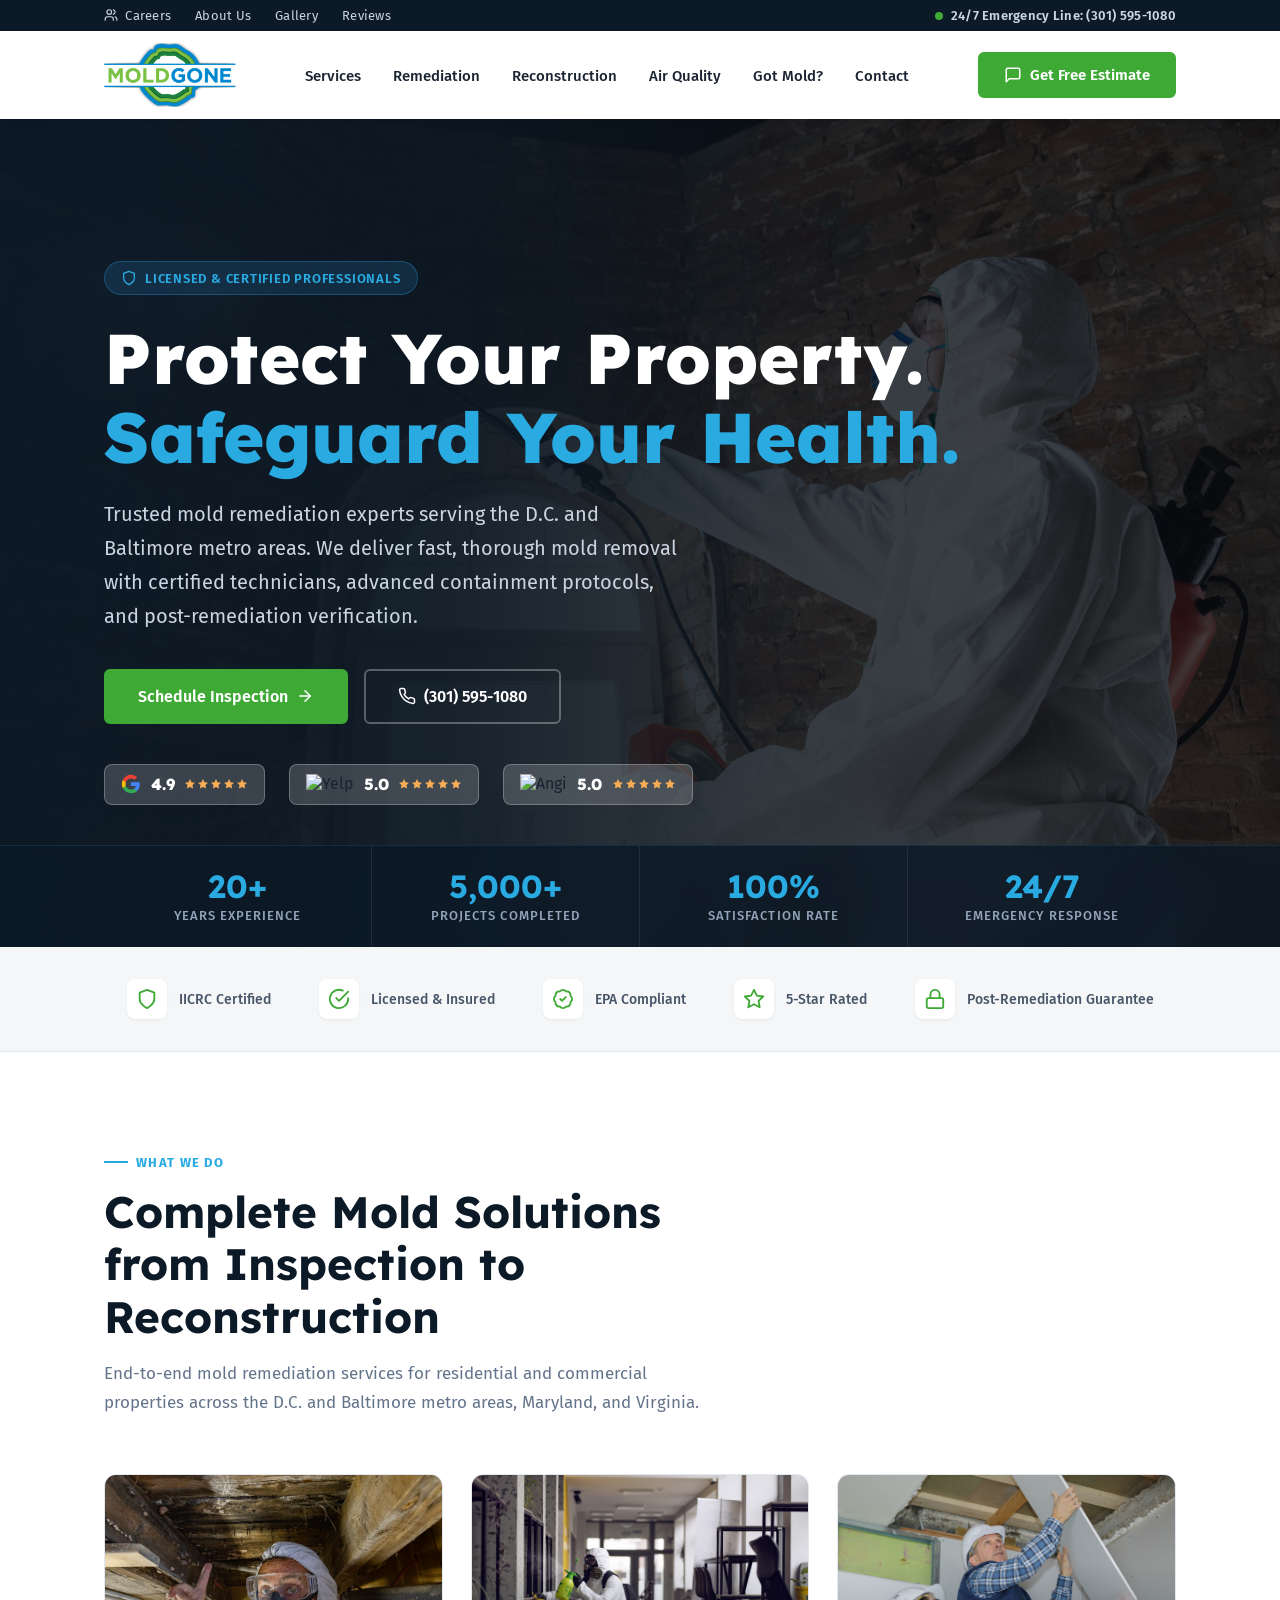
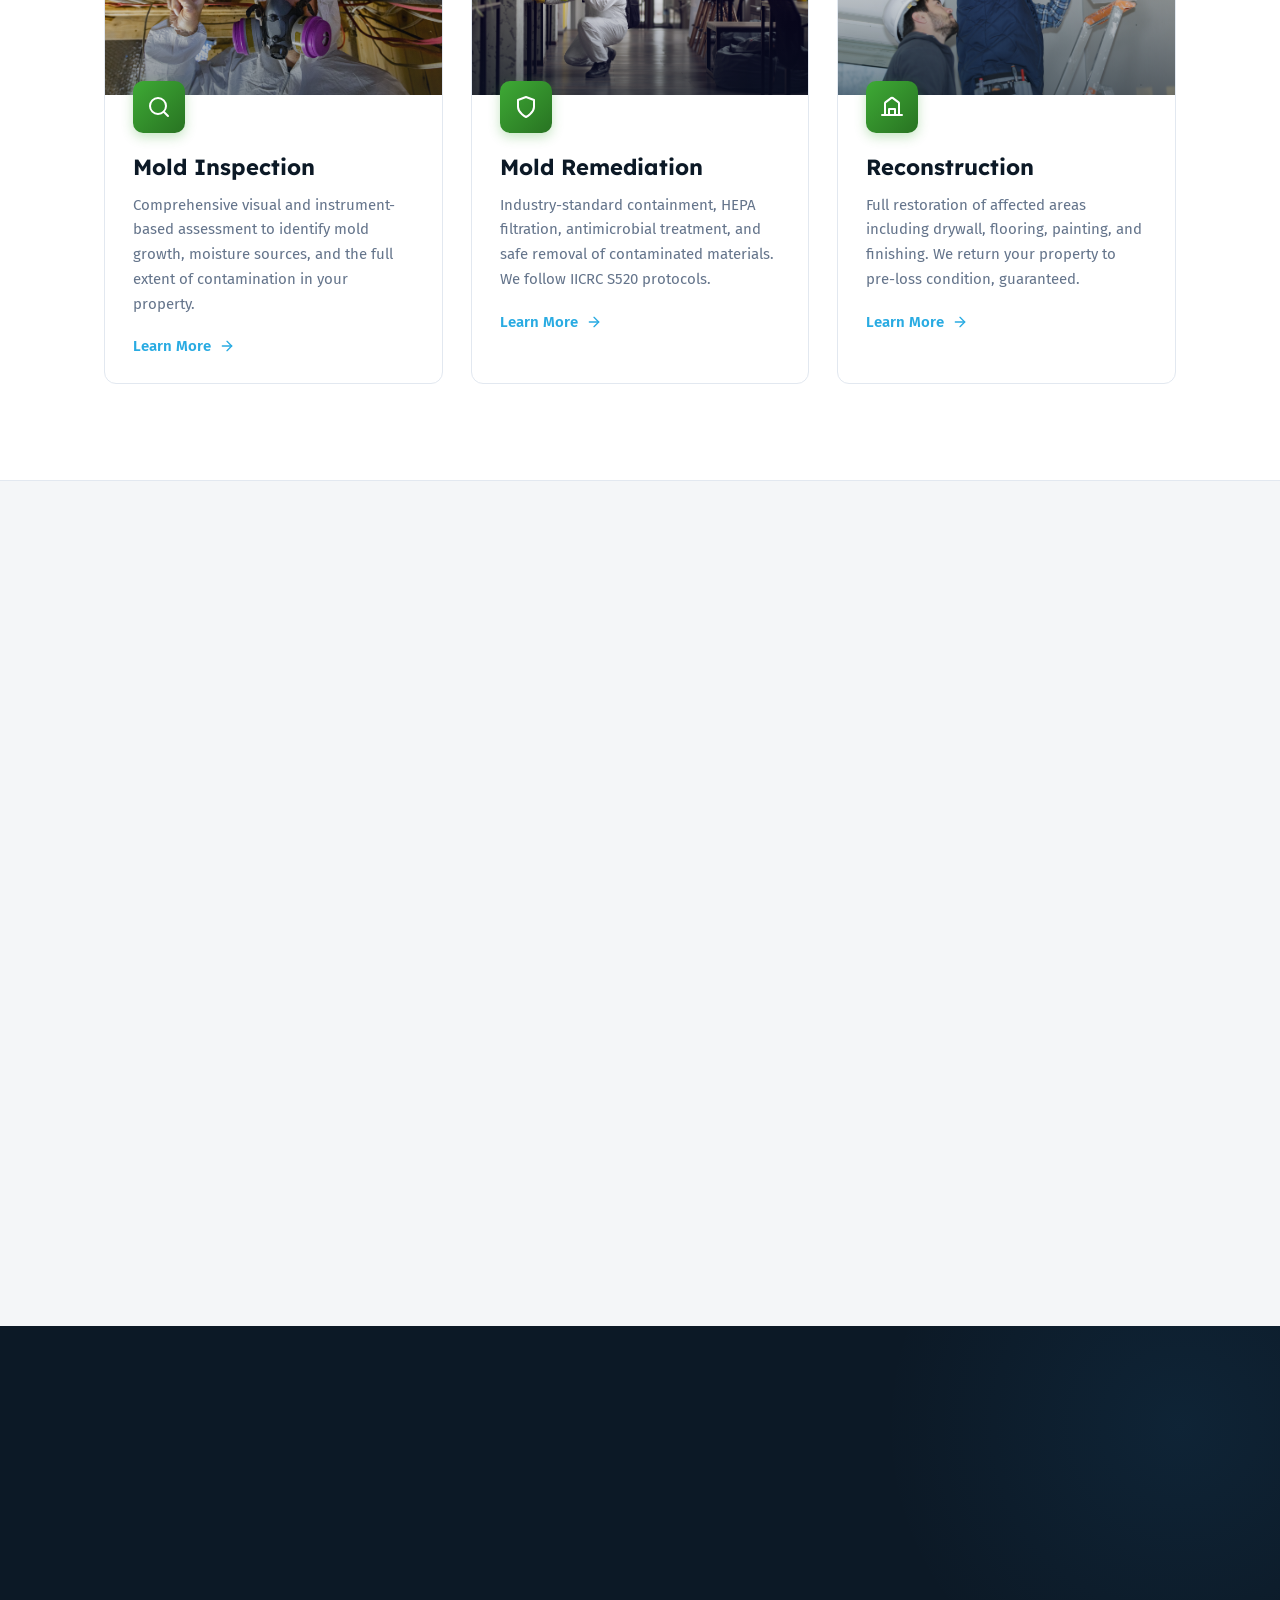
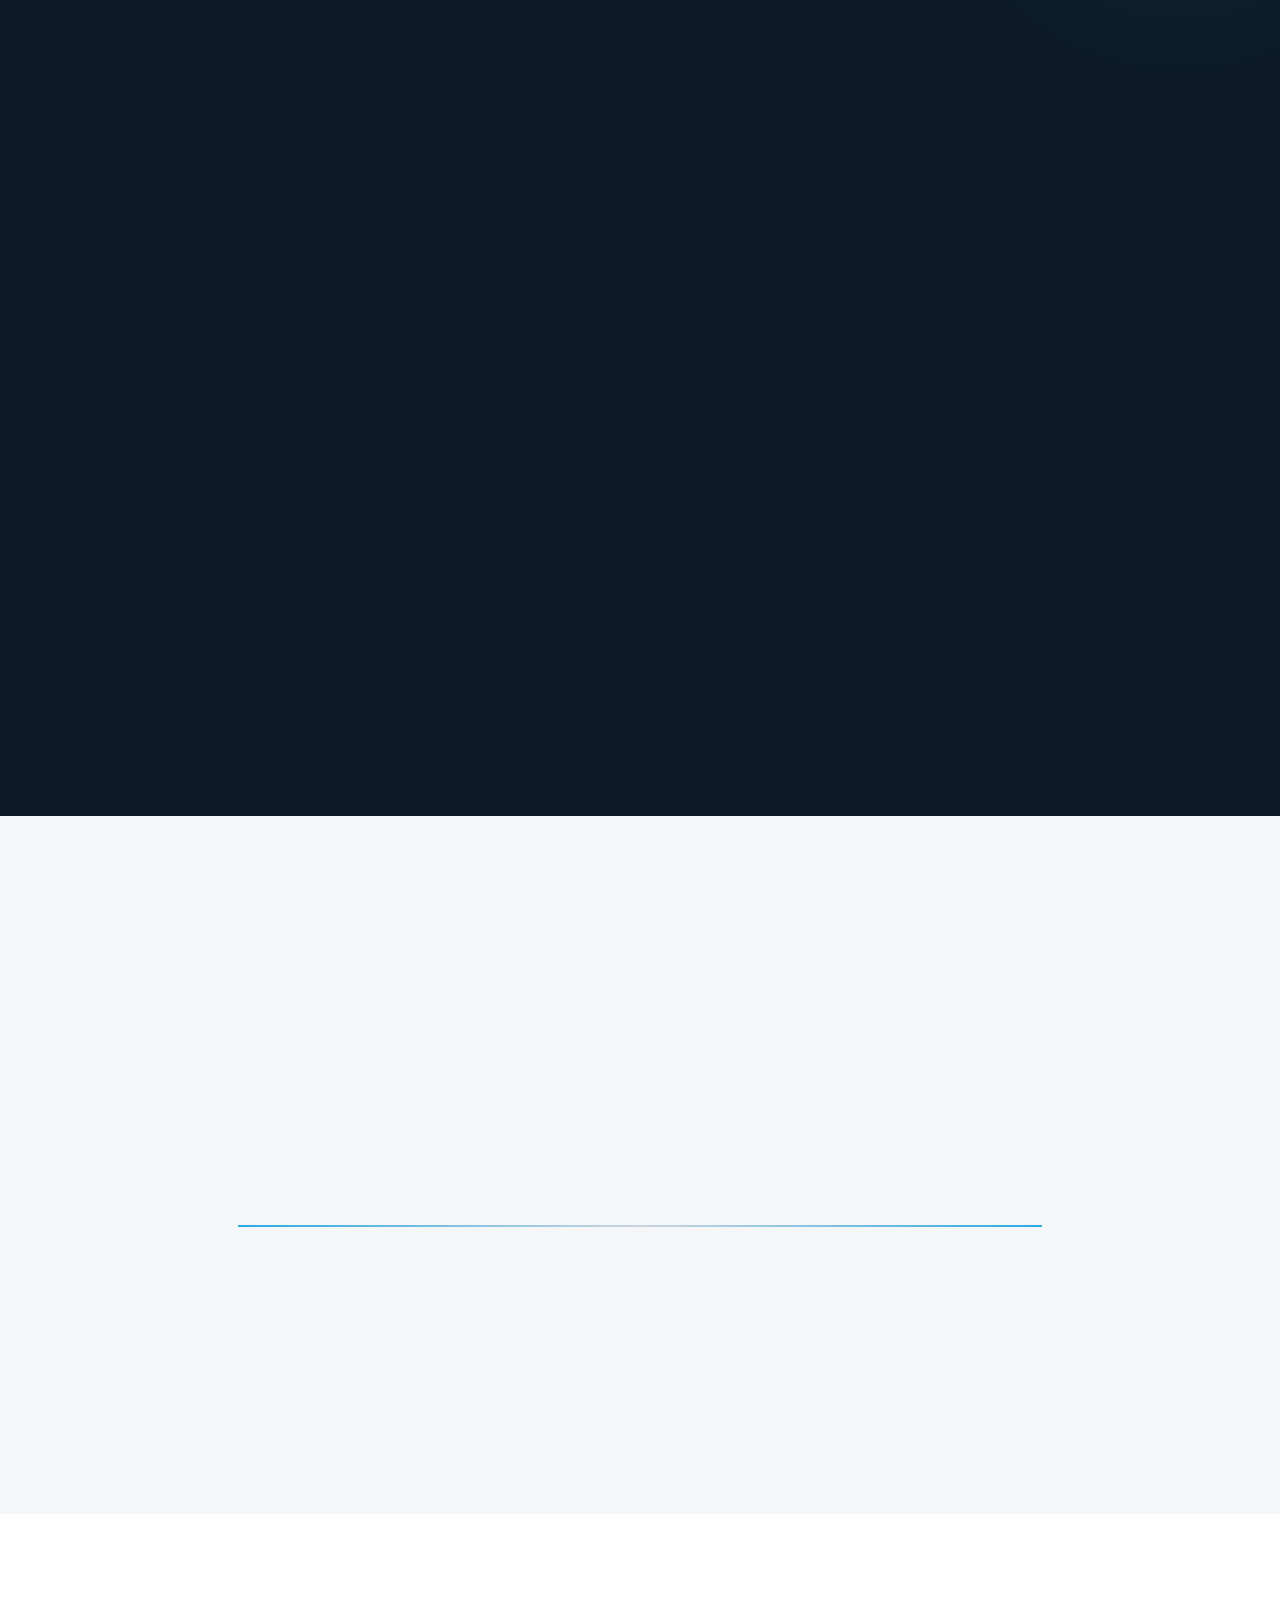
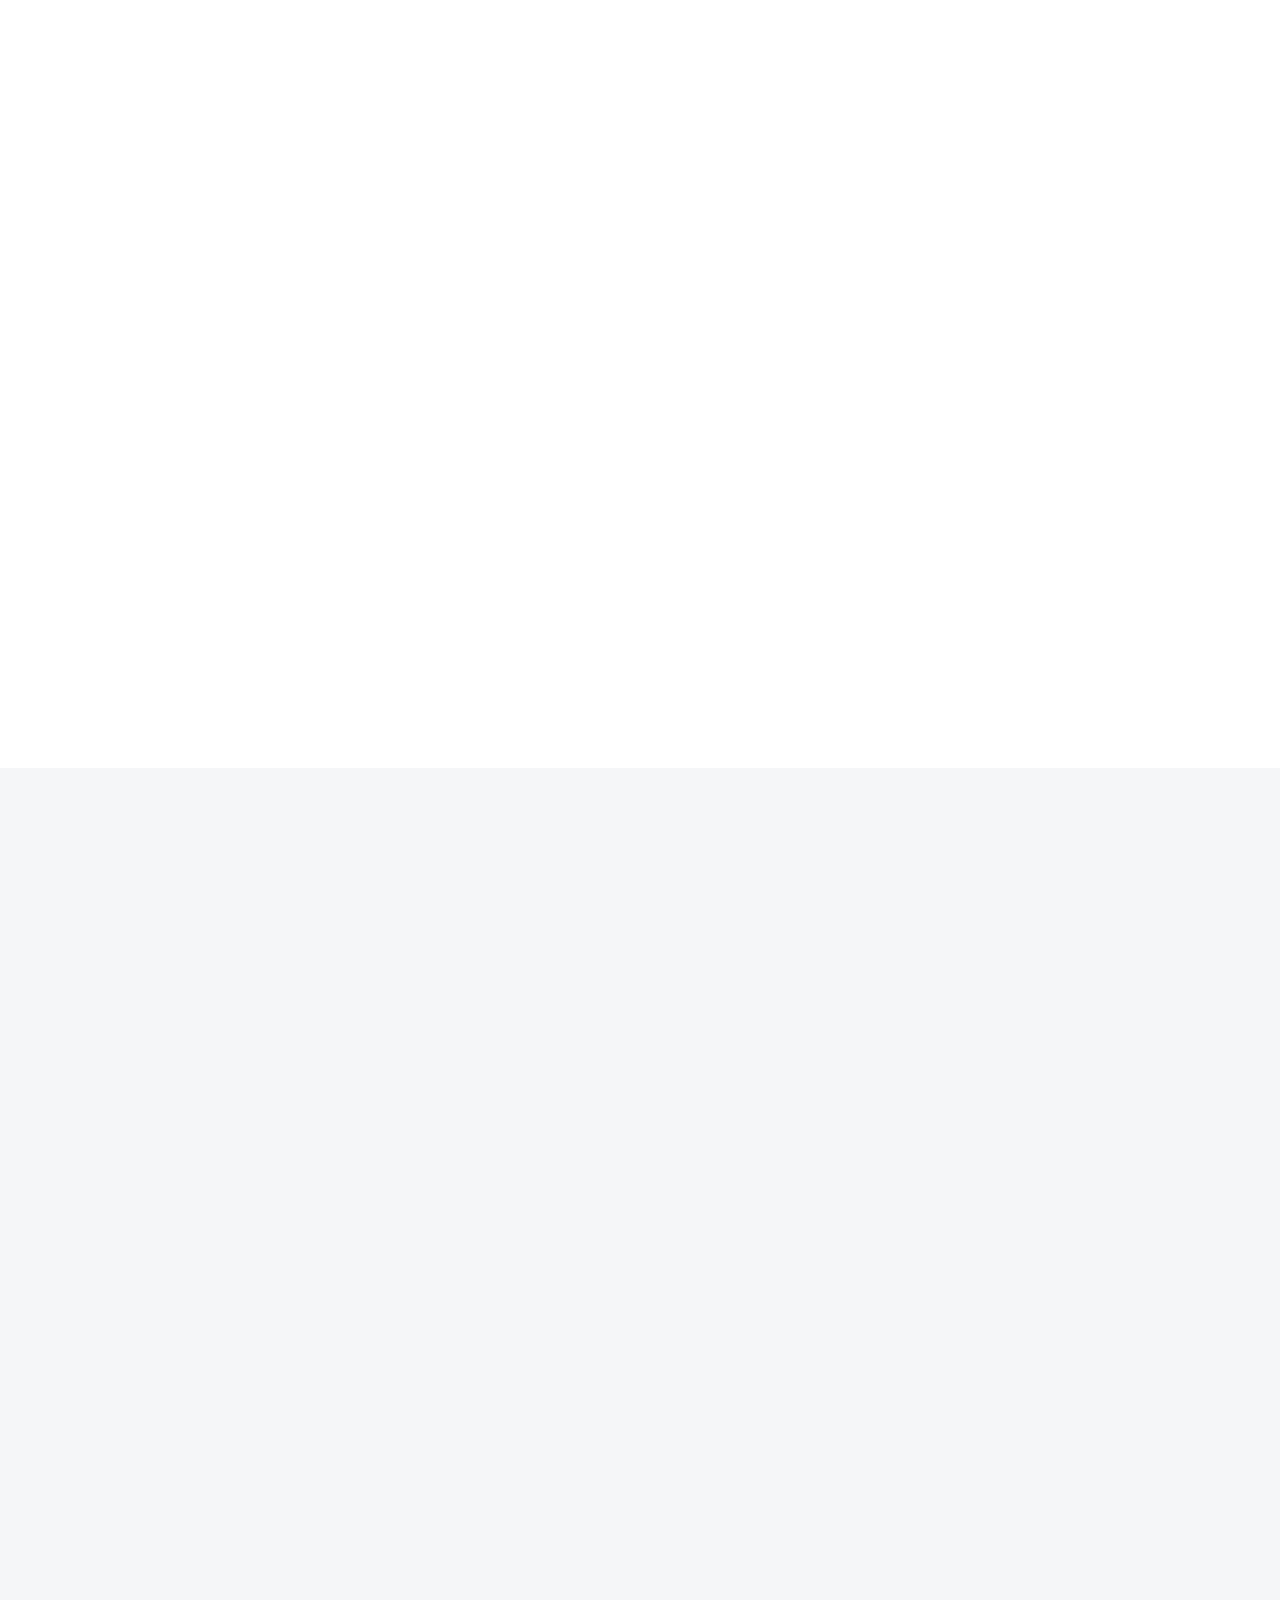
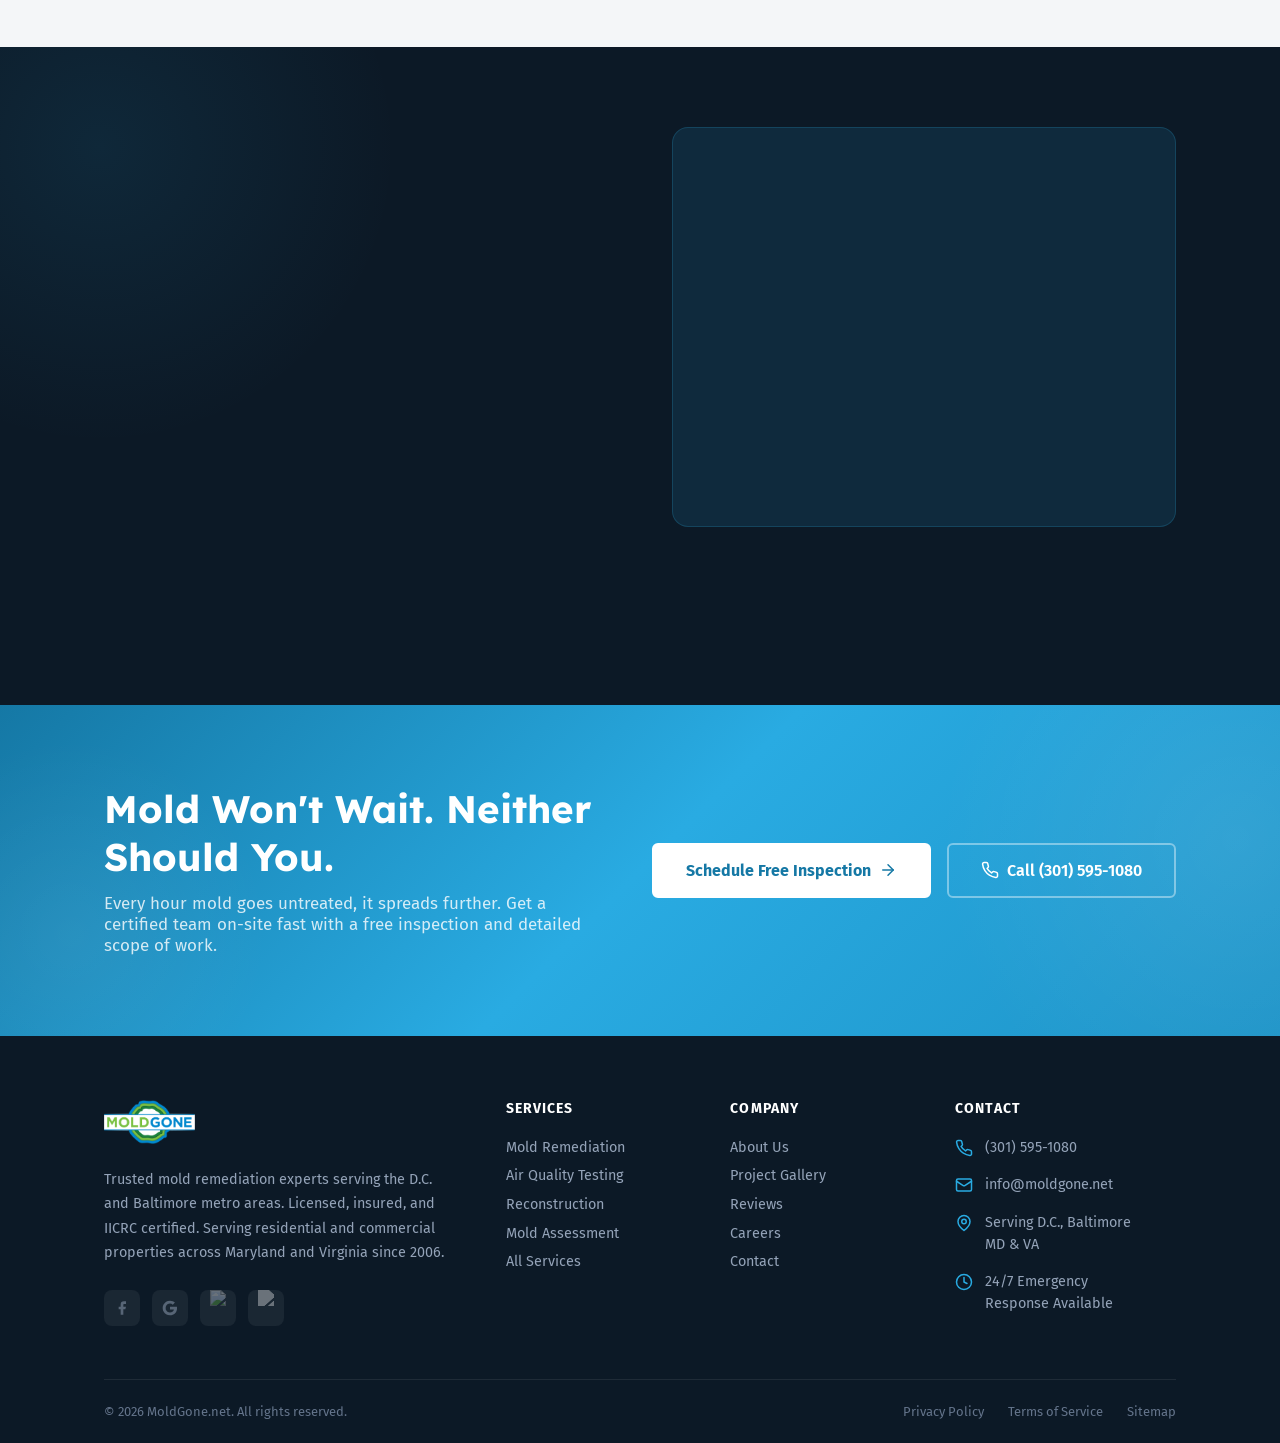
==== index.html @ 82f86e56 "MoldGone homepage - initial commit Professional mold remediation homepage for MoldGone serving D.C. " ====
<!DOCTYPE html>
<html lang="en">
<head>
  <meta charset="UTF-8">
  <meta name="viewport" content="width=device-width, initial-scale=1.0">
  <title>MoldGone | Professional Mold Remediation in D.C., Baltimore & MD/VA</title>
  <link rel="preconnect" href="https://fonts.googleapis.com">
  <link rel="preconnect" href="https://fonts.gstatic.com" crossorigin>
  <link href="https://fonts.googleapis.com/css2?family=Lexend:wght@300;400;500;600;700;800&family=Fira+Sans:ital,wght@0,300;0,400;0,500;0,600;0,700;1,300;1,400&display=swap" rel="stylesheet">
  <style>
    :root {
      --blue: #29ABE2;
      --blue-dark: #1E94C8;
      --blue-deeper: #1578A5;
      --green: #3EAA35;
      --green-dark: #338D2B;
      --green-deeper: #287322;
      --navy: #0C1926;
      --navy-light: #132438;
      --charcoal: #1A2332;
      --slate: #2A3A4E;
      --gray-100: #F4F6F8;
      --gray-200: #E2E8F0;
      --gray-300: #CBD5E1;
      --gray-400: #94A3B8;
      --gray-500: #64748B;
      --gray-600: #475569;
      --white: #FFFFFF;
      --red-emergency: #E53E3E;
      --font-display: 'Lexend', -apple-system, sans-serif;
      --font-body: 'Fira Sans', -apple-system, sans-serif;
    }

    *, *::before, *::after {
      margin: 0;
      padding: 0;
      box-sizing: border-box;
    }

    html {
      scroll-behavior: smooth;
      font-size: 16px;
    }

    body {
      font-family: var(--font-body);
      font-weight: 400;
      color: var(--charcoal);
      background: var(--white);
      overflow-x: hidden;
      -webkit-font-smoothing: antialiased;
    }

    img {
      max-width: 100%;
      height: auto;
    }

    a {
      text-decoration: none;
      color: inherit;
    }

    /* ============================================
       UTILITY BAR
    ============================================ */
    .utility-bar {
      background: var(--navy);
      color: var(--gray-300);
      font-size: 0.8125rem;
      padding: 0.5rem 0;
      letter-spacing: 0.02em;
    }

    .utility-bar .container {
      display: flex;
      justify-content: space-between;
      align-items: center;
    }

    .utility-bar a {
      color: var(--gray-300);
      transition: color 0.2s;
    }

    .utility-bar a:hover {
      color: var(--blue);
    }

    .utility-links {
      display: flex;
      gap: 1.5rem;
      align-items: center;
    }

    .utility-links svg {
      width: 14px;
      height: 14px;
      margin-right: 4px;
      vertical-align: -2px;
    }

    .emergency-phone {
      display: flex;
      align-items: center;
      gap: 0.5rem;
      font-weight: 600;
      color: var(--white);
    }

    .emergency-phone .pulse-dot {
      width: 8px;
      height: 8px;
      background: var(--green);
      border-radius: 50%;
      animation: pulse 2s infinite;
      flex-shrink: 0;
    }

    @keyframes pulse {
      0%, 100% { opacity: 1; box-shadow: 0 0 0 0 rgba(62, 170, 53, 0.7); }
      50% { opacity: 0.8; box-shadow: 0 0 0 6px rgba(62, 170, 53, 0); }
    }

    /* ============================================
       HEADER
    ============================================ */
    .header {
      background: var(--white);
      position: sticky;
      top: 0;
      z-index: 1000;
      box-shadow: 0 1px 3px rgba(0, 0, 0, 0.08);
      transition: box-shadow 0.3s;
    }

    .header.scrolled {
      box-shadow: 0 4px 20px rgba(0, 0, 0, 0.12);
    }

    .header .container {
      display: flex;
      justify-content: space-between;
      align-items: center;
      padding-top: 0.75rem;
      padding-bottom: 0.75rem;
    }

    .logo {
      display: flex;
      align-items: center;
      gap: 0.5rem;
      flex-shrink: 0;
    }

    .logo img {
      height: 64px;
      width: auto;
    }

    .nav-links {
      display: flex;
      gap: 2rem;
      align-items: center;
      list-style: none;
    }

    .nav-links a {
      font-size: 0.9375rem;
      font-weight: 500;
      color: var(--charcoal);
      transition: color 0.2s;
      position: relative;
      padding: 0.25rem 0;
    }

    .nav-links a::after {
      content: '';
      position: absolute;
      bottom: -2px;
      left: 0;
      width: 0;
      height: 2px;
      background: var(--blue);
      transition: width 0.3s;
    }

    .nav-links a:hover {
      color: var(--blue);
    }

    .nav-links a:hover::after {
      width: 100%;
    }

    .header-cta {
      display: inline-flex;
      align-items: center;
      gap: 0.5rem;
      background: var(--green);
      color: var(--white);
      padding: 0.75rem 1.5rem;
      border-radius: 6px;
      font-weight: 600;
      font-size: 0.9375rem;
      transition: all 0.3s;
      border: 2px solid var(--green);
      white-space: nowrap;
    }

    .header-cta:hover {
      background: var(--green-dark);
      border-color: var(--green-dark);
      transform: translateY(-1px);
      box-shadow: 0 4px 12px rgba(62, 170, 53, 0.35);
    }

    .mobile-menu-btn {
      display: none;
      background: none;
      border: none;
      cursor: pointer;
      padding: 0.5rem;
    }

    .mobile-menu-btn span {
      display: block;
      width: 24px;
      height: 2px;
      background: var(--charcoal);
      margin: 5px 0;
      transition: all 0.3s;
    }

    /* ============================================
       CONTAINER
    ============================================ */
    .container {
      max-width: 1440px;
      margin-left: 5rem;
      margin-right: 5rem;
      padding-left: 1.5rem;
      padding-right: 1.5rem;
    }

    /* ============================================
       HERO
    ============================================ */
    .hero {
      position: relative;
      min-height: 92vh;
      display: flex;
      align-items: center;
      overflow: hidden;
      background: var(--navy);
    }

    .hero-bg {
      position: absolute;
      inset: 0;
      z-index: 1;
    }

    .hero-bg img {
      width: 100%;
      height: 100%;
      object-fit: cover;
      filter: brightness(0.35) saturate(0.7);
    }

    .hero-bg::after {
      content: '';
      position: absolute;
      inset: 0;
      background: linear-gradient(
        to right,
        rgba(12, 25, 38, 0.95) 0%,
        rgba(12, 25, 38, 0.85) 35%,
        rgba(12, 25, 38, 0.45) 60%,
        rgba(12, 25, 38, 0.2) 100%
      );
    }

    .hero .container {
      padding-top: 0;
      padding-bottom: 0;
    }

    .hero-content {
      position: relative;
      z-index: 2;
      width: 100%;
      padding: 4rem 0;
    }

    .hero-badge {
      display: inline-flex;
      align-items: center;
      gap: 0.5rem;
      background: rgba(46, 163, 242, 0.15);
      border: 1px solid rgba(46, 163, 242, 0.3);
      color: var(--blue);
      padding: 0.5rem 1rem;
      border-radius: 100px;
      font-size: 0.8125rem;
      font-weight: 600;
      letter-spacing: 0.06em;
      text-transform: uppercase;
      margin-bottom: 1.5rem;
      animation: fadeInUp 0.8s ease-out;
    }

    .hero-badge svg {
      width: 16px;
      height: 16px;
    }

    .hero h1 {
      font-family: var(--font-display);
      font-size: clamp(2.75rem, 5.5vw, 4.75rem);
      font-weight: 800;
      color: var(--white);
      line-height: 1.12;
      margin-bottom: 1.25rem;
      animation: fadeInUp 0.8s ease-out 0.1s both;
    }

    .hero h1 .highlight {
      color: var(--blue);
      position: relative;
    }

    .hero p {
      font-size: 1.25rem;
      color: var(--gray-300);
      line-height: 1.7;
      margin-bottom: 2.25rem;
      max-width: 580px;
      animation: fadeInUp 0.8s ease-out 0.2s both;
    }

    .hero-actions {
      display: flex;
      gap: 1rem;
      flex-wrap: wrap;
      animation: fadeInUp 0.8s ease-out 0.3s both;
    }

    .btn-primary {
      display: inline-flex;
      align-items: center;
      gap: 0.5rem;
      background: var(--green);
      color: var(--white);
      padding: 1rem 2rem;
      border-radius: 6px;
      font-weight: 600;
      font-size: 1rem;
      transition: all 0.3s;
      border: 2px solid var(--green);
    }

    .btn-primary:hover {
      background: var(--green-dark);
      border-color: var(--green-dark);
      transform: translateY(-2px);
      box-shadow: 0 8px 24px rgba(62, 170, 53, 0.35);
    }

    .btn-secondary {
      display: inline-flex;
      align-items: center;
      gap: 0.5rem;
      background: transparent;
      color: var(--white);
      padding: 1rem 2rem;
      border-radius: 6px;
      font-weight: 600;
      font-size: 1rem;
      border: 2px solid rgba(255, 255, 255, 0.3);
      transition: all 0.3s;
    }

    .btn-secondary:hover {
      border-color: var(--white);
      background: rgba(255, 255, 255, 0.08);
      transform: translateY(-2px);
    }

    .hero-ratings {
      display: flex;
      gap: 1.5rem;
      margin-top: 2.5rem;
      flex-wrap: wrap;
      animation: fadeInUp 0.8s ease-out 0.4s both;
    }

    .hero-rating {
      display: flex;
      align-items: center;
      gap: 0.6rem;
      padding: 0.6rem 1rem;
      background: rgba(255, 255, 255, 0.18);
      border: 1px solid rgba(255, 255, 255, 0.25);
      border-radius: 8px;
      backdrop-filter: blur(12px);
      -webkit-backdrop-filter: blur(12px);
    }

    .hero-rating-logo {
      height: 20px;
      width: auto;
      flex-shrink: 0;
    }

    .hero-rating-logo svg {
      height: 20px;
      width: auto;
    }

    .hero-rating-logo img {
      height: 20px;
      width: auto;
    }

    .hero-rating-score {
      font-family: var(--font-display);
      font-size: 1rem;
      font-weight: 800;
      color: var(--white);
      line-height: 1;
    }

    .hero-rating-stars {
      display: flex;
      gap: 1px;
    }

    .hero-rating-stars svg {
      width: 12px;
      height: 12px;
      color: #F6AD55;
    }

    .hero-stats-bar {
      position: absolute;
      bottom: 0;
      left: 0;
      right: 0;
      z-index: 2;
      background: rgba(12, 25, 38, 0.85);
      backdrop-filter: blur(16px);
      -webkit-backdrop-filter: blur(16px);
      border-top: 1px solid rgba(46, 163, 242, 0.15);
    }

    .hero-stats-bar .container {
      display: grid;
      grid-template-columns: repeat(4, 1fr);
      gap: 0;
    }

    .stat-item {
      padding: 1.5rem 2rem;
      text-align: center;
      border-right: 1px solid rgba(255, 255, 255, 0.08);
      animation: fadeInUp 0.6s ease-out both;
    }

    .stat-item:last-child {
      border-right: none;
    }

    .stat-item:nth-child(1) { animation-delay: 0.4s; }
    .stat-item:nth-child(2) { animation-delay: 0.5s; }
    .stat-item:nth-child(3) { animation-delay: 0.6s; }
    .stat-item:nth-child(4) { animation-delay: 0.7s; }

    .stat-number {
      font-family: var(--font-display);
      font-size: 2rem;
      font-weight: 700;
      color: var(--blue);
      line-height: 1;
      margin-bottom: 0.35rem;
    }

    .stat-label {
      font-size: 0.8125rem;
      color: var(--gray-400);
      text-transform: uppercase;
      letter-spacing: 0.08em;
      font-weight: 500;
    }

    @keyframes fadeInUp {
      from {
        opacity: 0;
        transform: translateY(24px);
      }
      to {
        opacity: 1;
        transform: translateY(0);
      }
    }

    /* ============================================
       TRUST BAR
    ============================================ */
    .trust-bar {
      background: var(--gray-100);
      padding: 2rem 0;
      border-bottom: 1px solid var(--gray-200);
    }

    .trust-bar .container {
      display: flex;
      align-items: center;
      justify-content: center;
      gap: 3rem;
      flex-wrap: wrap;
    }

    .trust-item {
      display: flex;
      align-items: center;
      gap: 0.75rem;
      color: var(--gray-600);
      font-size: 0.875rem;
      font-weight: 500;
    }

    .trust-icon {
      width: 40px;
      height: 40px;
      background: var(--white);
      border-radius: 8px;
      display: flex;
      align-items: center;
      justify-content: center;
      box-shadow: 0 1px 3px rgba(0, 0, 0, 0.06);
      flex-shrink: 0;
    }

    .trust-icon svg {
      width: 22px;
      height: 22px;
      color: var(--green);
    }

    /* ============================================
       SERVICES
    ============================================ */
    .services {
      padding: 6rem 0;
      background: var(--white);
    }

    .section-label {
      display: inline-flex;
      align-items: center;
      gap: 0.5rem;
      font-size: 0.8125rem;
      font-weight: 700;
      text-transform: uppercase;
      letter-spacing: 0.1em;
      color: var(--blue);
      margin-bottom: 1rem;
    }

    .section-label::before {
      content: '';
      width: 24px;
      height: 2px;
      background: var(--blue);
    }

    .section-header {
      max-width: 600px;
      margin-bottom: 3.5rem;
    }

    .section-header h2 {
      font-family: var(--font-display);
      font-size: clamp(2rem, 3.5vw, 2.75rem);
      font-weight: 700;
      color: var(--navy);
      line-height: 1.2;
      margin-bottom: 1rem;
    }

    .section-header p {
      font-size: 1.0625rem;
      color: var(--gray-500);
      line-height: 1.7;
    }

    .services-grid {
      display: grid;
      grid-template-columns: repeat(3, 1fr);
      gap: 1.75rem;
    }

    .service-card {
      position: relative;
      border-radius: 12px;
      overflow: hidden;
      background: var(--white);
      border: 1px solid var(--gray-200);
      transition: all 0.4s cubic-bezier(0.25, 0.46, 0.45, 0.94);
      cursor: pointer;
      group: true;
    }

    .service-card:hover {
      transform: translateY(-6px);
      box-shadow: 0 20px 40px rgba(12, 25, 38, 0.12);
      border-color: transparent;
    }

    .service-card-image {
      position: relative;
      height: 220px;
      overflow: hidden;
    }

    .service-card-image img {
      width: 100%;
      height: 100%;
      object-fit: cover;
      transition: transform 0.6s cubic-bezier(0.25, 0.46, 0.45, 0.94);
    }

    .service-card:hover .service-card-image img {
      transform: scale(1.06);
    }

    .service-card-image::after {
      content: '';
      position: absolute;
      bottom: 0;
      left: 0;
      right: 0;
      height: 60%;
      background: linear-gradient(to top, rgba(12, 25, 38, 0.5), transparent);
    }

    .service-card-body {
      padding: 1.75rem;
    }

    .service-icon-wrap {
      width: 52px;
      height: 52px;
      background: linear-gradient(135deg, var(--green), var(--green-deeper));
      border-radius: 10px;
      display: flex;
      align-items: center;
      justify-content: center;
      margin-bottom: 1.25rem;
      margin-top: -42px;
      position: relative;
      z-index: 2;
      box-shadow: 0 4px 12px rgba(62, 170, 53, 0.3);
    }

    .service-icon-wrap svg {
      width: 24px;
      height: 24px;
      color: var(--white);
    }

    .service-card h3 {
      font-family: var(--font-display);
      font-size: 1.375rem;
      font-weight: 700;
      color: var(--navy);
      margin-bottom: 0.75rem;
    }

    .service-card p {
      font-size: 0.9375rem;
      color: var(--gray-500);
      line-height: 1.65;
      margin-bottom: 1.25rem;
    }

    .service-link {
      display: inline-flex;
      align-items: center;
      gap: 0.5rem;
      font-weight: 600;
      font-size: 0.9375rem;
      color: var(--blue);
      transition: gap 0.3s;
    }

    .service-card:hover .service-link {
      gap: 0.75rem;
    }

    .service-link svg {
      width: 16px;
      height: 16px;
      transition: transform 0.3s;
    }

    .service-card:hover .service-link svg {
      transform: translateX(2px);
    }

    /* ============================================
       TWO-PATH CTA
    ============================================ */
    .two-paths {
      padding: 5rem 0;
      background: var(--gray-100);
      border-top: 1px solid var(--gray-200);
    }

    .two-paths .section-header {
      text-align: center;
      max-width: 600px;
      margin-left: auto;
      margin-right: auto;
      margin-bottom: 3rem;
    }

    .paths-grid {
      display: grid;
      grid-template-columns: 1fr 1fr;
      gap: 2rem;
      max-width: 960px;
      margin: 0 auto;
    }

    .path-card {
      position: relative;
      border-radius: 16px;
      overflow: hidden;
      min-height: 420px;
      display: flex;
      flex-direction: column;
      justify-content: flex-end;
      padding: 2.5rem;
      cursor: pointer;
      transition: all 0.4s cubic-bezier(0.25, 0.46, 0.45, 0.94);
      text-decoration: none;
    }

    .path-card:hover {
      transform: translateY(-6px);
      box-shadow: 0 24px 48px rgba(12, 25, 38, 0.2);
    }

    .path-card-bg {
      position: absolute;
      inset: 0;
      z-index: 0;
    }

    .path-card-bg img {
      width: 100%;
      height: 100%;
      object-fit: cover;
      transition: transform 0.6s cubic-bezier(0.25, 0.46, 0.45, 0.94);
    }

    .path-card:hover .path-card-bg img {
      transform: scale(1.05);
    }

    .path-card-bg::after {
      content: '';
      position: absolute;
      inset: 0;
      z-index: 1;
    }

    .path-card--know .path-card-bg::after {
      background: linear-gradient(to top, rgba(229, 62, 62, 0.92) 0%, rgba(229, 62, 62, 0.6) 40%, rgba(12, 25, 38, 0.3) 100%);
    }

    .path-card--unsure .path-card-bg::after {
      background: linear-gradient(to top, rgba(15, 78, 115, 0.95) 0%, rgba(12, 55, 85, 0.75) 40%, rgba(12, 25, 38, 0.4) 100%);
    }

    .path-card-content {
      position: relative;
      z-index: 2;
    }

    .path-card-icon {
      width: 56px;
      height: 56px;
      border-radius: 14px;
      background: rgba(255, 255, 255, 0.18);
      backdrop-filter: blur(8px);
      -webkit-backdrop-filter: blur(8px);
      display: flex;
      align-items: center;
      justify-content: center;
      margin-bottom: 1.25rem;
      border: 1px solid rgba(255, 255, 255, 0.25);
    }

    .path-card-icon svg {
      width: 26px;
      height: 26px;
      color: var(--white);
    }

    .path-card h3 {
      font-family: var(--font-display);
      font-size: 1.75rem;
      font-weight: 700;
      color: var(--white);
      line-height: 1.2;
      margin-bottom: 0.75rem;
    }

    .path-card p {
      font-size: 0.9375rem;
      color: rgba(255, 255, 255, 0.85);
      line-height: 1.65;
      margin-bottom: 1.5rem;
      max-width: 360px;
    }

    .path-card-btn {
      display: inline-flex;
      align-items: center;
      gap: 0.5rem;
      background: var(--white);
      padding: 0.75rem 1.5rem;
      border-radius: 6px;
      font-weight: 700;
      font-size: 0.9375rem;
      transition: all 0.3s;
    }

    .path-card--know .path-card-btn {
      color: #C53030;
    }

    .path-card--unsure .path-card-btn {
      color: var(--blue-deeper);
    }

    .path-card-btn svg {
      width: 16px;
      height: 16px;
      transition: transform 0.3s;
    }

    .path-card:hover .path-card-btn svg {
      transform: translateX(3px);
    }

    .path-card:hover .path-card-btn {
      box-shadow: 0 4px 12px rgba(0, 0, 0, 0.15);
    }

    @media (max-width: 768px) {
      .paths-grid {
        grid-template-columns: 1fr;
      }
      .path-card {
        min-height: 340px;
      }
    }

    /* ============================================
       WHY MOLDGONE (SPLIT)
    ============================================ */
    .why-section {
      padding: 6rem 0;
      background: var(--navy);
      position: relative;
      overflow: hidden;
    }

    .why-section::before {
      content: '';
      position: absolute;
      top: -200px;
      right: -200px;
      width: 600px;
      height: 600px;
      background: radial-gradient(circle, rgba(46, 163, 242, 0.08), transparent 70%);
      pointer-events: none;
    }

    .why-grid {
      display: grid;
      grid-template-columns: 1fr 1fr;
      gap: 4rem;
      align-items: center;
    }

    .why-content .section-label {
      color: var(--blue);
    }

    .why-content h2 {
      font-family: var(--font-display);
      font-size: clamp(2rem, 3.5vw, 2.75rem);
      font-weight: 700;
      color: var(--white);
      line-height: 1.2;
      margin-bottom: 1.25rem;
    }

    .why-content > p {
      font-size: 1.0625rem;
      color: var(--gray-400);
      line-height: 1.7;
      margin-bottom: 2.5rem;
    }

    .why-features {
      display: flex;
      flex-direction: column;
      gap: 1.5rem;
    }

    .why-feature {
      display: flex;
      gap: 1rem;
      align-items: flex-start;
    }

    .why-feature-icon {
      width: 44px;
      height: 44px;
      background: rgba(62, 170, 53, 0.15);
      border-radius: 10px;
      display: flex;
      align-items: center;
      justify-content: center;
      flex-shrink: 0;
    }

    .why-feature-icon svg {
      width: 20px;
      height: 20px;
      color: var(--green);
    }

    .why-feature h4 {
      font-size: 1rem;
      font-weight: 600;
      color: var(--white);
      margin-bottom: 0.25rem;
    }

    .cert-logos {
      margin-top: 2.5rem;
      padding-top: 2rem;
      border-top: 1px solid rgba(255, 255, 255, 0.1);
    }

    .cert-logos-label {
      font-size: 0.75rem;
      font-weight: 600;
      text-transform: uppercase;
      letter-spacing: 0.1em;
      color: var(--gray-500);
      display: block;
      margin-bottom: 1rem;
    }

    .cert-logos-row {
      display: flex;
      align-items: center;
      gap: 2rem;
      flex-wrap: wrap;
    }

    .cert-logos-row img {
      height: 56px;
      width: auto;
      opacity: 0.7;
      transition: opacity 0.3s;
    }

    .cert-logos-row img:hover {
      opacity: 1;
    }

    .cert-logo-iicrc {
      filter: brightness(8);
      border-radius: 6px;
    }

    .cert-logo-acac {
      filter: brightness(0) invert(1);
    }

    .cert-logo-namp {
      filter: invert(1);
    }

    .why-feature p {
      font-size: 0.875rem;
      color: var(--gray-400);
      line-height: 1.6;
    }

    .why-images {
      position: relative;
    }

    .why-images .img-main {
      border-radius: 12px;
      overflow: hidden;
      box-shadow: 0 24px 48px rgba(0, 0, 0, 0.3);
    }

    .why-images .img-main img {
      width: 100%;
      height: 420px;
      object-fit: cover;
      display: block;
    }

    .why-images .img-accent {
      position: absolute;
      bottom: -32px;
      left: -32px;
      width: 200px;
      border-radius: 12px;
      overflow: hidden;
      border: 4px solid var(--navy);
      box-shadow: 0 12px 32px rgba(0, 0, 0, 0.4);
    }

    .why-images .img-accent img {
      width: 100%;
      height: 160px;
      object-fit: cover;
      display: block;
    }

    .why-images .experience-badge {
      position: absolute;
      top: -20px;
      right: -16px;
      background: var(--green);
      color: var(--white);
      padding: 1.25rem;
      border-radius: 12px;
      text-align: center;
      box-shadow: 0 8px 24px rgba(62, 170, 53, 0.4);
    }

    .experience-badge .number {
      font-family: var(--font-display);
      font-size: 2.25rem;
      font-weight: 800;
      line-height: 1;
    }

    .experience-badge .text {
      font-size: 0.75rem;
      font-weight: 600;
      text-transform: uppercase;
      letter-spacing: 0.06em;
      margin-top: 0.25rem;
    }

    /* ============================================
       PROCESS
    ============================================ */
    .process {
      padding: 6rem 0;
      background: var(--gray-100);
      position: relative;
    }

    .process .section-header {
      text-align: center;
      max-width: 640px;
      margin-left: auto;
      margin-right: auto;
    }

    .process-steps {
      display: grid;
      grid-template-columns: repeat(4, 1fr);
      gap: 2rem;
      margin-top: 3.5rem;
      position: relative;
    }

    .process-steps::before {
      content: '';
      position: absolute;
      top: 40px;
      left: 12.5%;
      right: 12.5%;
      height: 2px;
      background: linear-gradient(90deg, var(--blue), var(--gray-300), var(--blue));
      z-index: 0;
    }

    .process-step {
      text-align: center;
      position: relative;
      z-index: 1;
    }

    .step-number {
      width: 80px;
      height: 80px;
      background: var(--white);
      border: 3px solid var(--green);
      border-radius: 50%;
      display: flex;
      align-items: center;
      justify-content: center;
      margin: 0 auto 1.5rem;
      transition: all 0.3s;
    }

    .step-number span {
      font-family: var(--font-display);
      font-size: 1.5rem;
      font-weight: 800;
      color: var(--green);
    }

    .process-step:hover .step-number {
      background: var(--green);
      box-shadow: 0 8px 24px rgba(62, 170, 53, 0.3);
    }

    .process-step:hover .step-number span {
      color: var(--white);
    }

    .process-step h3 {
      font-family: var(--font-display);
      font-size: 1.25rem;
      font-weight: 700;
      color: var(--navy);
      margin-bottom: 0.75rem;
    }

    .process-step p {
      font-size: 0.9rem;
      color: var(--gray-500);
      line-height: 1.6;
      max-width: 240px;
      margin: 0 auto;
    }

    /* ============================================
       SERVICE AREAS
    ============================================ */
    .service-areas {
      padding: 6rem 0;
      background: var(--white);
    }

    .areas-layout {
      display: grid;
      grid-template-columns: 1fr 1fr;
      gap: 4rem;
      align-items: start;
    }

    .areas-content h2 {
      font-family: var(--font-display);
      font-size: clamp(2rem, 3.5vw, 2.75rem);
      font-weight: 700;
      color: var(--navy);
      line-height: 1.2;
      margin-bottom: 1rem;
    }

    .areas-content > p {
      font-size: 1.0625rem;
      color: var(--gray-500);
      line-height: 1.7;
      margin-bottom: 2rem;
    }

    .area-columns {
      display: grid;
      grid-template-columns: 1fr 1fr 1fr 1fr;
      gap: 1.25rem 2rem;
    }

    .area-group h4 {
      font-size: 0.875rem;
      font-weight: 700;
      text-transform: uppercase;
      letter-spacing: 0.06em;
      color: var(--navy);
      margin-bottom: 0.75rem;
      padding-bottom: 0.5rem;
      border-bottom: 2px solid var(--green);
    }

    .area-group ul {
      list-style: none;
    }

    .area-group li {
      font-size: 0.9rem;
      color: var(--gray-600);
      padding: 0.3rem 0;
      transition: color 0.2s;
    }

    .area-group li:hover {
      color: var(--blue);
    }

    .areas-map-wrapper {
      position: relative;
      background: var(--gray-100);
      border-radius: 16px;
      padding: 2rem;
      border: 1px solid var(--gray-200);
    }

    .areas-map-wrapper img {
      width: 100%;
      border-radius: 8px;
    }

    .map-overlay-cta {
      position: absolute;
      bottom: 2rem;
      left: 2rem;
      right: 2rem;
      background: var(--navy);
      color: var(--white);
      padding: 1.25rem 1.5rem;
      border-radius: 10px;
      display: flex;
      align-items: center;
      justify-content: space-between;
      box-shadow: 0 8px 24px rgba(0, 0, 0, 0.2);
    }

    .map-overlay-cta p {
      font-weight: 600;
    }

    .map-overlay-cta .btn-small {
      background: var(--blue);
      color: var(--white);
      padding: 0.5rem 1.25rem;
      border-radius: 6px;
      font-weight: 600;
      font-size: 0.875rem;
      white-space: nowrap;
      transition: all 0.3s;
    }

    .map-overlay-cta .btn-small:hover {
      background: var(--blue-dark);
    }

    /* ============================================
       TESTIMONIALS
    ============================================ */
    .testimonials {
      padding: 6rem 0;
      background: var(--gray-100);
    }

    .testimonials .section-header {
      text-align: center;
      max-width: 600px;
      margin-left: auto;
      margin-right: auto;
    }

    .testimonials-grid {
      display: grid;
      grid-template-columns: repeat(3, 1fr);
      gap: 1.75rem;
      margin-top: 3.5rem;
    }

    .testimonial-card {
      background: var(--white);
      border-radius: 12px;
      padding: 2rem;
      border: 1px solid var(--gray-200);
      transition: all 0.3s;
      position: relative;
    }

    .testimonial-card:hover {
      box-shadow: 0 12px 32px rgba(12, 25, 38, 0.08);
      transform: translateY(-4px);
    }

    .testimonial-stars {
      display: flex;
      gap: 2px;
      margin-bottom: 1rem;
    }

    .testimonial-stars svg {
      width: 18px;
      height: 18px;
      color: #F6AD55;
    }

    .testimonial-card blockquote {
      font-size: 0.9375rem;
      color: var(--gray-600);
      line-height: 1.7;
      margin-bottom: 1.5rem;
      font-style: italic;
    }

    .testimonial-author {
      display: flex;
      align-items: center;
      gap: 0.75rem;
      padding-top: 1rem;
      border-top: 1px solid var(--gray-200);
    }

    .testimonial-author-avatar {
      width: 42px;
      height: 42px;
      border-radius: 50%;
      background: linear-gradient(135deg, var(--blue), var(--blue-deeper));
      display: flex;
      align-items: center;
      justify-content: center;
      color: var(--white);
      font-weight: 700;
      font-size: 0.875rem;
      flex-shrink: 0;
    }

    .testimonial-author-info strong {
      display: block;
      font-size: 0.9375rem;
      color: var(--navy);
    }

    .testimonial-author-info span {
      font-size: 0.8125rem;
      color: var(--gray-400);
    }

    .review-platforms {
      display: flex;
      justify-content: center;
      gap: 2.5rem;
      margin-top: 3rem;
      padding-top: 2.5rem;
      border-top: 1px solid var(--gray-200);
      flex-wrap: wrap;
    }

    .platform-badge {
      display: flex;
      align-items: center;
      gap: 1rem;
      padding: 1.25rem 2rem;
      background: var(--white);
      border-radius: 12px;
      border: 1px solid var(--gray-200);
      transition: all 0.3s;
    }

    .platform-badge:hover {
      box-shadow: 0 8px 24px rgba(12, 25, 38, 0.08);
      transform: translateY(-2px);
    }

    .platform-logo {
      width: 44px;
      height: 44px;
      display: flex;
      align-items: center;
      justify-content: center;
      flex-shrink: 0;
      border-radius: 10px;
    }

    .platform-logo svg {
      width: 28px;
      height: 28px;
    }

    .platform-logo img {
      width: 100%;
      height: 100%;
      object-fit: contain;
    }

    .platform-info {
      display: flex;
      flex-direction: column;
    }

    .platform-info .platform-name {
      font-size: 0.8125rem;
      color: var(--gray-500);
      font-weight: 500;
      letter-spacing: 0.02em;
    }

    .platform-info .platform-rating {
      display: flex;
      align-items: center;
      gap: 0.4rem;
    }

    .platform-info .platform-score {
      font-family: var(--font-display);
      font-size: 1.375rem;
      font-weight: 800;
      color: var(--navy);
      line-height: 1;
    }

    .platform-info .platform-stars {
      display: flex;
      gap: 1px;
    }

    .platform-info .platform-stars svg {
      width: 14px;
      height: 14px;
      color: #F6AD55;
    }

    .platform-info .platform-count {
      font-size: 0.75rem;
      color: var(--gray-400);
      margin-top: 0.15rem;
    }

    /* ============================================
       CTA BAND
    ============================================ */
    .cta-band {
      padding: 5rem 0;
      background: linear-gradient(135deg, var(--blue-deeper) 0%, var(--blue) 50%, var(--blue-dark) 100%);
      position: relative;
      overflow: hidden;
    }

    .cta-band::before {
      content: '';
      position: absolute;
      top: -50%;
      right: -20%;
      width: 600px;
      height: 600px;
      background: radial-gradient(circle, rgba(255, 255, 255, 0.08), transparent 70%);
      pointer-events: none;
    }

    .cta-band::after {
      content: '';
      position: absolute;
      bottom: -30%;
      left: -10%;
      width: 400px;
      height: 400px;
      background: radial-gradient(circle, rgba(255, 255, 255, 0.05), transparent 70%);
      pointer-events: none;
    }

    /* ============================================
       CONTACT FORM
    ============================================ */
    .contact-form-section {
      padding: 5rem 0;
      background: var(--navy);
      position: relative;
      overflow: hidden;
    }

    .contact-form-section::before {
      content: '';
      position: absolute;
      top: -200px;
      left: -200px;
      width: 600px;
      height: 600px;
      background: radial-gradient(circle, rgba(41, 171, 226, 0.1), transparent 70%);
      pointer-events: none;
    }

    .contact-form-layout {
      display: grid;
      grid-template-columns: 1fr 1fr;
      gap: 4rem;
      align-items: start;
    }

    .contact-form-content {
      padding-top: 1rem;
    }

    .contact-form-content h2 {
      font-family: var(--font-display);
      font-size: clamp(2rem, 3.5vw, 2.75rem);
      font-weight: 800;
      color: var(--white);
      line-height: 1.2;
      margin-bottom: 1rem;
    }

    .contact-form-content > p {
      font-size: 1.0625rem;
      color: var(--gray-400);
      line-height: 1.7;
      margin-bottom: 2rem;
    }

    .contact-perks {
      display: flex;
      flex-direction: column;
      gap: 1.25rem;
    }

    .contact-perk {
      display: flex;
      align-items: center;
      gap: 0.75rem;
    }

    .contact-perk-icon {
      width: 36px;
      height: 36px;
      background: rgba(62, 170, 53, 0.15);
      border-radius: 50%;
      display: flex;
      align-items: center;
      justify-content: center;
      flex-shrink: 0;
    }

    .contact-perk-icon svg {
      width: 18px;
      height: 18px;
      color: var(--green);
    }

    .contact-perk span {
      font-size: 0.9375rem;
      color: var(--gray-300);
    }

    .contact-form-embed {
      background: rgba(41, 171, 226, 0.12);
      border: 1px solid rgba(41, 171, 226, 0.2);
      border-radius: 16px;
      padding: 2rem;
      min-height: 400px;
    }

    .contact-form-embed iframe {
      scrollbar-width: none;
      -ms-overflow-style: none;
    }

    .contact-form-embed iframe::-webkit-scrollbar {
      display: none;
    }

    @media (max-width: 1024px) {
      .contact-form-layout {
        grid-template-columns: 1fr;
        gap: 2.5rem;
      }
    }

    .cta-band .container {
      display: flex;
      align-items: center;
      justify-content: space-between;
      position: relative;
      z-index: 1;
    }

    .cta-band-content h2 {
      font-family: var(--font-display);
      font-size: clamp(1.75rem, 3vw, 2.5rem);
      font-weight: 700;
      color: var(--white);
      margin-bottom: 0.75rem;
    }

    .cta-band-content p {
      font-size: 1.0625rem;
      color: rgba(255, 255, 255, 0.8);
      max-width: 480px;
    }

    .cta-band-actions {
      display: flex;
      gap: 1rem;
      flex-shrink: 0;
    }

    .btn-white {
      display: inline-flex;
      align-items: center;
      gap: 0.5rem;
      background: var(--white);
      color: var(--blue-deeper);
      padding: 1rem 2rem;
      border-radius: 6px;
      font-weight: 700;
      font-size: 1rem;
      transition: all 0.3s;
      border: 2px solid var(--white);
    }

    .btn-white:hover {
      background: transparent;
      color: var(--white);
      transform: translateY(-2px);
    }

    .btn-outline-white {
      display: inline-flex;
      align-items: center;
      gap: 0.5rem;
      background: transparent;
      color: var(--white);
      padding: 1rem 2rem;
      border-radius: 6px;
      font-weight: 600;
      font-size: 1rem;
      border: 2px solid rgba(255, 255, 255, 0.4);
      transition: all 0.3s;
    }

    .btn-outline-white:hover {
      border-color: var(--white);
      background: rgba(255, 255, 255, 0.1);
      transform: translateY(-2px);
    }

    /* ============================================
       FOOTER
    ============================================ */
    .footer {
      background: var(--navy);
      color: var(--gray-400);
      padding: 4rem 0 0;
    }

    .footer-grid {
      display: grid;
      grid-template-columns: 2fr 1fr 1fr 1.25fr;
      gap: 3rem;
      padding-bottom: 3rem;
      border-bottom: 1px solid rgba(255, 255, 255, 0.08);
    }

    .footer-brand img {
      height: 44px;
      margin-bottom: 1.25rem;
    }

    .footer-brand p {
      font-size: 0.9rem;
      line-height: 1.7;
      margin-bottom: 1.5rem;
      color: var(--gray-400);
    }

    .footer-social {
      display: flex;
      gap: 0.75rem;
    }

    .footer-social a {
      width: 36px;
      height: 36px;
      border-radius: 8px;
      background: rgba(255, 255, 255, 0.06);
      display: flex;
      align-items: center;
      justify-content: center;
      transition: all 0.3s;
    }

    .footer-social a:hover {
      background: var(--blue);
      transform: translateY(-2px);
    }

    .footer-social svg {
      width: 16px;
      height: 16px;
      color: var(--gray-400);
      opacity: 0.5;
      display: block;
    }

    .footer-social .social-icon-img {
      width: 16px;
      height: 16px;
      display: block;
      opacity: 0.35;
      object-fit: contain;
    }

    .footer-social a:hover svg {
      color: var(--white);
      opacity: 1;
    }

    .footer-social a:hover .social-icon-img {
      opacity: 0.85;
    }

    .footer-col h4 {
      font-size: 0.875rem;
      font-weight: 700;
      text-transform: uppercase;
      letter-spacing: 0.08em;
      color: var(--white);
      margin-bottom: 1.25rem;
    }

    .footer-col ul {
      list-style: none;
    }

    .footer-col li {
      margin-bottom: 0.6rem;
    }

    .footer-col a {
      font-size: 0.9rem;
      color: var(--gray-400);
      transition: color 0.2s;
    }

    .footer-col a:hover {
      color: var(--blue);
    }

    .footer-contact-item {
      display: flex;
      gap: 0.75rem;
      align-items: flex-start;
      margin-bottom: 1rem;
    }

    .footer-contact-item svg {
      width: 18px;
      height: 18px;
      color: var(--blue);
      margin-top: 2px;
      flex-shrink: 0;
    }

    .footer-contact-item a,
    .footer-contact-item p {
      font-size: 0.9rem;
      line-height: 1.5;
    }

    .footer-bottom {
      padding: 1.5rem 0;
      display: flex;
      justify-content: space-between;
      align-items: center;
      font-size: 0.8125rem;
      color: var(--gray-500);
    }

    .footer-bottom a {
      color: var(--gray-500);
      transition: color 0.2s;
    }

    .footer-bottom a:hover {
      color: var(--blue);
    }

    .footer-legal-links {
      display: flex;
      gap: 1.5rem;
    }

    /* ============================================
       SCROLL ANIMATIONS
    ============================================ */
    .reveal {
      opacity: 0;
      transform: translateY(32px);
      transition: opacity 0.7s ease-out, transform 0.7s ease-out;
    }

    .reveal.visible {
      opacity: 1;
      transform: translateY(0);
    }

    .reveal-delay-1 { transition-delay: 0.1s; }
    .reveal-delay-2 { transition-delay: 0.2s; }
    .reveal-delay-3 { transition-delay: 0.3s; }
    .reveal-delay-4 { transition-delay: 0.4s; }

    /* ============================================
       RESPONSIVE
    ============================================ */
    @media (max-width: 1024px) {
      .nav-links {
        display: none;
      }
      .mobile-menu-btn {
        display: block;
      }
      .services-grid {
        grid-template-columns: 1fr 1fr;
      }
      .why-grid {
        grid-template-columns: 1fr;
        gap: 3rem;
      }
      .why-images {
        order: -1;
      }
      .process-steps {
        grid-template-columns: 1fr 1fr;
        gap: 2.5rem;
      }
      .process-steps::before {
        display: none;
      }
      .areas-layout {
        grid-template-columns: 1fr;
      }
      .testimonials-grid {
        grid-template-columns: 1fr 1fr;
      }
      .cta-band .container {
        flex-direction: column;
        text-align: center;
        gap: 2rem;
      }
      .footer-grid {
        grid-template-columns: 1fr 1fr;
      }
    }

    @media (max-width: 768px) {
      .utility-bar .container {
        flex-direction: column;
        gap: 0.5rem;
        text-align: center;
      }
      .utility-links {
        display: none;
      }
      .hero {
        min-height: 85vh;
      }
      .hero h1 {
        font-size: 2.25rem;
      }
      .hero-stats-bar .container {
        grid-template-columns: 1fr 1fr;
      }
      .stat-item {
        padding: 1rem;
      }
      .stat-item:nth-child(2) {
        border-right: none;
      }
      .services-grid {
        grid-template-columns: 1fr;
      }
      .area-columns {
        grid-template-columns: 1fr 1fr;
      }
      .testimonials-grid {
        grid-template-columns: 1fr;
      }
      .process-steps {
        grid-template-columns: 1fr;
        max-width: 320px;
        margin-left: auto;
        margin-right: auto;
      }
      .cta-band-actions {
        flex-direction: column;
        width: 100%;
      }
      .cta-band-actions a {
        justify-content: center;
      }
      .footer-grid {
        grid-template-columns: 1fr;
      }
      .footer-bottom {
        flex-direction: column;
        gap: 0.75rem;
        text-align: center;
      }
    }

    @media (max-width: 480px) {
      .hero-actions {
        flex-direction: column;
      }
      .hero-actions a {
        justify-content: center;
      }
      .hero-stats-bar .container {
        grid-template-columns: 1fr 1fr;
      }
      .area-columns {
        grid-template-columns: 1fr;
      }
    }
  </style>
</head>
<body>

  <!-- UTILITY BAR -->
  <div class="utility-bar">
    <div class="container">
      <div class="utility-links">
        <a href="/careers/">
          <svg xmlns="http://www.w3.org/2000/svg" viewBox="0 0 24 24" fill="none" stroke="currentColor" stroke-width="2" stroke-linecap="round" stroke-linejoin="round"><path d="M16 21v-2a4 4 0 0 0-4-4H6a4 4 0 0 0-4 4v2"/><circle cx="9" cy="7" r="4"/><path d="M22 21v-2a4 4 0 0 0-3-3.87"/><path d="M16 3.13a4 4 0 0 1 0 7.75"/></svg>
          Careers
        </a>
        <a href="/about-us/">About Us</a>
        <a href="/mold-remediation-gallery/">Gallery</a>
        <a href="/submit-a-review/">Reviews</a>
      </div>
      <a href="tel:3015951080" class="emergency-phone">
        <span class="pulse-dot"></span>
        24/7 Emergency Line: (301) 595-1080
      </a>
    </div>
  </div>

  <!-- HEADER -->
  <header class="header" id="header">
    <div class="container">
      <a href="/" class="logo">
        <img src="moldgone_logo.png" alt="MoldGone">
      </a>
      <nav>
        <ul class="nav-links">
          <li><a href="/services/">Services</a></li>
          <li><a href="/remediation/">Remediation</a></li>
          <li><a href="/reconstruction/">Reconstruction</a></li>
          <li><a href="/air-quality/">Air Quality</a></li>
          <li><a href="/know-you-have-mold/">Got Mold?</a></li>
          <li><a href="/contact-us/">Contact</a></li>
        </ul>
      </nav>
      <a href="/contact-us/" class="header-cta">
        <svg xmlns="http://www.w3.org/2000/svg" width="18" height="18" viewBox="0 0 24 24" fill="none" stroke="currentColor" stroke-width="2" stroke-linecap="round" stroke-linejoin="round"><path d="M21 15a2 2 0 0 1-2 2H7l-4 4V5a2 2 0 0 1 2-2h14a2 2 0 0 1 2 2z"/></svg>
        Get Free Estimate
      </a>
      <button class="mobile-menu-btn" aria-label="Open menu">
        <span></span><span></span><span></span>
      </button>
    </div>
  </header>

  <!-- HERO -->
  <section class="hero">
    <div class="hero-bg">
      <img src="AdobeStock_348954876.jpeg" alt="Mold remediation technician treating brick wall" style="object-position: right center;">
    </div>
    <div class="container">
      <div class="hero-content">
        <div class="hero-badge">
          <svg xmlns="http://www.w3.org/2000/svg" viewBox="0 0 24 24" fill="none" stroke="currentColor" stroke-width="2" stroke-linecap="round" stroke-linejoin="round"><path d="M12 22s8-4 8-10V5l-8-3-8 3v7c0 6 8 10 8 10z"/></svg>
          Licensed &amp; Certified Professionals
        </div>
        <h1>Protect Your Property. <br><span class="highlight">Safeguard Your Health.</span></h1>
        <p>Trusted mold remediation experts serving the D.C. and Baltimore metro areas. We deliver fast, thorough mold removal with certified technicians, advanced containment protocols, and post-remediation verification.</p>
        <div class="hero-actions">
          <a href="/contact-us/" class="btn-primary">
            Schedule Inspection
            <svg xmlns="http://www.w3.org/2000/svg" width="18" height="18" viewBox="0 0 24 24" fill="none" stroke="currentColor" stroke-width="2" stroke-linecap="round" stroke-linejoin="round"><path d="M5 12h14"/><path d="m12 5 7 7-7 7"/></svg>
          </a>
          <a href="tel:3015951080" class="btn-secondary">
            <svg xmlns="http://www.w3.org/2000/svg" width="18" height="18" viewBox="0 0 24 24" fill="none" stroke="currentColor" stroke-width="2" stroke-linecap="round" stroke-linejoin="round"><path d="M22 16.92v3a2 2 0 0 1-2.18 2 19.79 19.79 0 0 1-8.63-3.07 19.5 19.5 0 0 1-6-6 19.79 19.79 0 0 1-3.07-8.67A2 2 0 0 1 4.11 2h3a2 2 0 0 1 2 1.72 12.84 12.84 0 0 0 .7 2.81 2 2 0 0 1-.45 2.11L8.09 9.91a16 16 0 0 0 6 6l1.27-1.27a2 2 0 0 1 2.11-.45 12.84 12.84 0 0 0 2.81.7A2 2 0 0 1 22 16.92z"/></svg>
            (301) 595-1080
          </a>
        </div>
        <div class="hero-ratings">
          <div class="hero-rating">
            <div class="hero-rating-logo">
              <svg viewBox="0 0 24 24" xmlns="http://www.w3.org/2000/svg"><path d="M22.56 12.25c0-.78-.07-1.53-.2-2.25H12v4.26h5.92a5.06 5.06 0 0 1-2.2 3.32v2.77h3.57c2.08-1.92 3.28-4.74 3.28-8.1z" fill="#4285F4"/><path d="M12 23c2.97 0 5.46-.98 7.28-2.66l-3.57-2.77c-.98.66-2.23 1.06-3.71 1.06-2.86 0-5.29-1.93-6.16-4.53H2.18v2.84C3.99 20.53 7.7 23 12 23z" fill="#34A853"/><path d="M5.84 14.09c-.22-.66-.35-1.36-.35-2.09s.13-1.43.35-2.09V7.07H2.18C1.43 8.55 1 10.22 1 12s.43 3.45 1.18 4.93l2.85-2.22.81-.62z" fill="#FBBC05"/><path d="M12 5.38c1.62 0 3.06.56 4.21 1.64l3.15-3.15C17.45 2.09 14.97 1 12 1 7.7 1 3.99 3.47 2.18 7.07l3.66 2.84c.87-2.6 3.3-4.53 6.16-4.53z" fill="#EA4335"/></svg>
            </div>
            <span class="hero-rating-score">4.9</span>
            <div class="hero-rating-stars">
              <svg xmlns="http://www.w3.org/2000/svg" viewBox="0 0 24 24" fill="currentColor"><path d="M12 2l3.09 6.26L22 9.27l-5 4.87 1.18 6.88L12 17.77l-6.18 3.25L7 14.14 2 9.27l6.91-1.01L12 2z"/></svg>
              <svg xmlns="http://www.w3.org/2000/svg" viewBox="0 0 24 24" fill="currentColor"><path d="M12 2l3.09 6.26L22 9.27l-5 4.87 1.18 6.88L12 17.77l-6.18 3.25L7 14.14 2 9.27l6.91-1.01L12 2z"/></svg>
              <svg xmlns="http://www.w3.org/2000/svg" viewBox="0 0 24 24" fill="currentColor"><path d="M12 2l3.09 6.26L22 9.27l-5 4.87 1.18 6.88L12 17.77l-6.18 3.25L7 14.14 2 9.27l6.91-1.01L12 2z"/></svg>
              <svg xmlns="http://www.w3.org/2000/svg" viewBox="0 0 24 24" fill="currentColor"><path d="M12 2l3.09 6.26L22 9.27l-5 4.87 1.18 6.88L12 17.77l-6.18 3.25L7 14.14 2 9.27l6.91-1.01L12 2z"/></svg>
              <svg xmlns="http://www.w3.org/2000/svg" viewBox="0 0 24 24" fill="currentColor"><path d="M12 2l3.09 6.26L22 9.27l-5 4.87 1.18 6.88L12 17.77l-6.18 3.25L7 14.14 2 9.27l6.91-1.01L12 2z"/></svg>
            </div>
          </div>
          <div class="hero-rating">
            <div class="hero-rating-logo">
              <img src="https://s3-media0.fl.yelpcdn.com/assets/public/cookbook.yji-0a2bf1d9c330d8747446.svg" alt="Yelp">
            </div>
            <span class="hero-rating-score">5.0</span>
            <div class="hero-rating-stars">
              <svg xmlns="http://www.w3.org/2000/svg" viewBox="0 0 24 24" fill="currentColor"><path d="M12 2l3.09 6.26L22 9.27l-5 4.87 1.18 6.88L12 17.77l-6.18 3.25L7 14.14 2 9.27l6.91-1.01L12 2z"/></svg>
              <svg xmlns="http://www.w3.org/2000/svg" viewBox="0 0 24 24" fill="currentColor"><path d="M12 2l3.09 6.26L22 9.27l-5 4.87 1.18 6.88L12 17.77l-6.18 3.25L7 14.14 2 9.27l6.91-1.01L12 2z"/></svg>
              <svg xmlns="http://www.w3.org/2000/svg" viewBox="0 0 24 24" fill="currentColor"><path d="M12 2l3.09 6.26L22 9.27l-5 4.87 1.18 6.88L12 17.77l-6.18 3.25L7 14.14 2 9.27l6.91-1.01L12 2z"/></svg>
              <svg xmlns="http://www.w3.org/2000/svg" viewBox="0 0 24 24" fill="currentColor"><path d="M12 2l3.09 6.26L22 9.27l-5 4.87 1.18 6.88L12 17.77l-6.18 3.25L7 14.14 2 9.27l6.91-1.01L12 2z"/></svg>
              <svg xmlns="http://www.w3.org/2000/svg" viewBox="0 0 24 24" fill="currentColor"><path d="M12 2l3.09 6.26L22 9.27l-5 4.87 1.18 6.88L12 17.77l-6.18 3.25L7 14.14 2 9.27l6.91-1.01L12 2z"/></svg>
            </div>
          </div>
          <div class="hero-rating">
            <div class="hero-rating-logo">
              <img src="https://media.angi.com/s3fs-public/Angi-logo-Orange.svg" alt="Angi">
            </div>
            <span class="hero-rating-score">5.0</span>
            <div class="hero-rating-stars">
              <svg xmlns="http://www.w3.org/2000/svg" viewBox="0 0 24 24" fill="currentColor"><path d="M12 2l3.09 6.26L22 9.27l-5 4.87 1.18 6.88L12 17.77l-6.18 3.25L7 14.14 2 9.27l6.91-1.01L12 2z"/></svg>
              <svg xmlns="http://www.w3.org/2000/svg" viewBox="0 0 24 24" fill="currentColor"><path d="M12 2l3.09 6.26L22 9.27l-5 4.87 1.18 6.88L12 17.77l-6.18 3.25L7 14.14 2 9.27l6.91-1.01L12 2z"/></svg>
              <svg xmlns="http://www.w3.org/2000/svg" viewBox="0 0 24 24" fill="currentColor"><path d="M12 2l3.09 6.26L22 9.27l-5 4.87 1.18 6.88L12 17.77l-6.18 3.25L7 14.14 2 9.27l6.91-1.01L12 2z"/></svg>
              <svg xmlns="http://www.w3.org/2000/svg" viewBox="0 0 24 24" fill="currentColor"><path d="M12 2l3.09 6.26L22 9.27l-5 4.87 1.18 6.88L12 17.77l-6.18 3.25L7 14.14 2 9.27l6.91-1.01L12 2z"/></svg>
              <svg xmlns="http://www.w3.org/2000/svg" viewBox="0 0 24 24" fill="currentColor"><path d="M12 2l3.09 6.26L22 9.27l-5 4.87 1.18 6.88L12 17.77l-6.18 3.25L7 14.14 2 9.27l6.91-1.01L12 2z"/></svg>
            </div>
          </div>
        </div>
      </div>
    </div>
    <div class="hero-stats-bar">
      <div class="container">
        <div class="stat-item">
          <div class="stat-number">20+</div>
          <div class="stat-label">Years Experience</div>
        </div>
        <div class="stat-item">
          <div class="stat-number">5,000+</div>
          <div class="stat-label">Projects Completed</div>
        </div>
        <div class="stat-item">
          <div class="stat-number">100%</div>
          <div class="stat-label">Satisfaction Rate</div>
        </div>
        <div class="stat-item">
          <div class="stat-number">24/7</div>
          <div class="stat-label">Emergency Response</div>
        </div>
      </div>
    </div>
  </section>

  <!-- TRUST BAR -->
  <div class="trust-bar">
    <div class="container">
      <div class="trust-item">
        <div class="trust-icon">
          <svg xmlns="http://www.w3.org/2000/svg" viewBox="0 0 24 24" fill="none" stroke="currentColor" stroke-width="2" stroke-linecap="round" stroke-linejoin="round"><path d="M12 22s8-4 8-10V5l-8-3-8 3v7c0 6 8 10 8 10z"/></svg>
        </div>
        IICRC Certified
      </div>
      <div class="trust-item">
        <div class="trust-icon">
          <svg xmlns="http://www.w3.org/2000/svg" viewBox="0 0 24 24" fill="none" stroke="currentColor" stroke-width="2" stroke-linecap="round" stroke-linejoin="round"><path d="M22 11.08V12a10 10 0 1 1-5.93-9.14"/><path d="m9 11 3 3L22 4"/></svg>
        </div>
        Licensed &amp; Insured
      </div>
      <div class="trust-item">
        <div class="trust-icon">
          <svg xmlns="http://www.w3.org/2000/svg" viewBox="0 0 24 24" fill="none" stroke="currentColor" stroke-width="2" stroke-linecap="round" stroke-linejoin="round"><path d="M3.85 8.62a4 4 0 0 1 4.78-4.77 4 4 0 0 1 6.74 0 4 4 0 0 1 4.78 4.77 4 4 0 0 1 0 6.76 4 4 0 0 1-4.78 4.77 4 4 0 0 1-6.74 0 4 4 0 0 1-4.78-4.77 4 4 0 0 1 0-6.76z"/><path d="m9 12 2 2 4-4"/></svg>
        </div>
        EPA Compliant
      </div>
      <div class="trust-item">
        <div class="trust-icon">
          <svg xmlns="http://www.w3.org/2000/svg" viewBox="0 0 24 24" fill="none" stroke="currentColor" stroke-width="2" stroke-linecap="round" stroke-linejoin="round"><path d="M12 2l3.09 6.26L22 9.27l-5 4.87 1.18 6.88L12 17.77l-6.18 3.25L7 14.14 2 9.27l6.91-1.01L12 2z"/></svg>
        </div>
        5-Star Rated
      </div>
      <div class="trust-item">
        <div class="trust-icon">
          <svg xmlns="http://www.w3.org/2000/svg" viewBox="0 0 24 24" fill="none" stroke="currentColor" stroke-width="2" stroke-linecap="round" stroke-linejoin="round"><rect x="3" y="11" width="18" height="11" rx="2" ry="2"/><path d="M7 11V7a5 5 0 0 1 10 0v4"/></svg>
        </div>
        Post-Remediation Guarantee
      </div>
    </div>
  </div>

  <!-- SERVICES -->
  <section class="services" id="services">
    <div class="container">
      <div class="section-header reveal">
        <div class="section-label">What We Do</div>
        <h2>Complete Mold Solutions from Inspection to Reconstruction</h2>
        <p>End-to-end mold remediation services for residential and commercial properties across the D.C. and Baltimore metro areas, Maryland, and Virginia.</p>
      </div>
      <div class="services-grid">
        <div class="service-card reveal reveal-delay-1">
          <div class="service-card-image">
            <img src="AdobeStock_293709929 (1).jpeg" alt="Technician inspecting mold on ceiling">
          </div>
          <div class="service-card-body">
            <div class="service-icon-wrap">
              <svg xmlns="http://www.w3.org/2000/svg" viewBox="0 0 24 24" fill="none" stroke="currentColor" stroke-width="2" stroke-linecap="round" stroke-linejoin="round"><circle cx="11" cy="11" r="8"/><path d="m21 21-4.3-4.3"/></svg>
            </div>
            <h3>Mold Inspection</h3>
            <p>Comprehensive visual and instrument-based assessment to identify mold growth, moisture sources, and the full extent of contamination in your property.</p>
            <span class="service-link">
              Learn More
              <svg xmlns="http://www.w3.org/2000/svg" viewBox="0 0 24 24" fill="none" stroke="currentColor" stroke-width="2" stroke-linecap="round" stroke-linejoin="round"><path d="M5 12h14"/><path d="m12 5 7 7-7 7"/></svg>
            </span>
          </div>
        </div>
        <div class="service-card reveal reveal-delay-2">
          <div class="service-card-image">
            <img src="AdobeStock_340728315.jpeg" alt="Technician spraying mold treatment">
          </div>
          <div class="service-card-body">
            <div class="service-icon-wrap">
              <svg xmlns="http://www.w3.org/2000/svg" viewBox="0 0 24 24" fill="none" stroke="currentColor" stroke-width="2" stroke-linecap="round" stroke-linejoin="round"><path d="M12 22s8-4 8-10V5l-8-3-8 3v7c0 6 8 10 8 10z"/></svg>
            </div>
            <h3>Mold Remediation</h3>
            <p>Industry-standard containment, HEPA filtration, antimicrobial treatment, and safe removal of contaminated materials. We follow IICRC S520 protocols.</p>
            <span class="service-link">
              Learn More
              <svg xmlns="http://www.w3.org/2000/svg" viewBox="0 0 24 24" fill="none" stroke="currentColor" stroke-width="2" stroke-linecap="round" stroke-linejoin="round"><path d="M5 12h14"/><path d="m12 5 7 7-7 7"/></svg>
            </span>
          </div>
        </div>
        <div class="service-card reveal reveal-delay-3">
          <div class="service-card-image">
            <img src="AdobeStock_190531909.jpeg" alt="Workers installing drywall during reconstruction">
          </div>
          <div class="service-card-body">
            <div class="service-icon-wrap">
              <svg xmlns="http://www.w3.org/2000/svg" viewBox="0 0 24 24" fill="none" stroke="currentColor" stroke-width="2" stroke-linecap="round" stroke-linejoin="round"><path d="M2 20h20"/><path d="M5 20V8.2a1 1 0 0 1 .4-.8l6-4.5a1 1 0 0 1 1.2 0l6 4.5a1 1 0 0 1 .4.8V20"/><path d="M9 20v-6h6v6"/></svg>
            </div>
            <h3>Reconstruction</h3>
            <p>Full restoration of affected areas including drywall, flooring, painting, and finishing. We return your property to pre-loss condition, guaranteed.</p>
            <span class="service-link">
              Learn More
              <svg xmlns="http://www.w3.org/2000/svg" viewBox="0 0 24 24" fill="none" stroke="currentColor" stroke-width="2" stroke-linecap="round" stroke-linejoin="round"><path d="M5 12h14"/><path d="m12 5 7 7-7 7"/></svg>
            </span>
          </div>
        </div>
      </div>
    </div>
  </section>

  <!-- TWO-PATH CTA -->
  <section class="two-paths">
    <div class="container">
      <div class="section-header reveal">
        <div class="section-label" style="justify-content: center;">Where Do You Start?</div>
        <h2>Every Mold Situation Is Different</h2>
        <p>Whether you've already found mold or just suspect a problem, we have a clear path to get you the help you need.</p>
      </div>
      <div class="paths-grid">
        <a href="/know-you-have-mold/" class="path-card path-card--know reveal reveal-delay-1">
          <div class="path-card-bg">
            <img src="AdobeStock_456824227.jpeg" alt="Visible mold damage on wood">
          </div>
          <div class="path-card-content">
            <div class="path-card-icon">
              <svg xmlns="http://www.w3.org/2000/svg" viewBox="0 0 24 24" fill="none" stroke="currentColor" stroke-width="2" stroke-linecap="round" stroke-linejoin="round"><path d="M10.29 3.86L1.82 18a2 2 0 0 0 1.71 3h16.94a2 2 0 0 0 1.71-3L13.71 3.86a2 2 0 0 0-3.42 0z"/><line x1="12" y1="9" x2="12" y2="13"/><line x1="12" y1="17" x2="12.01" y2="17"/></svg>
            </div>
            <h3>"I Know I Have Mold"</h3>
            <p>You've seen it, smelled it, or had it tested. Time is critical, mold spreads fast. Let's get a remediation crew to your property as soon as possible.</p>
            <span class="path-card-btn">
              Get Emergency Remediation
              <svg xmlns="http://www.w3.org/2000/svg" viewBox="0 0 24 24" fill="none" stroke="currentColor" stroke-width="2" stroke-linecap="round" stroke-linejoin="round"><path d="M5 12h14"/><path d="m12 5 7 7-7 7"/></svg>
            </span>
          </div>
        </a>
        <a href="/dont-know-you-have-mold/" class="path-card path-card--unsure reveal reveal-delay-2">
          <div class="path-card-bg">
            <img src="AdobeStock_509851199.jpeg" alt="Man inspecting potential mold on wall">
          </div>
          <div class="path-card-content">
            <div class="path-card-icon">
              <svg xmlns="http://www.w3.org/2000/svg" viewBox="0 0 24 24" fill="none" stroke="currentColor" stroke-width="2" stroke-linecap="round" stroke-linejoin="round"><circle cx="11" cy="11" r="8"/><path d="m21 21-4.3-4.3"/></svg>
            </div>
            <h3>"I'm Not Sure If I Have Mold"</h3>
            <p>Musty odors, unexplained allergies, or water damage history? A professional inspection can give you definitive answers and peace of mind.</p>
            <span class="path-card-btn">
              Schedule Free Inspection
              <svg xmlns="http://www.w3.org/2000/svg" viewBox="0 0 24 24" fill="none" stroke="currentColor" stroke-width="2" stroke-linecap="round" stroke-linejoin="round"><path d="M5 12h14"/><path d="m12 5 7 7-7 7"/></svg>
            </span>
          </div>
        </a>
      </div>
    </div>
  </section>

  <!-- WHY MOLDGONE -->
  <section class="why-section">
    <div class="container">
      <div class="why-grid">
        <div class="why-content reveal">
          <div class="section-label">Why MoldGone</div>
          <h2>The Most Trusted Mold Remediation Team in D.C. &amp; Baltimore</h2>
          <p>When mold threatens your property and health, you need a team that responds fast, communicates clearly, and delivers permanent results. That's been our standard since day one.</p>
          <div class="why-features">
            <div class="why-feature">
              <div class="why-feature-icon">
                <svg xmlns="http://www.w3.org/2000/svg" viewBox="0 0 24 24" fill="none" stroke="currentColor" stroke-width="2" stroke-linecap="round" stroke-linejoin="round"><circle cx="12" cy="12" r="10"/><polyline points="12 6 12 12 16 14"/></svg>
              </div>
              <div>
                <h4>Rapid Response</h4>
                <p>Same-day inspections available. Our team mobilizes within hours to contain the problem before it spreads.</p>
              </div>
            </div>
            <div class="why-feature">
              <div class="why-feature-icon">
                <svg xmlns="http://www.w3.org/2000/svg" viewBox="0 0 24 24" fill="none" stroke="currentColor" stroke-width="2" stroke-linecap="round" stroke-linejoin="round"><path d="M14 9a2 2 0 0 1-2 2H6l-4 4V4c0-1.1.9-2 2-2h8a2 2 0 0 1 2 2v5Z"/><path d="M18 9h2a2 2 0 0 1 2 2v11l-4-4h-6a2 2 0 0 1-2-2v-1"/></svg>
              </div>
              <div>
                <h4>Clear Communication</h4>
                <p>Detailed scope of work, transparent pricing, and progress updates throughout your project. No surprises.</p>
              </div>
            </div>
            <div class="why-feature">
              <div class="why-feature-icon">
                <svg xmlns="http://www.w3.org/2000/svg" viewBox="0 0 24 24" fill="none" stroke="currentColor" stroke-width="2" stroke-linecap="round" stroke-linejoin="round"><path d="M22 11.08V12a10 10 0 1 1-5.93-9.14"/><path d="m9 11 3 3L22 4"/></svg>
              </div>
              <div>
                <h4>Verified Results</h4>
                <p>Third-party post-remediation testing confirms the job is done right. We don't consider it complete until clearance is passed.</p>
              </div>
            </div>
            <div class="why-feature">
              <div class="why-feature-icon">
                <svg xmlns="http://www.w3.org/2000/svg" viewBox="0 0 24 24" fill="none" stroke="currentColor" stroke-width="2" stroke-linecap="round" stroke-linejoin="round"><rect width="20" height="14" x="2" y="5" rx="2"/><line x1="2" x2="22" y1="10" y2="10"/></svg>
              </div>
              <div>
                <h4>Insurance Coordination</h4>
                <p>We work directly with your insurance company, handling documentation and claims to minimize your out-of-pocket cost.</p>
              </div>
            </div>
          </div>
          <div class="cert-logos">
            <span class="cert-logos-label">Certified By</span>
            <div class="cert-logos-row">
              <img class="cert-logo-iicrc" src="IICRC-Logo.png" alt="IICRC Certified">
              <img class="cert-logo-acac" src="https://images.squarespace-cdn.com/content/v1/619e71689d4d227370c577f9/1243fdc7-b382-4666-b73a-07afe3d70420/HeaderLogo.png" alt="ACAC Certified">
              <img class="cert-logo-namp" src="NAMP-Logo.jpg" alt="NAMP Member">
            </div>
          </div>
        </div>
        <div class="why-images reveal reveal-delay-2">
          <div class="img-main">
            <img src="AdobeStock_578309503.jpeg" alt="Two-person remediation team at work">
          </div>
          <div class="img-accent">
            <img src="AdobeStock_518686559.jpeg" alt="HEPA equipment in mold-damaged room">
          </div>
          <div class="experience-badge">
            <div class="number">20+</div>
            <div class="text">Years of<br>Excellence</div>
          </div>
        </div>
      </div>
    </div>
  </section>

  <!-- PROCESS -->
  <section class="process">
    <div class="container">
      <div class="section-header reveal">
        <div class="section-label" style="justify-content: center;">Our Process</div>
        <h2>From First Call to Final Clearance</h2>
        <p>Our proven 4-step process ensures thorough remediation with minimal disruption to your home or business.</p>
      </div>
      <div class="process-steps">
        <div class="process-step reveal reveal-delay-1">
          <div class="step-number"><span>01</span></div>
          <h3>Inspection &amp; Testing</h3>
          <p>Thorough assessment of mold type, extent of growth, and underlying moisture sources driving the problem.</p>
        </div>
        <div class="process-step reveal reveal-delay-2">
          <div class="step-number"><span>02</span></div>
          <h3>Containment</h3>
          <p>Industrial-grade barriers and negative air pressure systems prevent cross-contamination during remediation.</p>
        </div>
        <div class="process-step reveal reveal-delay-3">
          <div class="step-number"><span>03</span></div>
          <h3>Remediation</h3>
          <p>Safe removal of contaminated materials, HEPA vacuuming, antimicrobial treatment, and thorough decontamination.</p>
        </div>
        <div class="process-step reveal reveal-delay-4">
          <div class="step-number"><span>04</span></div>
          <h3>Clearance &amp; Rebuild</h3>
          <p>Third-party air quality testing confirms success. Full reconstruction returns your space to pre-loss condition.</p>
        </div>
      </div>
    </div>
  </section>

  <!-- SERVICE AREAS -->
  <section class="service-areas">
    <div class="container">
      <div class="areas-layout">
        <div class="areas-content reveal">
          <div class="section-label">Service Areas</div>
          <h2>Serving the Greater D.C. Metropolitan Area</h2>
          <p>From Washington D.C. and Baltimore to suburban Maryland and Northern Virginia, our crews are strategically positioned for rapid response across both metro areas.</p>
          <div class="area-columns">
            <div class="area-group">
              <h4>Virginia</h4>
              <ul>
                <li>Alexandria</li>
                <li>Arlington</li>
                <li>Fairfax</li>
                <li>Falls Church</li>
                <li>Great Falls</li>
                <li>Herndon</li>
                <li>McLean</li>
                <li>Springfield</li>
                <li>Tysons Corner</li>
                <li>Vienna</li>
                <li>Winchester</li>
              </ul>
            </div>
            <div class="area-group">
              <h4>Maryland</h4>
              <ul>
                <li>Bethesda</li>
                <li>Burtonsville</li>
                <li>Chevy Chase</li>
                <li>Columbia</li>
                <li>Frederick</li>
                <li>Gaithersburg</li>
                <li>Germantown</li>
                <li>Kensington</li>
                <li>Potomac</li>
                <li>Rockville</li>
                <li>Silver Spring</li>
              </ul>
            </div>
            <div class="area-group">
              <h4>District</h4>
              <ul>
                <li>Washington D.C.</li>
                <li>NW D.C.</li>
                <li>NE D.C.</li>
                <li>SE D.C.</li>
                <li>SW D.C.</li>
                <li>Georgetown</li>
                <li>Capitol Hill</li>
                <li>Dupont Circle</li>
              </ul>
            </div>
            <div class="area-group">
              <h4>Baltimore Metro</h4>
              <ul>
                <li>Baltimore</li>
                <li>Towson</li>
                <li>Ellicott City</li>
                <li>Annapolis</li>
                <li>Laurel</li>
                <li>Bowie</li>
                <li>Catonsville</li>
                <li>Glen Burnie</li>
              </ul>
            </div>
          </div>
        </div>
        <div class="areas-map-wrapper reveal reveal-delay-2">
          <!-- Stylized SVG map of D.C./MD/VA area -->
          <svg viewBox="0 0 500 400" xmlns="http://www.w3.org/2000/svg" style="width:100%; height: auto;">
            <defs>
              <linearGradient id="mapGrad" x1="0%" y1="0%" x2="100%" y2="100%">
                <stop offset="0%" style="stop-color:#E2E8F0;stop-opacity:1" />
                <stop offset="100%" style="stop-color:#CBD5E1;stop-opacity:1" />
              </linearGradient>
              <filter id="glow">
                <feGaussianBlur stdDeviation="3" result="coloredBlur"/>
                <feMerge><feMergeNode in="coloredBlur"/><feMergeNode in="SourceGraphic"/></feMerge>
              </filter>
            </defs>
            <!-- Virginia shape (simplified) -->
            <path d="M50,180 L120,120 L200,100 L280,140 L260,200 L300,260 L250,320 L180,340 L100,300 L50,240 Z" fill="url(#mapGrad)" stroke="#94A3B8" stroke-width="1.5" opacity="0.8"/>
            <!-- Maryland shape (simplified) -->
            <path d="M200,60 L320,40 L420,80 L440,140 L380,180 L300,160 L280,140 L200,100 Z" fill="url(#mapGrad)" stroke="#94A3B8" stroke-width="1.5" opacity="0.8"/>
            <!-- D.C. diamond -->
            <rect x="262" y="148" width="30" height="30" rx="2" transform="rotate(45, 277, 163)" fill="#2EA3F2" opacity="0.25" stroke="#2EA3F2" stroke-width="1.5"/>
            <!-- Service area dots -->
            <circle cx="277" cy="163" r="6" fill="#2EA3F2" filter="url(#glow)">
              <animate attributeName="r" values="6;8;6" dur="2s" repeatCount="indefinite"/>
            </circle>
            <text x="277" y="195" text-anchor="middle" fill="#0C1926" font-family="DM Sans, sans-serif" font-size="11" font-weight="700">WASHINGTON D.C.</text>
            <!-- Virginia cities -->
            <circle cx="240" cy="210" r="4" fill="#2EA3F2" opacity="0.7"/><text x="240" y="225" text-anchor="middle" fill="#475569" font-family="DM Sans, sans-serif" font-size="8">Alexandria</text>
            <circle cx="210" cy="175" r="4" fill="#2EA3F2" opacity="0.7"/><text x="210" y="190" text-anchor="middle" fill="#475569" font-family="DM Sans, sans-serif" font-size="8">Arlington</text>
            <circle cx="170" cy="195" r="4" fill="#2EA3F2" opacity="0.7"/><text x="170" y="210" text-anchor="middle" fill="#475569" font-family="DM Sans, sans-serif" font-size="8">Fairfax</text>
            <circle cx="195" cy="140" r="4" fill="#2EA3F2" opacity="0.7"/><text x="195" y="155" text-anchor="middle" fill="#475569" font-family="DM Sans, sans-serif" font-size="8">McLean</text>
            <circle cx="140" cy="160" r="4" fill="#2EA3F2" opacity="0.7"/><text x="140" y="175" text-anchor="middle" fill="#475569" font-family="DM Sans, sans-serif" font-size="8">Vienna</text>
            <!-- Maryland cities -->
            <circle cx="310" cy="120" r="4" fill="#2EA3F2" opacity="0.7"/><text x="310" y="135" text-anchor="middle" fill="#475569" font-family="DM Sans, sans-serif" font-size="8">Bethesda</text>
            <circle cx="355" cy="100" r="4" fill="#2EA3F2" opacity="0.7"/><text x="355" y="115" text-anchor="middle" fill="#475569" font-family="DM Sans, sans-serif" font-size="8">Silver Spring</text>
            <circle cx="390" cy="130" r="4" fill="#2EA3F2" opacity="0.7"/><text x="390" y="145" text-anchor="middle" fill="#475569" font-family="DM Sans, sans-serif" font-size="8">Columbia</text>
            <circle cx="270" cy="95" r="4" fill="#2EA3F2" opacity="0.7"/><text x="270" y="110" text-anchor="middle" fill="#475569" font-family="DM Sans, sans-serif" font-size="8">Potomac</text>
            <circle cx="330" cy="70" r="4" fill="#2EA3F2" opacity="0.7"/><text x="330" y="60" text-anchor="middle" fill="#475569" font-family="DM Sans, sans-serif" font-size="8">Rockville</text>
            <!-- Labels -->
            <text x="130" y="280" fill="#94A3B8" font-family="DM Sans, sans-serif" font-size="14" font-weight="600" letter-spacing="3" opacity="0.5">VIRGINIA</text>
            <text x="340" y="55" fill="#94A3B8" font-family="DM Sans, sans-serif" font-size="14" font-weight="600" letter-spacing="3" opacity="0.5">MARYLAND</text>
          </svg>
          <div class="map-overlay-cta">
            <p>Not sure if we serve your area?</p>
            <a href="/contact-us/" class="btn-small">Check Coverage</a>
          </div>
        </div>
      </div>
    </div>
  </section>

  <!-- TESTIMONIALS -->
  <section class="testimonials">
    <div class="container">
      <div class="section-header reveal">
        <div class="section-label" style="justify-content: center;">Testimonials</div>
        <h2>Trusted by Homeowners &amp; Property Managers Across D.C. &amp; Baltimore</h2>
        <p>Our reputation is built on results. Here's what our clients have to say about their experience with MoldGone.</p>
      </div>
      <div class="testimonials-grid">
        <div class="testimonial-card reveal reveal-delay-1">
          <div class="testimonial-stars">
            <svg xmlns="http://www.w3.org/2000/svg" viewBox="0 0 24 24" fill="currentColor"><path d="M12 2l3.09 6.26L22 9.27l-5 4.87 1.18 6.88L12 17.77l-6.18 3.25L7 14.14 2 9.27l6.91-1.01L12 2z"/></svg>
            <svg xmlns="http://www.w3.org/2000/svg" viewBox="0 0 24 24" fill="currentColor"><path d="M12 2l3.09 6.26L22 9.27l-5 4.87 1.18 6.88L12 17.77l-6.18 3.25L7 14.14 2 9.27l6.91-1.01L12 2z"/></svg>
            <svg xmlns="http://www.w3.org/2000/svg" viewBox="0 0 24 24" fill="currentColor"><path d="M12 2l3.09 6.26L22 9.27l-5 4.87 1.18 6.88L12 17.77l-6.18 3.25L7 14.14 2 9.27l6.91-1.01L12 2z"/></svg>
            <svg xmlns="http://www.w3.org/2000/svg" viewBox="0 0 24 24" fill="currentColor"><path d="M12 2l3.09 6.26L22 9.27l-5 4.87 1.18 6.88L12 17.77l-6.18 3.25L7 14.14 2 9.27l6.91-1.01L12 2z"/></svg>
            <svg xmlns="http://www.w3.org/2000/svg" viewBox="0 0 24 24" fill="currentColor"><path d="M12 2l3.09 6.26L22 9.27l-5 4.87 1.18 6.88L12 17.77l-6.18 3.25L7 14.14 2 9.27l6.91-1.01L12 2z"/></svg>
          </div>
          <blockquote>"Found extensive mold in our basement after a pipe leak. MoldGone responded within hours, set up containment the same day, and had the entire remediation complete in 3 days. Passed third-party clearance on the first test."</blockquote>
          <div class="testimonial-author">
            <div class="testimonial-author-avatar">SM</div>
            <div class="testimonial-author-info">
              <strong>Sarah M.</strong>
              <span>Bethesda, MD</span>
            </div>
          </div>
        </div>
        <div class="testimonial-card reveal reveal-delay-2">
          <div class="testimonial-stars">
            <svg xmlns="http://www.w3.org/2000/svg" viewBox="0 0 24 24" fill="currentColor"><path d="M12 2l3.09 6.26L22 9.27l-5 4.87 1.18 6.88L12 17.77l-6.18 3.25L7 14.14 2 9.27l6.91-1.01L12 2z"/></svg>
            <svg xmlns="http://www.w3.org/2000/svg" viewBox="0 0 24 24" fill="currentColor"><path d="M12 2l3.09 6.26L22 9.27l-5 4.87 1.18 6.88L12 17.77l-6.18 3.25L7 14.14 2 9.27l6.91-1.01L12 2z"/></svg>
            <svg xmlns="http://www.w3.org/2000/svg" viewBox="0 0 24 24" fill="currentColor"><path d="M12 2l3.09 6.26L22 9.27l-5 4.87 1.18 6.88L12 17.77l-6.18 3.25L7 14.14 2 9.27l6.91-1.01L12 2z"/></svg>
            <svg xmlns="http://www.w3.org/2000/svg" viewBox="0 0 24 24" fill="currentColor"><path d="M12 2l3.09 6.26L22 9.27l-5 4.87 1.18 6.88L12 17.77l-6.18 3.25L7 14.14 2 9.27l6.91-1.01L12 2z"/></svg>
            <svg xmlns="http://www.w3.org/2000/svg" viewBox="0 0 24 24" fill="currentColor"><path d="M12 2l3.09 6.26L22 9.27l-5 4.87 1.18 6.88L12 17.77l-6.18 3.25L7 14.14 2 9.27l6.91-1.01L12 2z"/></svg>
          </div>
          <blockquote>"As a property manager handling 40+ units, I need vendors I can count on. MoldGone has been our go-to for mold issues for 5 years. Professional, reliable, and their documentation is impeccable for our records."</blockquote>
          <div class="testimonial-author">
            <div class="testimonial-author-avatar">JR</div>
            <div class="testimonial-author-info">
              <strong>James R.</strong>
              <span>Arlington, VA</span>
            </div>
          </div>
        </div>
        <div class="testimonial-card reveal reveal-delay-3">
          <div class="testimonial-stars">
            <svg xmlns="http://www.w3.org/2000/svg" viewBox="0 0 24 24" fill="currentColor"><path d="M12 2l3.09 6.26L22 9.27l-5 4.87 1.18 6.88L12 17.77l-6.18 3.25L7 14.14 2 9.27l6.91-1.01L12 2z"/></svg>
            <svg xmlns="http://www.w3.org/2000/svg" viewBox="0 0 24 24" fill="currentColor"><path d="M12 2l3.09 6.26L22 9.27l-5 4.87 1.18 6.88L12 17.77l-6.18 3.25L7 14.14 2 9.27l6.91-1.01L12 2z"/></svg>
            <svg xmlns="http://www.w3.org/2000/svg" viewBox="0 0 24 24" fill="currentColor"><path d="M12 2l3.09 6.26L22 9.27l-5 4.87 1.18 6.88L12 17.77l-6.18 3.25L7 14.14 2 9.27l6.91-1.01L12 2z"/></svg>
            <svg xmlns="http://www.w3.org/2000/svg" viewBox="0 0 24 24" fill="currentColor"><path d="M12 2l3.09 6.26L22 9.27l-5 4.87 1.18 6.88L12 17.77l-6.18 3.25L7 14.14 2 9.27l6.91-1.01L12 2z"/></svg>
            <svg xmlns="http://www.w3.org/2000/svg" viewBox="0 0 24 24" fill="currentColor"><path d="M12 2l3.09 6.26L22 9.27l-5 4.87 1.18 6.88L12 17.77l-6.18 3.25L7 14.14 2 9.27l6.91-1.01L12 2z"/></svg>
          </div>
          <blockquote>"My kids were having respiratory issues and we didn't know why. MoldGone found hidden mold behind our bathroom walls. They handled everything including insurance paperwork. Symptoms cleared within a week of remediation."</blockquote>
          <div class="testimonial-author">
            <div class="testimonial-author-avatar">DP</div>
            <div class="testimonial-author-info">
              <strong>Diana P.</strong>
              <span>Silver Spring, MD</span>
            </div>
          </div>
        </div>
      </div>
    </div>
  </section>

  <!-- CONTACT FORM -->
  <section class="contact-form-section" id="contact">
    <div class="container">
      <div class="contact-form-layout">
        <div class="contact-form-content reveal">
          <div class="section-label">Get Started</div>
          <h2>Request Your Free Mold Inspection</h2>
          <p>Fill out the form and one of our certified technicians will be in touch within 24 hours to schedule your inspection. Emergency? Call us now.</p>
          <div class="contact-perks">
            <div class="contact-perk">
              <div class="contact-perk-icon">
                <svg xmlns="http://www.w3.org/2000/svg" viewBox="0 0 24 24" fill="none" stroke="currentColor" stroke-width="2" stroke-linecap="round" stroke-linejoin="round"><path d="M22 11.08V12a10 10 0 1 1-5.93-9.14"/><path d="m9 11 3 3L22 4"/></svg>
              </div>
              <span>100% free inspection, no obligation</span>
            </div>
            <div class="contact-perk">
              <div class="contact-perk-icon">
                <svg xmlns="http://www.w3.org/2000/svg" viewBox="0 0 24 24" fill="none" stroke="currentColor" stroke-width="2" stroke-linecap="round" stroke-linejoin="round"><circle cx="12" cy="12" r="10"/><polyline points="12 6 12 12 16 14"/></svg>
              </div>
              <span>Same-day response for urgent situations</span>
            </div>
            <div class="contact-perk">
              <div class="contact-perk-icon">
                <svg xmlns="http://www.w3.org/2000/svg" viewBox="0 0 24 24" fill="none" stroke="currentColor" stroke-width="2" stroke-linecap="round" stroke-linejoin="round"><path d="M12 22s8-4 8-10V5l-8-3-8 3v7c0 6 8 10 8 10z"/></svg>
              </div>
              <span>Licensed, insured &amp; IICRC certified</span>
            </div>
            <div class="contact-perk">
              <div class="contact-perk-icon">
                <svg xmlns="http://www.w3.org/2000/svg" viewBox="0 0 24 24" fill="none" stroke="currentColor" stroke-width="2" stroke-linecap="round" stroke-linejoin="round"><path d="M22 16.92v3a2 2 0 0 1-2.18 2 19.79 19.79 0 0 1-8.63-3.07 19.5 19.5 0 0 1-6-6 19.79 19.79 0 0 1-3.07-8.67A2 2 0 0 1 4.11 2h3a2 2 0 0 1 2 1.72 12.84 12.84 0 0 0 .7 2.81 2 2 0 0 1-.45 2.11L8.09 9.91a16 16 0 0 0 6 6l1.27-1.27a2 2 0 0 1 2.11-.45 12.84 12.84 0 0 0 2.81.7A2 2 0 0 1 22 16.92z"/></svg>
              </div>
              <span>Or call now: <a href="tel:3015951080" style="color: var(--blue); font-weight: 600;">(301) 595-1080</a></span>
            </div>
          </div>
        </div>
        <div class="contact-form-embed">
          <div id="basin-form-wrapper">
            <script src="https://hf.usebasin.com/hf/939aa749e4c8-c9d086f9c2e9.js" async></script>
          </div>
        </div>
      </div>
    </div>
  </section>

  <!-- CTA BAND -->
  <section class="cta-band">
    <div class="container">
      <div class="cta-band-content">
        <h2>Mold Won't Wait. Neither Should You.</h2>
        <p>Every hour mold goes untreated, it spreads further. Get a certified team on-site fast with a free inspection and detailed scope of work.</p>
      </div>
      <div class="cta-band-actions">
        <a href="/contact-us/" class="btn-white">
          Schedule Free Inspection
          <svg xmlns="http://www.w3.org/2000/svg" width="18" height="18" viewBox="0 0 24 24" fill="none" stroke="currentColor" stroke-width="2" stroke-linecap="round" stroke-linejoin="round"><path d="M5 12h14"/><path d="m12 5 7 7-7 7"/></svg>
        </a>
        <a href="tel:3015951080" class="btn-outline-white">
          <svg xmlns="http://www.w3.org/2000/svg" width="18" height="18" viewBox="0 0 24 24" fill="none" stroke="currentColor" stroke-width="2" stroke-linecap="round" stroke-linejoin="round"><path d="M22 16.92v3a2 2 0 0 1-2.18 2 19.79 19.79 0 0 1-8.63-3.07 19.5 19.5 0 0 1-6-6 19.79 19.79 0 0 1-3.07-8.67A2 2 0 0 1 4.11 2h3a2 2 0 0 1 2 1.72 12.84 12.84 0 0 0 .7 2.81 2 2 0 0 1-.45 2.11L8.09 9.91a16 16 0 0 0 6 6l1.27-1.27a2 2 0 0 1 2.11-.45 12.84 12.84 0 0 0 2.81.7A2 2 0 0 1 22 16.92z"/></svg>
          Call (301) 595-1080
        </a>
      </div>
    </div>
  </section>

  <!-- FOOTER -->
  <footer class="footer">
    <div class="container">
      <div class="footer-grid">
        <div class="footer-brand">
          <img src="moldgone_logo.png" alt="MoldGone">
          <p>Trusted mold remediation experts serving the D.C. and Baltimore metro areas. Licensed, insured, and IICRC certified. Serving residential and commercial properties across Maryland and Virginia since 2006.</p>
          <div class="footer-social">
            <a href="#" aria-label="Facebook">
              <svg xmlns="http://www.w3.org/2000/svg" viewBox="0 0 24 24" fill="currentColor"><path d="M18 2h-3a5 5 0 0 0-5 5v3H7v4h3v8h4v-8h3l1-4h-4V7a1 1 0 0 1 1-1h3z"/></svg>
            </a>
            <a href="#" aria-label="Google">
              <svg viewBox="0 0 24 24" fill="currentColor" xmlns="http://www.w3.org/2000/svg"><path d="M22.56 12.25c0-.78-.07-1.53-.2-2.25H12v4.26h5.92a5.06 5.06 0 0 1-2.2 3.32v2.77h3.57c2.08-1.92 3.28-4.74 3.28-8.1z"/><path d="M12 23c2.97 0 5.46-.98 7.28-2.66l-3.57-2.77c-.98.66-2.23 1.06-3.71 1.06-2.86 0-5.29-1.93-6.16-4.53H2.18v2.84C3.99 20.53 7.7 23 12 23z"/><path d="M5.84 14.09c-.22-.66-.35-1.36-.35-2.09s.13-1.43.35-2.09V7.07H2.18C1.43 8.55 1 10.22 1 12s.43 3.45 1.18 4.93l2.85-2.22.81-.62z"/><path d="M12 5.38c1.62 0 3.06.56 4.21 1.64l3.15-3.15C17.45 2.09 14.97 1 12 1 7.7 1 3.99 3.47 2.18 7.07l3.66 2.84c.87-2.6 3.3-4.53 6.16-4.53z"/></svg>
            </a>
            <a href="https://www.yelp.com/biz/moldgone-silver-spring" aria-label="Yelp" target="_blank" rel="noopener">
              <img class="social-icon-img" src="https://s3-media0.fl.yelpcdn.com/assets/public/burst_white.yji-69d3bd788c1013a1c15e.svg" alt="Yelp">
            </a>
            <a href="https://www.angi.com/companylist/us/md/silver-spring/moldgone-net-reviews-9498270.htm" aria-label="Angi" target="_blank" rel="noopener">
              <img class="social-icon-img" src="https://media.angi.com/s3fs-public/Angi-logo-Orange.svg" alt="Angi" style="filter: brightness(0) invert(1);">
            </a>
          </div>
        </div>
        <div class="footer-col">
          <h4>Services</h4>
          <ul>
            <li><a href="/remediation/">Mold Remediation</a></li>
            <li><a href="/air-quality/">Air Quality Testing</a></li>
            <li><a href="/reconstruction/">Reconstruction</a></li>
            <li><a href="/know-you-have-mold/">Mold Assessment</a></li>
            <li><a href="/services/">All Services</a></li>
          </ul>
        </div>
        <div class="footer-col">
          <h4>Company</h4>
          <ul>
            <li><a href="/about-us/">About Us</a></li>
            <li><a href="/mold-remediation-gallery/">Project Gallery</a></li>
            <li><a href="/submit-a-review/">Reviews</a></li>
            <li><a href="/careers/">Careers</a></li>
            <li><a href="/contact-us/">Contact</a></li>
          </ul>
        </div>
        <div class="footer-col">
          <h4>Contact</h4>
          <div class="footer-contact-item">
            <svg xmlns="http://www.w3.org/2000/svg" viewBox="0 0 24 24" fill="none" stroke="currentColor" stroke-width="2" stroke-linecap="round" stroke-linejoin="round"><path d="M22 16.92v3a2 2 0 0 1-2.18 2 19.79 19.79 0 0 1-8.63-3.07 19.5 19.5 0 0 1-6-6 19.79 19.79 0 0 1-3.07-8.67A2 2 0 0 1 4.11 2h3a2 2 0 0 1 2 1.72 12.84 12.84 0 0 0 .7 2.81 2 2 0 0 1-.45 2.11L8.09 9.91a16 16 0 0 0 6 6l1.27-1.27a2 2 0 0 1 2.11-.45 12.84 12.84 0 0 0 2.81.7A2 2 0 0 1 22 16.92z"/></svg>
            <a href="tel:3015951080">(301) 595-1080</a>
          </div>
          <div class="footer-contact-item">
            <svg xmlns="http://www.w3.org/2000/svg" viewBox="0 0 24 24" fill="none" stroke="currentColor" stroke-width="2" stroke-linecap="round" stroke-linejoin="round"><rect width="20" height="16" x="2" y="4" rx="2"/><path d="m22 7-8.97 5.7a1.94 1.94 0 0 1-2.06 0L2 7"/></svg>
            <a href="mailto:info@moldgone.net">info@moldgone.net</a>
          </div>
          <div class="footer-contact-item">
            <svg xmlns="http://www.w3.org/2000/svg" viewBox="0 0 24 24" fill="none" stroke="currentColor" stroke-width="2" stroke-linecap="round" stroke-linejoin="round"><path d="M20 10c0 6-8 12-8 12s-8-6-8-12a8 8 0 0 1 16 0Z"/><circle cx="12" cy="10" r="3"/></svg>
            <p>Serving D.C., Baltimore<br>MD &amp; VA</p>
          </div>
          <div class="footer-contact-item">
            <svg xmlns="http://www.w3.org/2000/svg" viewBox="0 0 24 24" fill="none" stroke="currentColor" stroke-width="2" stroke-linecap="round" stroke-linejoin="round"><circle cx="12" cy="12" r="10"/><polyline points="12 6 12 12 16 14"/></svg>
            <p>24/7 Emergency<br>Response Available</p>
          </div>
        </div>
      </div>
      <div class="footer-bottom">
        <p>&copy; 2026 MoldGone.net. All rights reserved.</p>
        <div class="footer-legal-links">
          <a href="#">Privacy Policy</a>
          <a href="#">Terms of Service</a>
          <a href="/site-map/">Sitemap</a>
        </div>
      </div>
    </div>
  </footer>

  <script>
    // Sticky header shadow
    const header = document.getElementById('header');
    window.addEventListener('scroll', () => {
      header.classList.toggle('scrolled', window.scrollY > 10);
    });

    // Scroll reveal
    const revealElements = document.querySelectorAll('.reveal');
    const revealObserver = new IntersectionObserver((entries) => {
      entries.forEach(entry => {
        if (entry.isIntersecting) {
          entry.target.classList.add('visible');
          revealObserver.unobserve(entry.target);
        }
      });
    }, { threshold: 0.15, rootMargin: '0px 0px -40px 0px' });

    revealElements.forEach(el => revealObserver.observe(el));

    // Animate stat numbers on scroll
    const statNumbers = document.querySelectorAll('.stat-number');
    const statsObserver = new IntersectionObserver((entries) => {
      entries.forEach(entry => {
        if (entry.isIntersecting) {
          const el = entry.target;
          const text = el.textContent;
          const match = text.match(/(\d[\d,]*)/);
          if (match) {
            const target = parseInt(match[1].replace(/,/g, ''));
            const suffix = text.replace(match[0], '');
            const prefix = text.substring(0, text.indexOf(match[0]));
            let current = 0;
            const increment = Math.ceil(target / 40);
            const timer = setInterval(() => {
              current += increment;
              if (current >= target) {
                current = target;
                clearInterval(timer);
              }
              el.textContent = prefix + current.toLocaleString() + suffix;
            }, 30);
          }
          statsObserver.unobserve(el);
        }
      });
    }, { threshold: 0.5 });

    statNumbers.forEach(el => statsObserver.observe(el));

    // Strip scroll attributes from Basin form iframe
    const formContainer = document.querySelector('.contact-form-embed');
    if (formContainer) {
      const stripScroll = () => {
        const iframe = formContainer.querySelector('iframe');
        if (iframe) {
          iframe.setAttribute('scrolling', 'no');
          iframe.style.overflow = 'hidden';
          iframe.style.scrollbarWidth = 'none';
          observer.disconnect();
        }
      };
      const observer = new MutationObserver(stripScroll);
      observer.observe(formContainer, { childList: true, subtree: true });
    }
  </script>
</body>
</html>
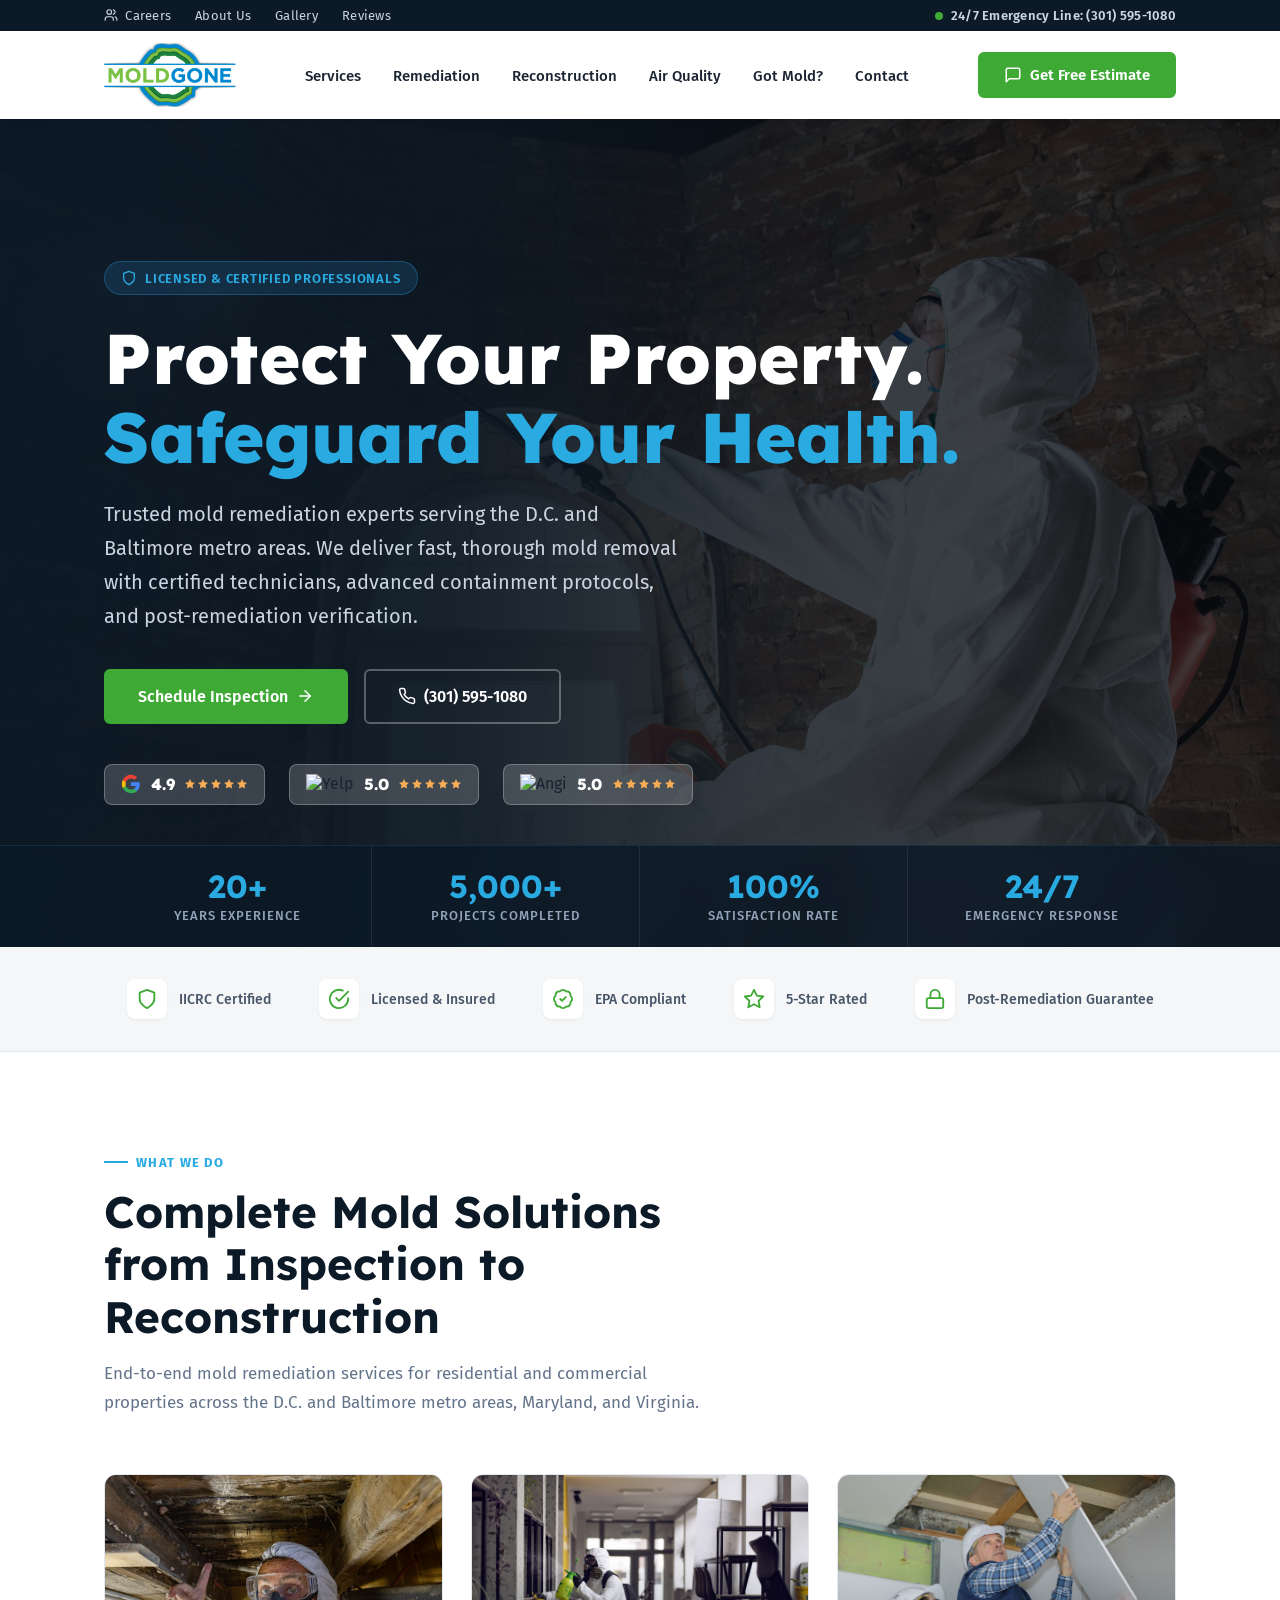
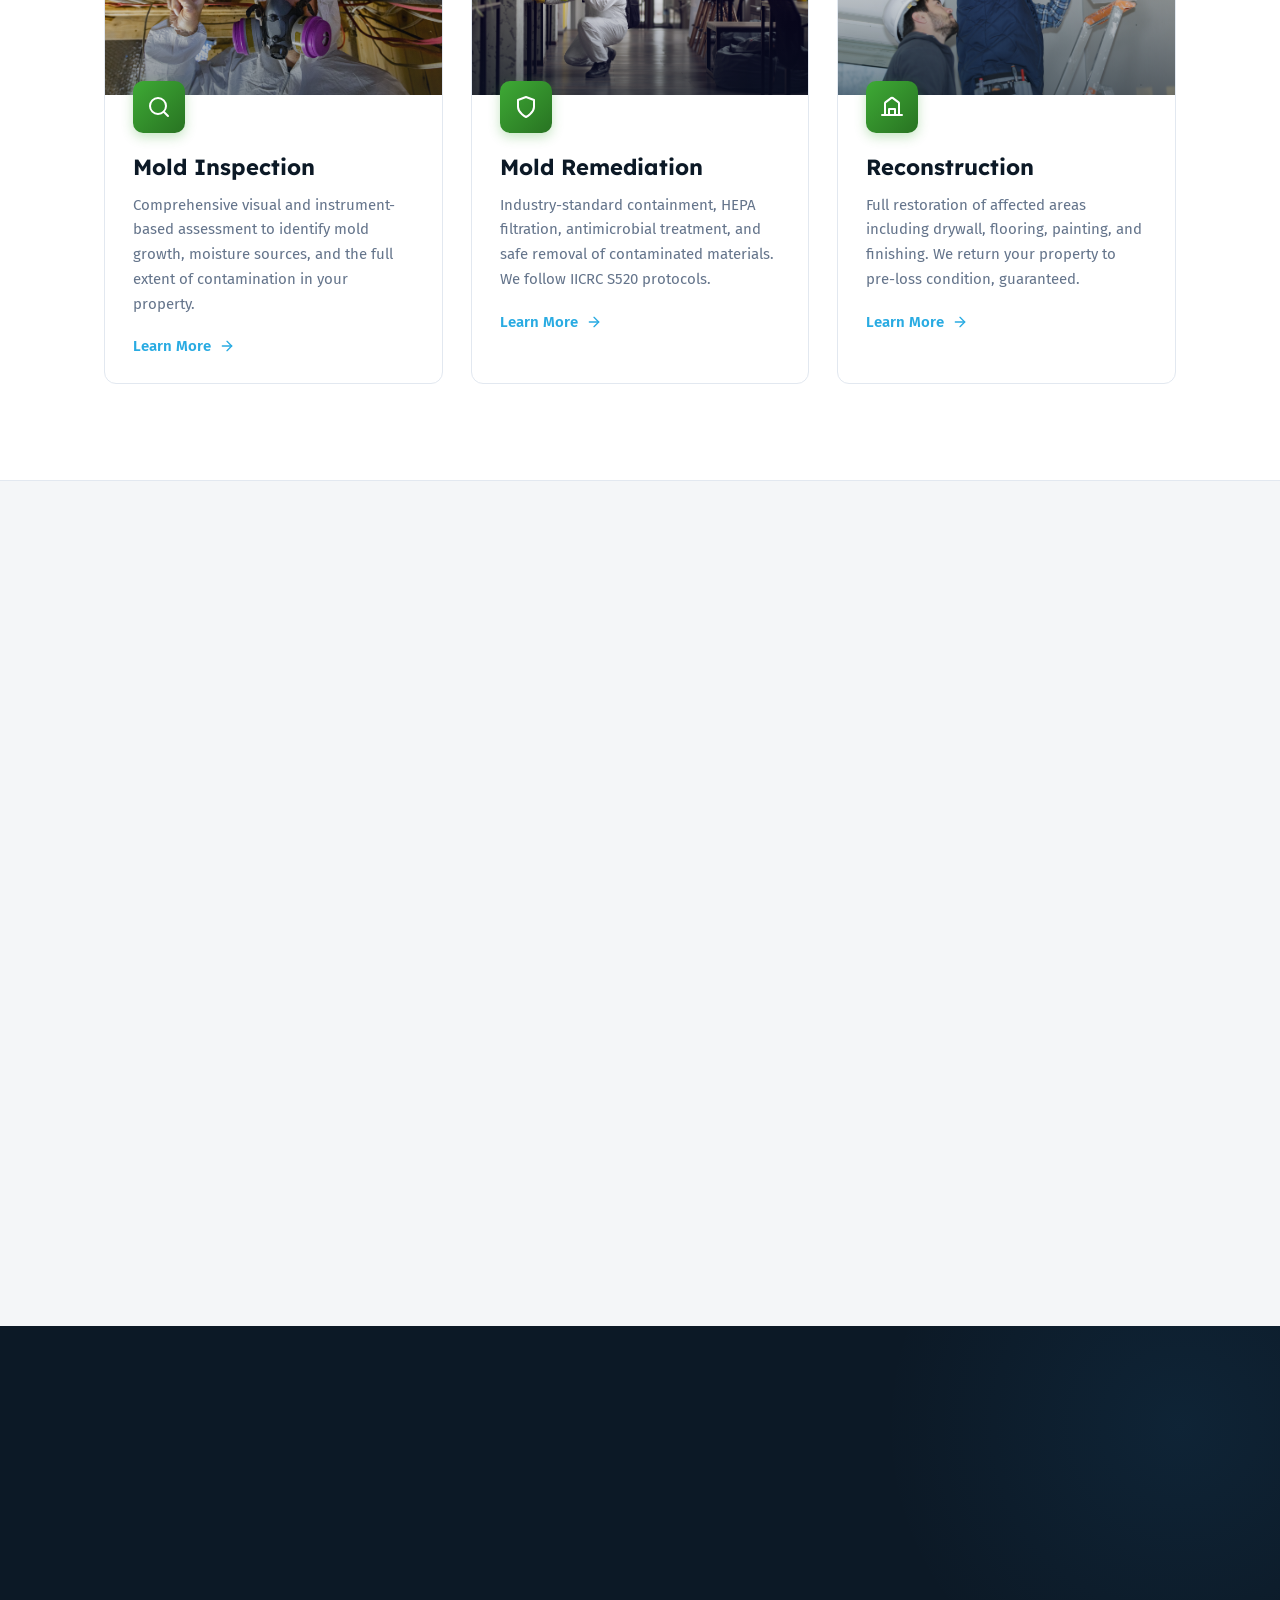
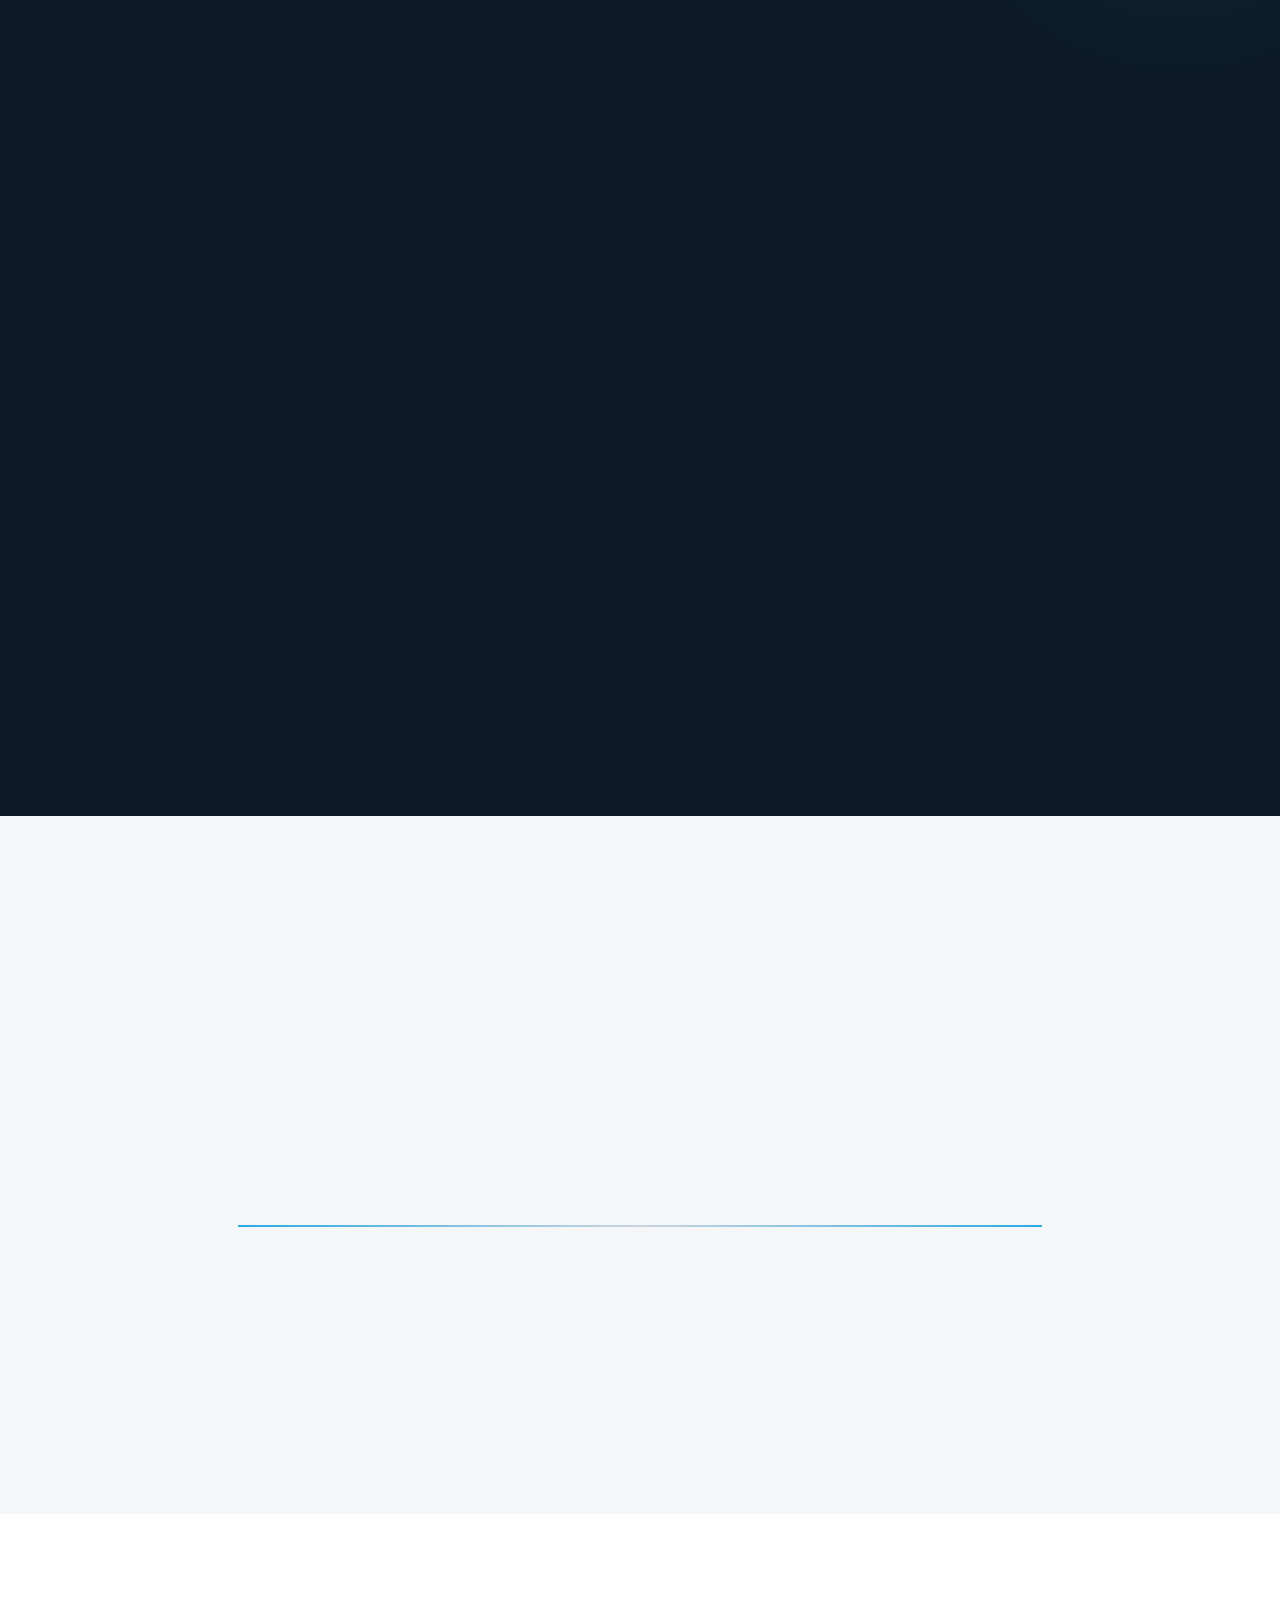
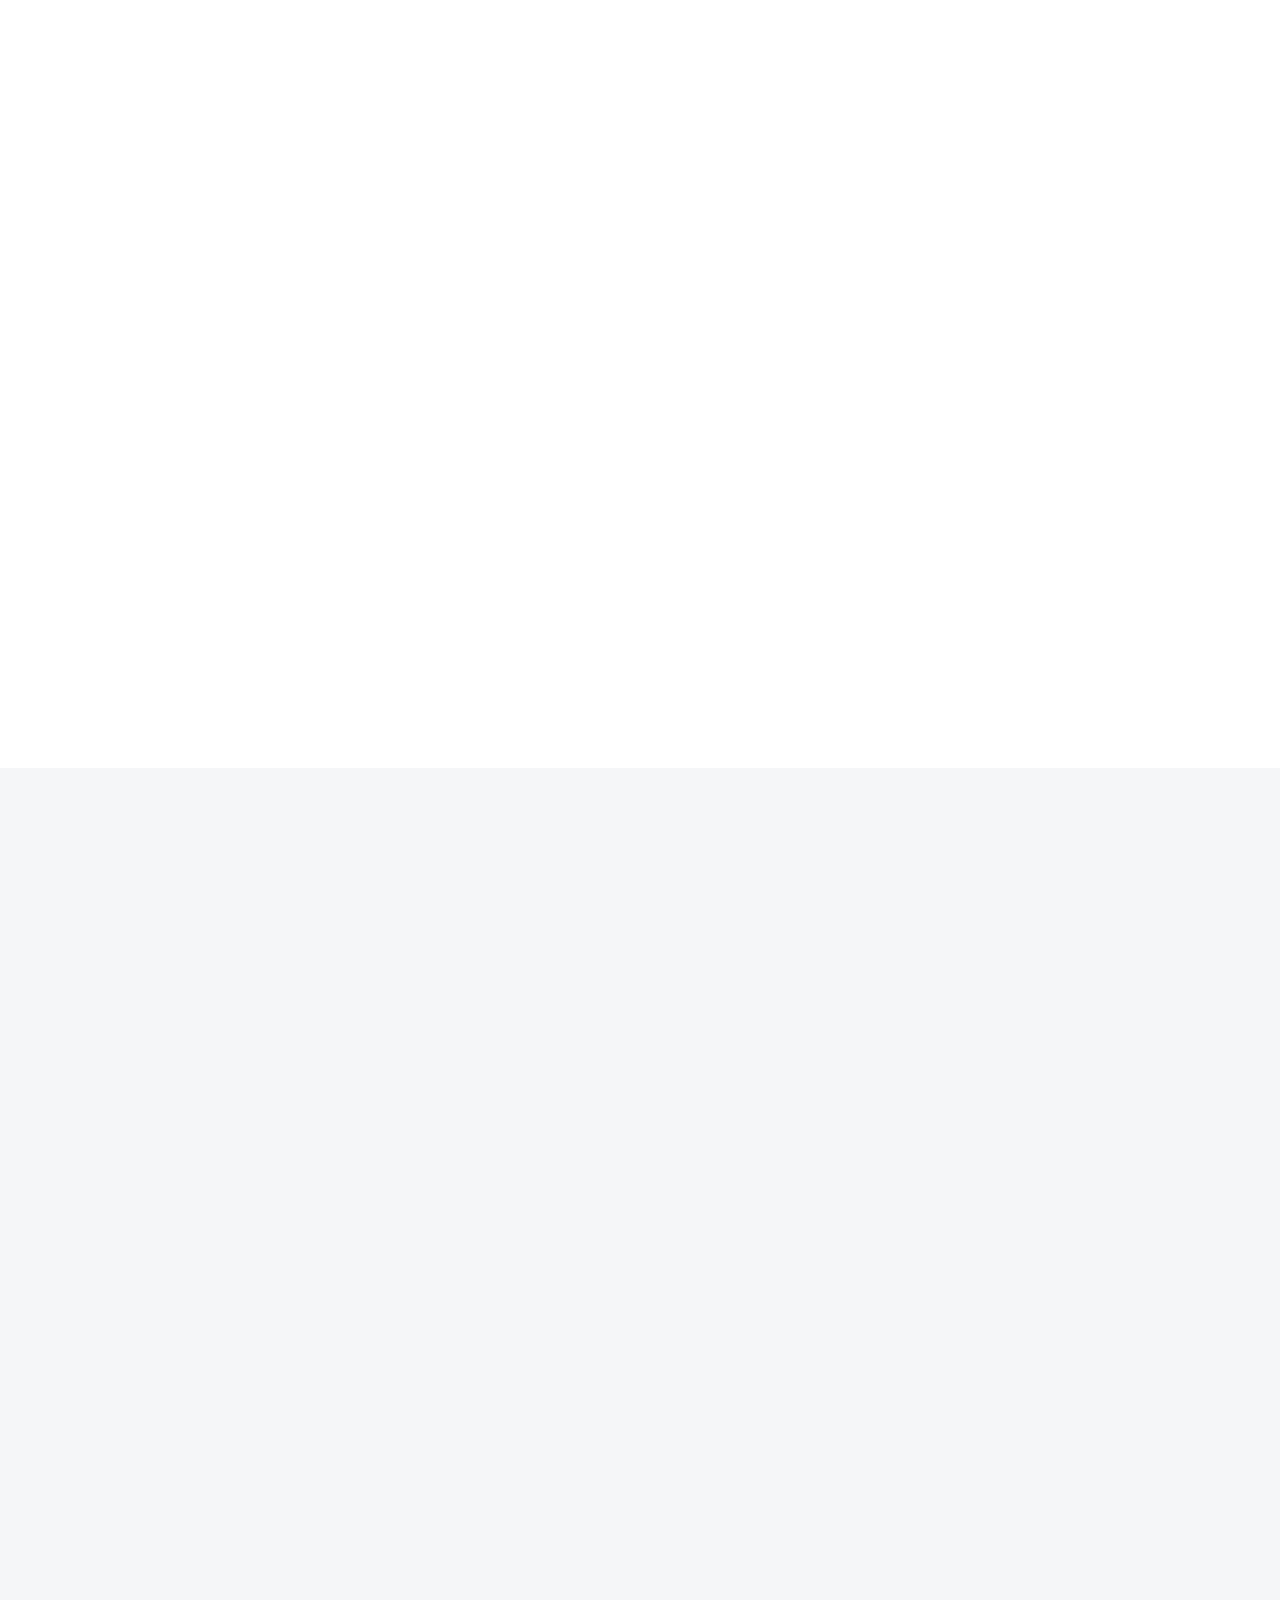
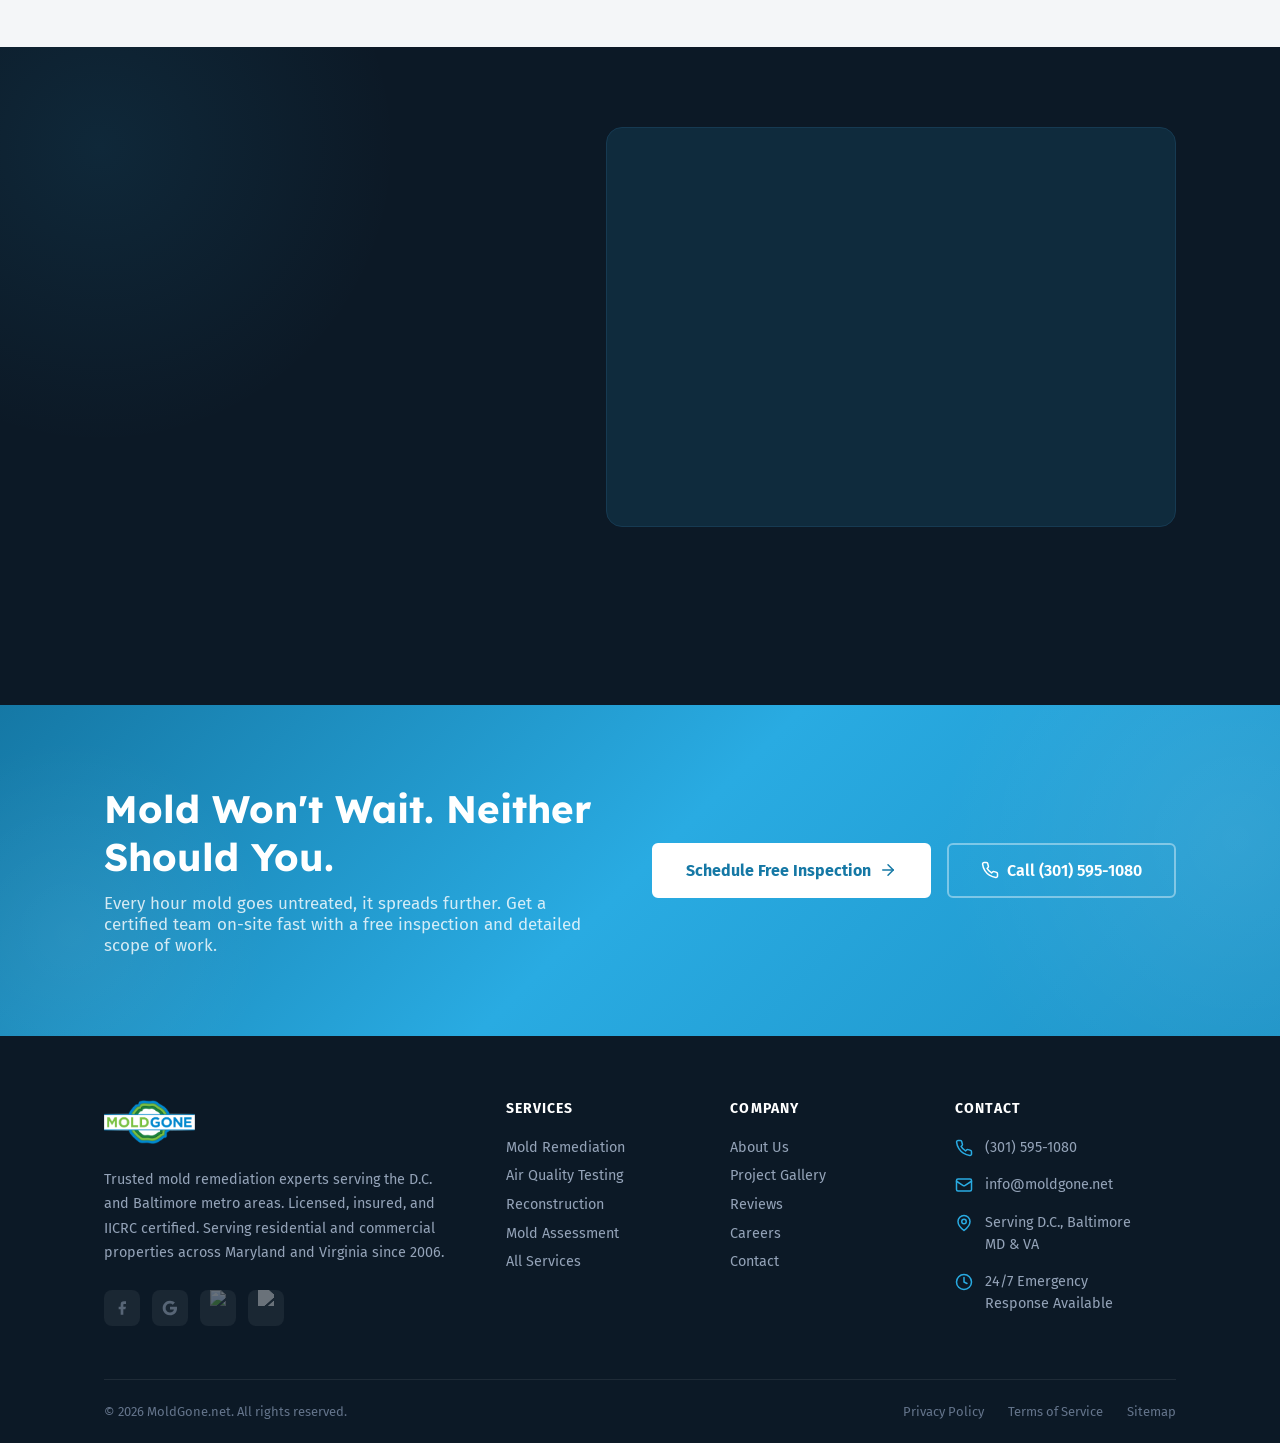
==== commit 01b6cd0a: "Remove form wrapper padding and widen form column Co-Authored-By: Claude Opus 4.6 <noreply@anthropic" ====
--- a/index.html
+++ b/index.html
@@ -1499,7 +1499,7 @@
 
     .contact-form-layout {
       display: grid;
-      grid-template-columns: 1fr 1fr;
+      grid-template-columns: 1fr 1.3fr;
       gap: 4rem;
       align-items: start;
     }
@@ -1559,11 +1559,12 @@
     }
 
     .contact-form-embed {
-      background: rgba(41, 171, 226, 0.12);
-      border: 1px solid rgba(41, 171, 226, 0.2);
+      background: #0F2B3D;
+      border: 1px solid #163A52;
       border-radius: 16px;
-      padding: 2rem;
+      padding: 0;
       min-height: 400px;
+      overflow: hidden;
     }
 
     .contact-form-embed iframe {
@@ -2689,6 +2690,8 @@
           iframe.setAttribute('scrolling', 'no');
           iframe.style.overflow = 'hidden';
           iframe.style.scrollbarWidth = 'none';
+          iframe.style.background = 'transparent';
+          iframe.setAttribute('allowtransparency', 'true');
           observer.disconnect();
         }
       };
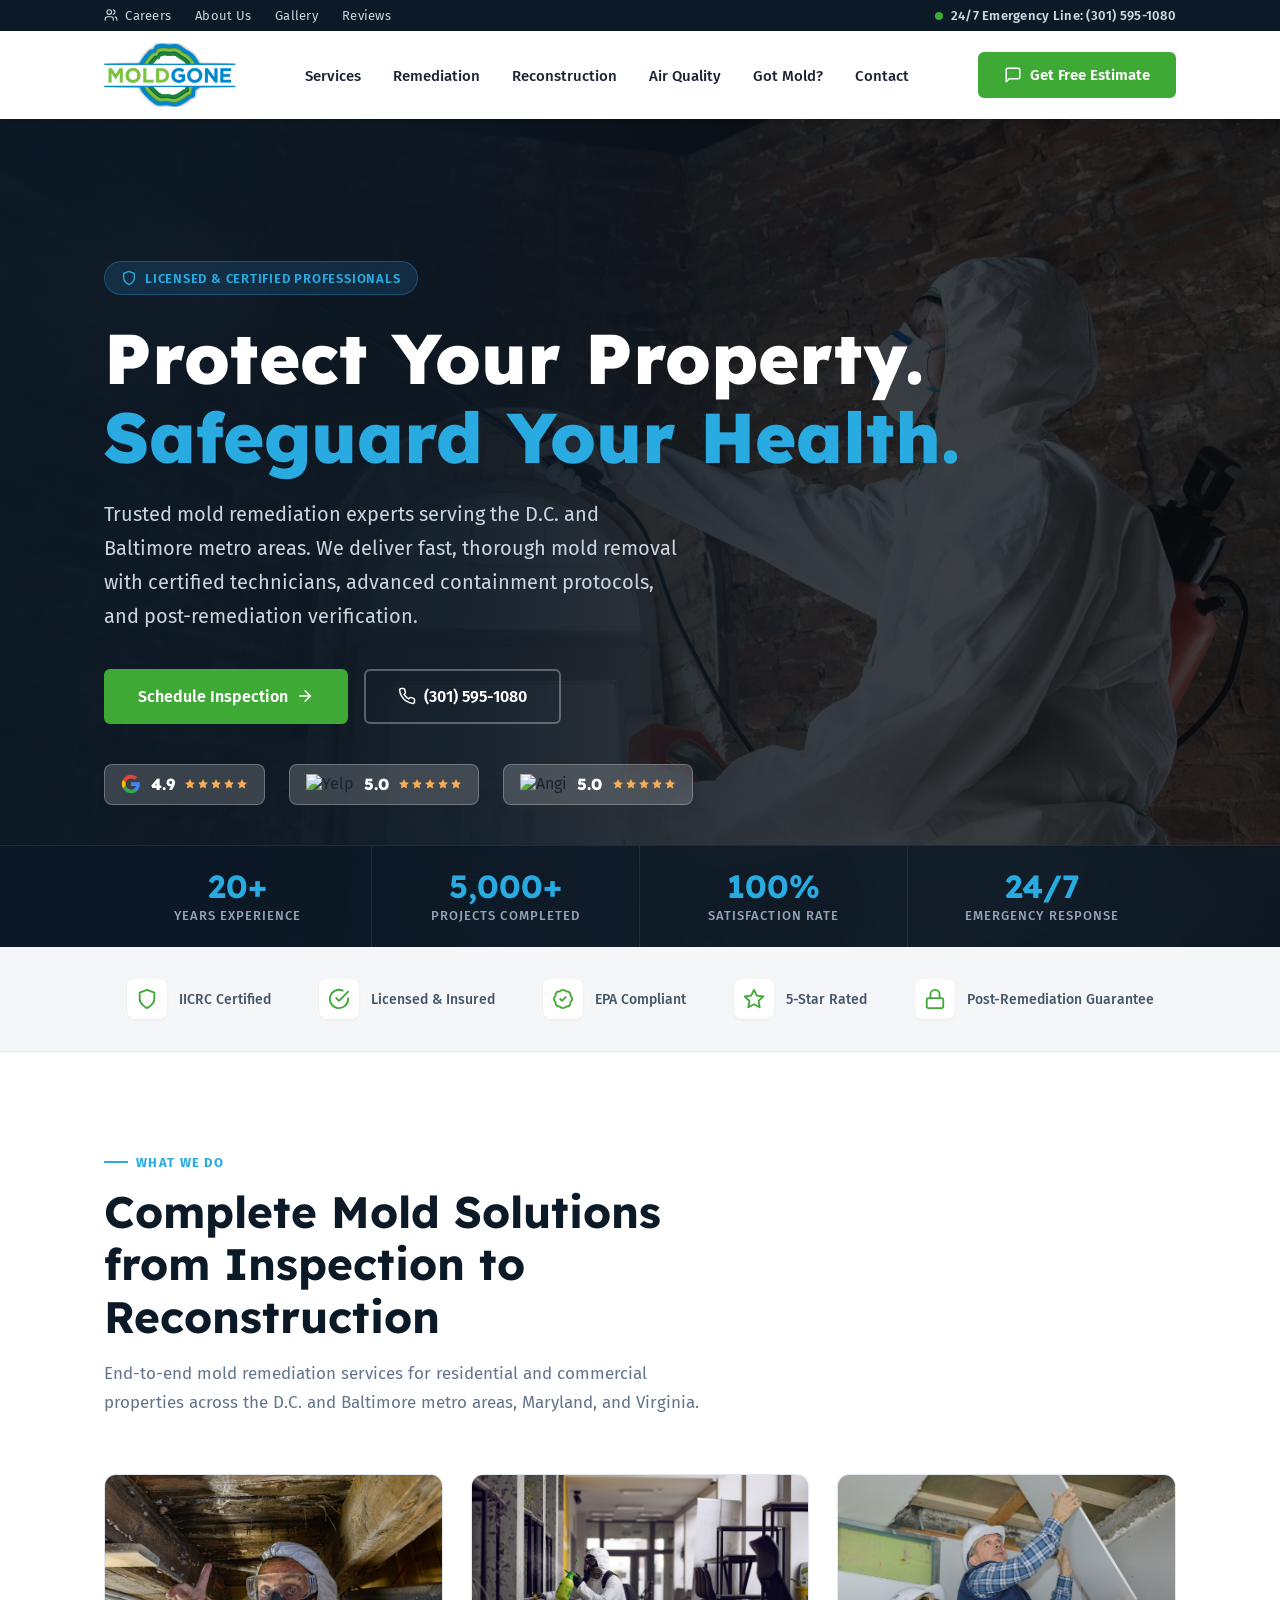
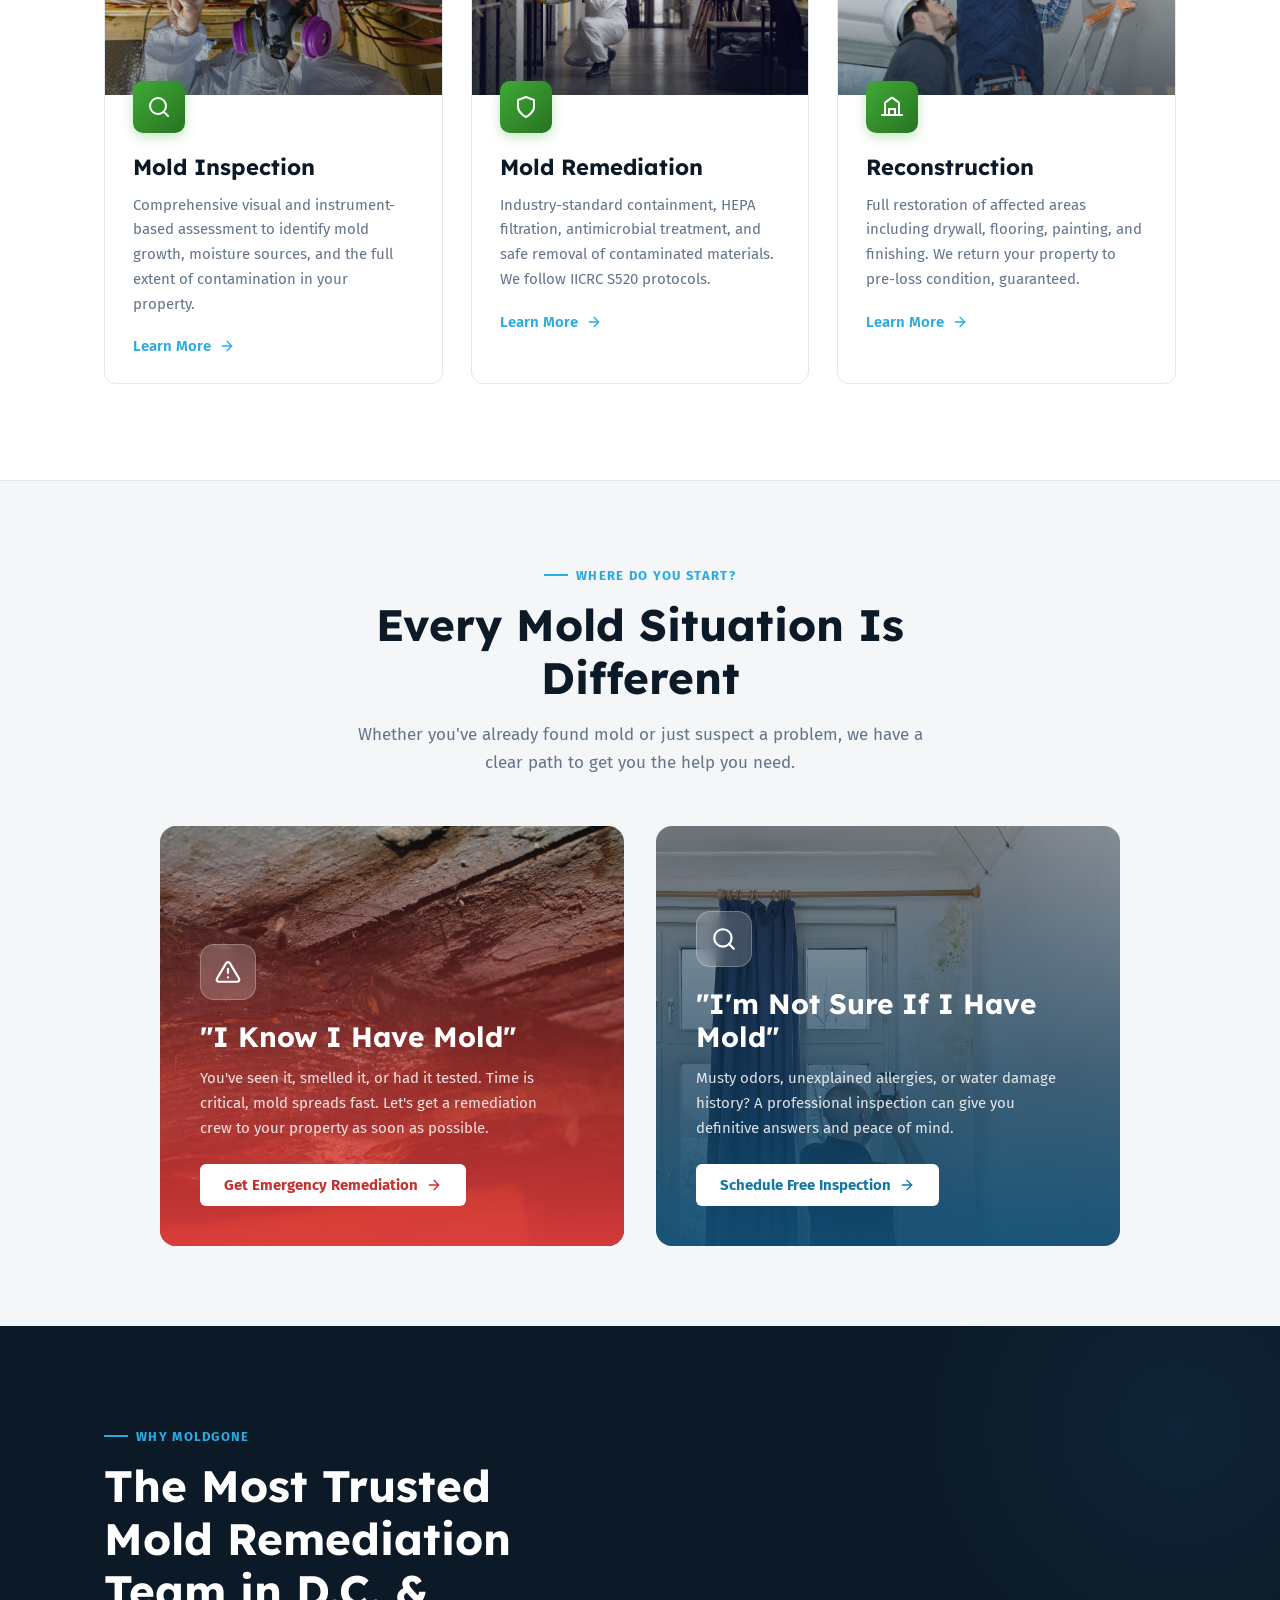
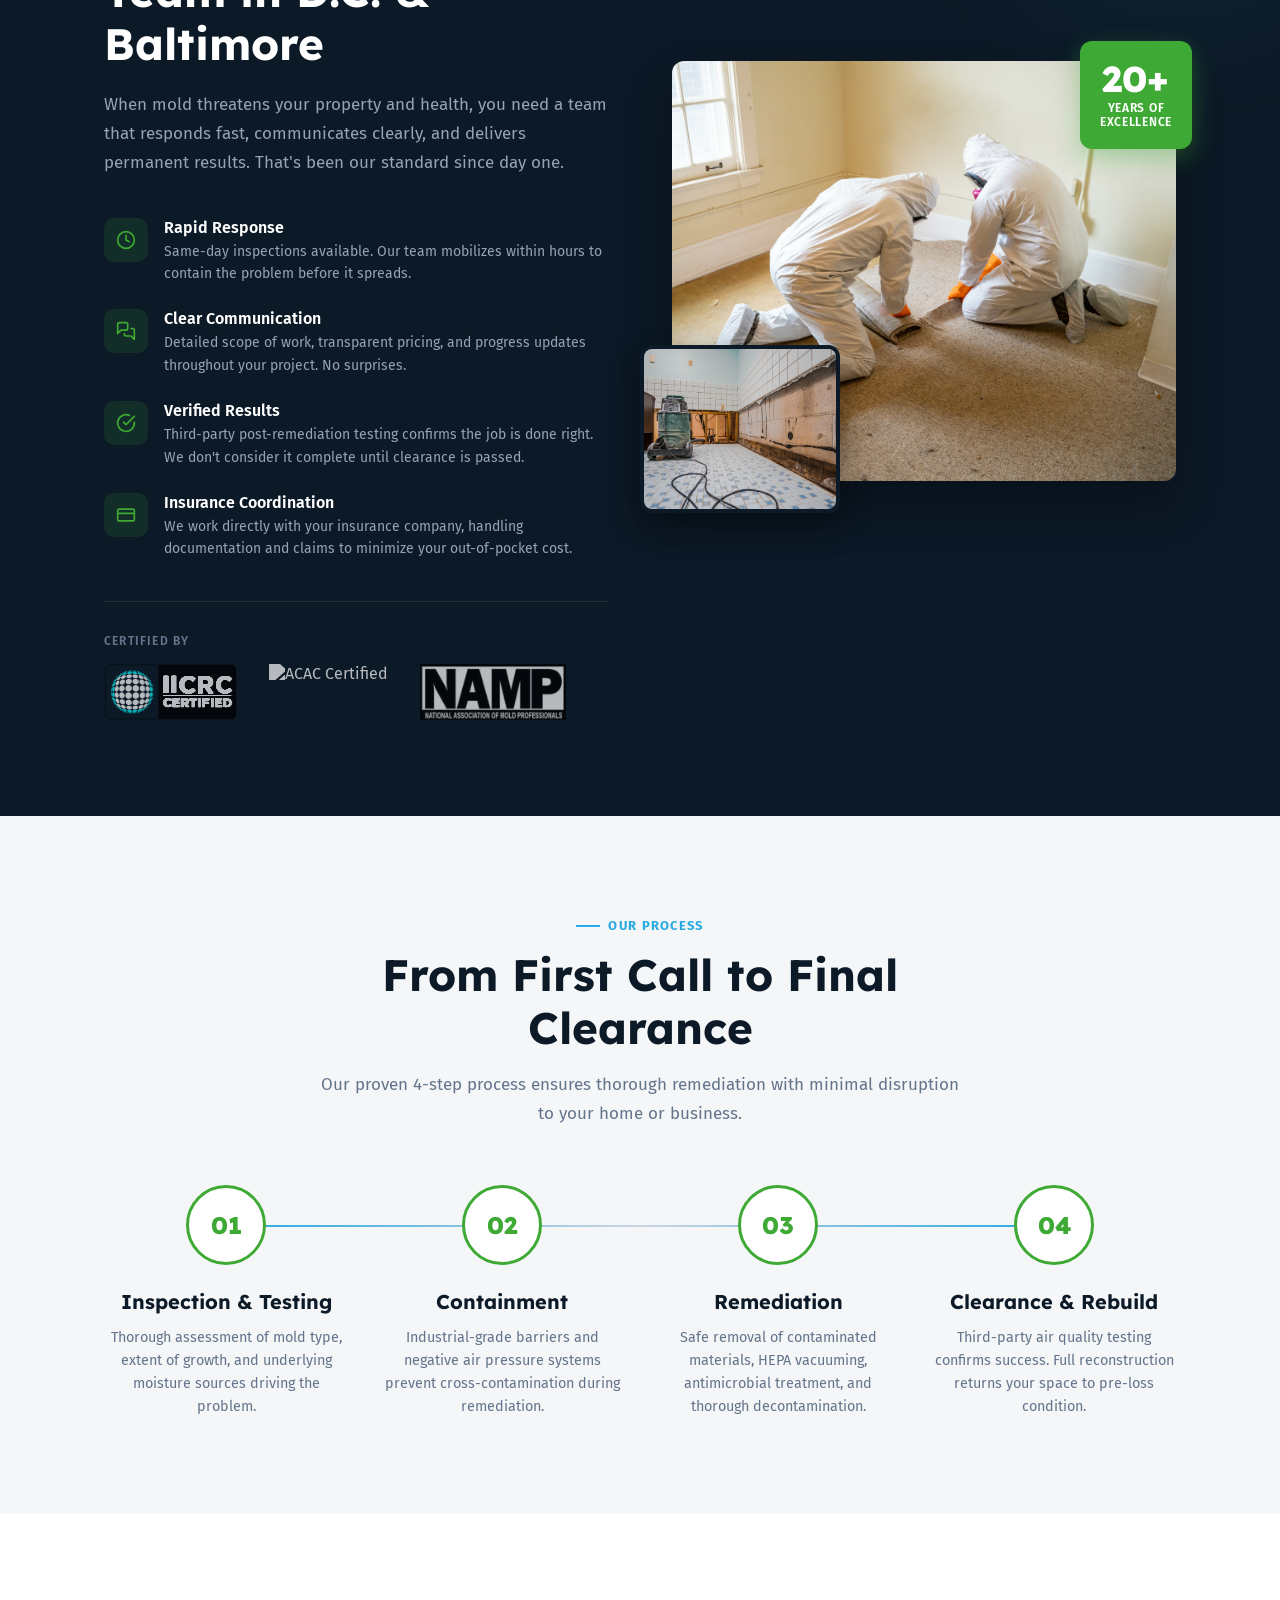
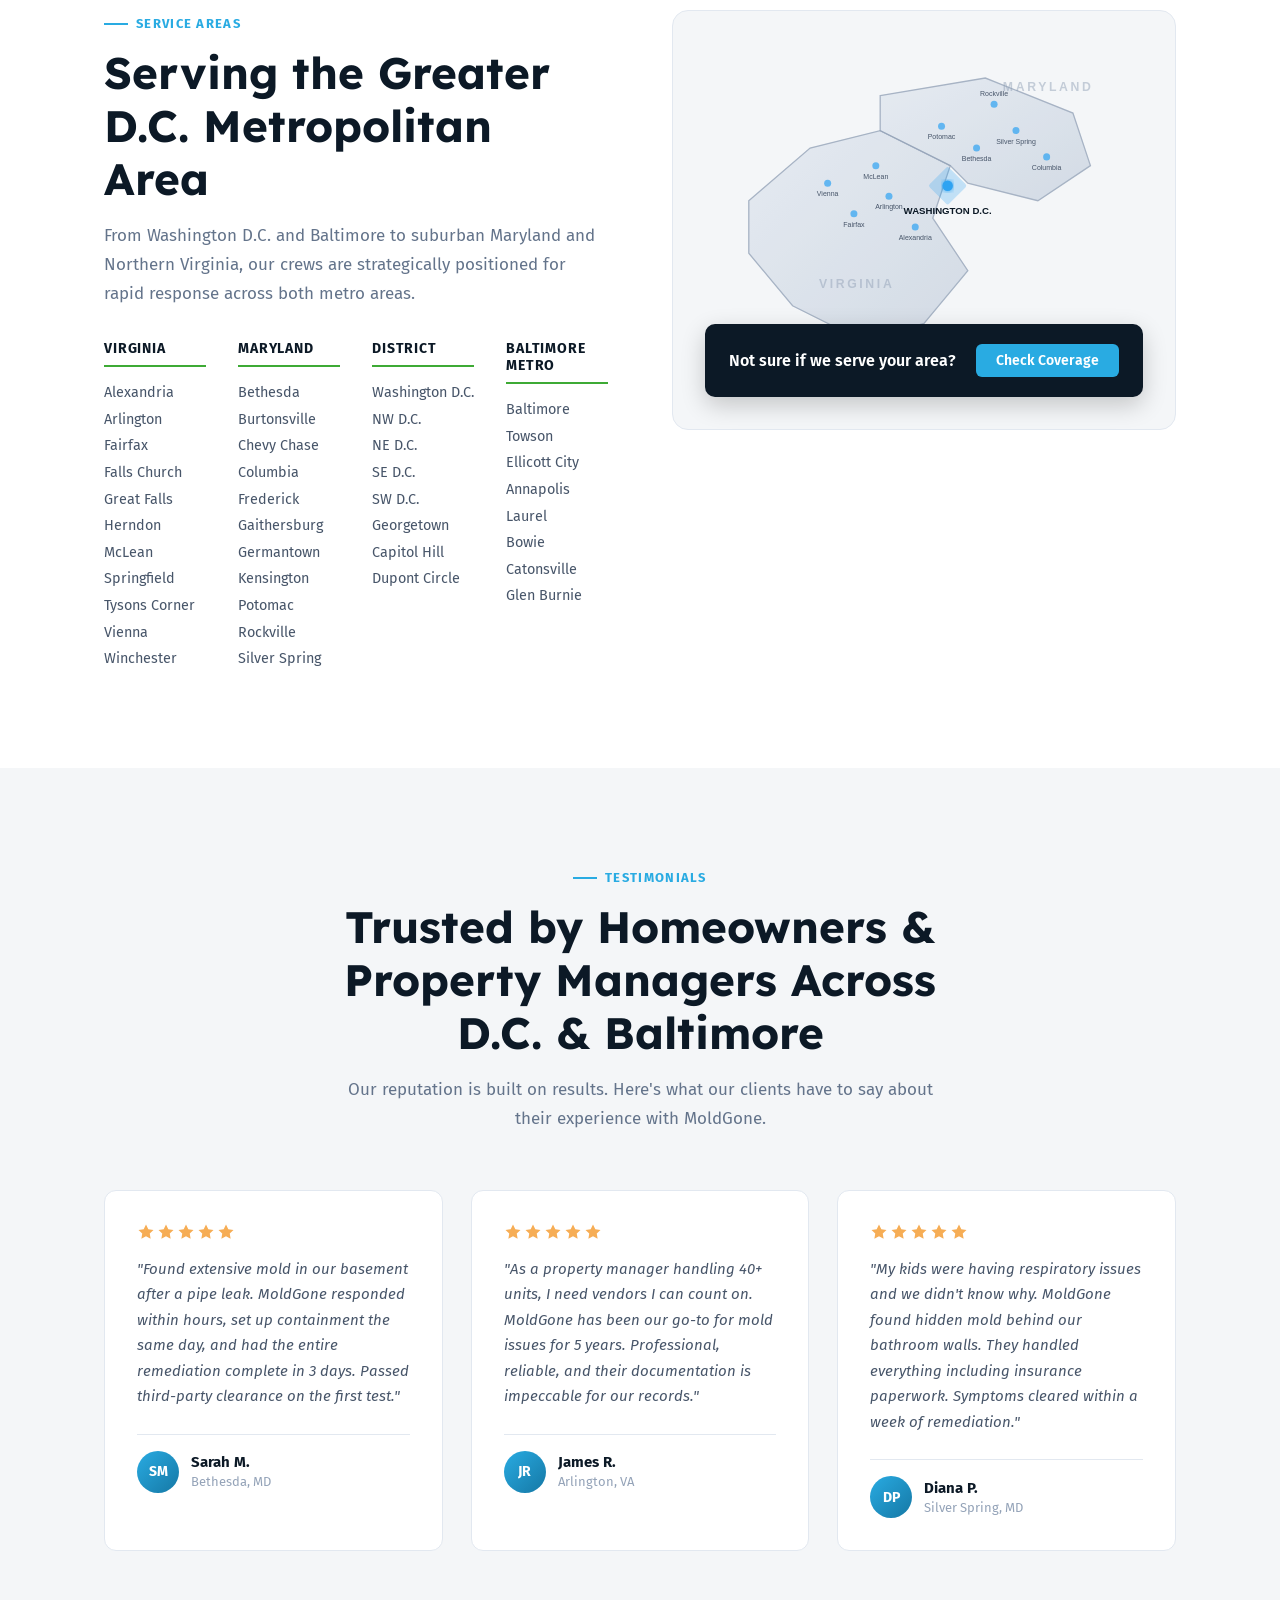
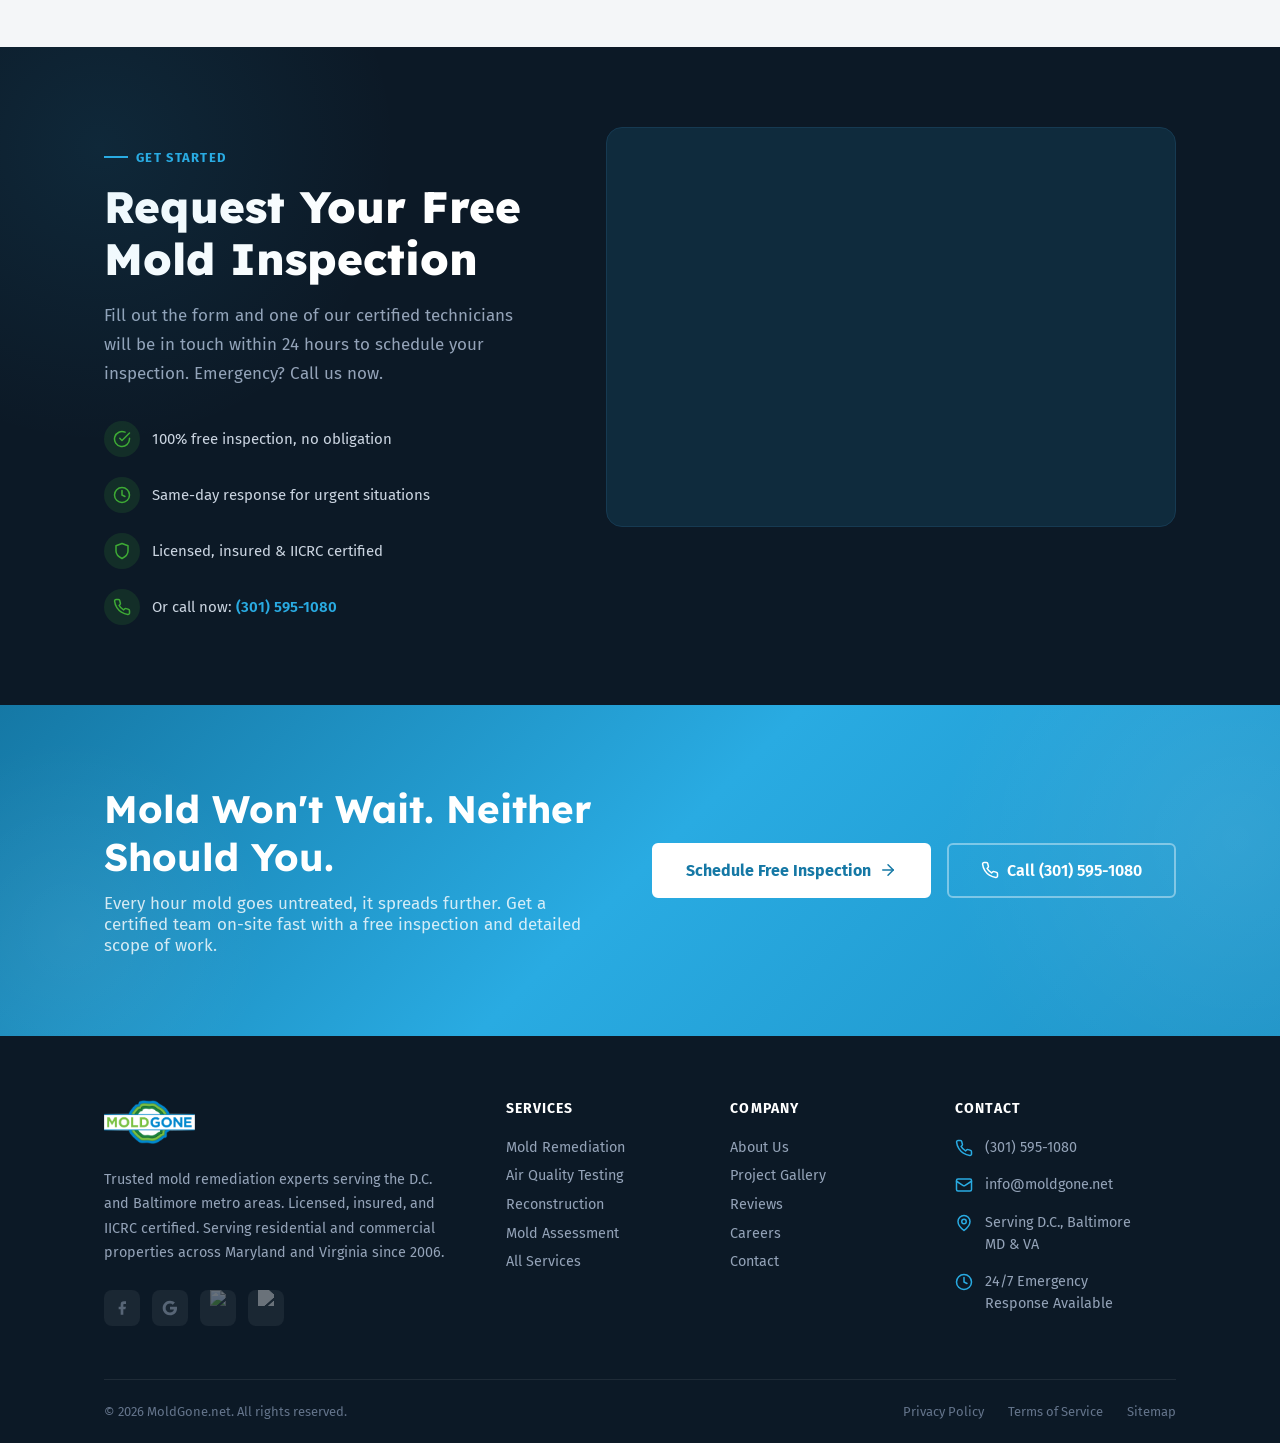
==== commit f80a2532: "Remove all animations for screenshot capture Animations saved to animations-backup.css for later res" ====
--- a/index.html
+++ b/index.html
@@ -113,14 +113,11 @@
       height: 8px;
       background: var(--green);
       border-radius: 50%;
-      animation: pulse 2s infinite;
+      /* animation removed */
       flex-shrink: 0;
     }
 
-    @keyframes pulse {
-      0%, 100% { opacity: 1; box-shadow: 0 0 0 0 rgba(62, 170, 53, 0.7); }
-      50% { opacity: 0.8; box-shadow: 0 0 0 6px rgba(62, 170, 53, 0); }
-    }
+    /* @keyframes pulse removed */
 
     /* ============================================
        HEADER
@@ -307,7 +304,6 @@
       letter-spacing: 0.06em;
       text-transform: uppercase;
       margin-bottom: 1.5rem;
-      animation: fadeInUp 0.8s ease-out;
     }
 
     .hero-badge svg {
@@ -322,7 +318,6 @@
       color: var(--white);
       line-height: 1.12;
       margin-bottom: 1.25rem;
-      animation: fadeInUp 0.8s ease-out 0.1s both;
     }
 
     .hero h1 .highlight {
@@ -336,14 +331,12 @@
       line-height: 1.7;
       margin-bottom: 2.25rem;
       max-width: 580px;
-      animation: fadeInUp 0.8s ease-out 0.2s both;
     }
 
     .hero-actions {
       display: flex;
       gap: 1rem;
       flex-wrap: wrap;
-      animation: fadeInUp 0.8s ease-out 0.3s both;
     }
 
     .btn-primary {
@@ -392,7 +385,6 @@
       gap: 1.5rem;
       margin-top: 2.5rem;
       flex-wrap: wrap;
-      animation: fadeInUp 0.8s ease-out 0.4s both;
     }
 
     .hero-rating {
@@ -464,17 +456,13 @@
       padding: 1.5rem 2rem;
       text-align: center;
       border-right: 1px solid rgba(255, 255, 255, 0.08);
-      animation: fadeInUp 0.6s ease-out both;
     }
 
     .stat-item:last-child {
       border-right: none;
     }
 
-    .stat-item:nth-child(1) { animation-delay: 0.4s; }
-    .stat-item:nth-child(2) { animation-delay: 0.5s; }
-    .stat-item:nth-child(3) { animation-delay: 0.6s; }
-    .stat-item:nth-child(4) { animation-delay: 0.7s; }
+    /* animation delays removed */
 
     .stat-number {
       font-family: var(--font-display);
@@ -493,16 +481,7 @@
       font-weight: 500;
     }
 
-    @keyframes fadeInUp {
-      from {
-        opacity: 0;
-        transform: translateY(24px);
-      }
-      to {
-        opacity: 1;
-        transform: translateY(0);
-      }
-    }
+    /* @keyframes fadeInUp removed */
 
     /* ============================================
        TRUST BAR
@@ -1800,21 +1779,7 @@
     /* ============================================
        SCROLL ANIMATIONS
     ============================================ */
-    .reveal {
-      opacity: 0;
-      transform: translateY(32px);
-      transition: opacity 0.7s ease-out, transform 0.7s ease-out;
-    }
-
-    .reveal.visible {
-      opacity: 1;
-      transform: translateY(0);
-    }
-
-    .reveal-delay-1 { transition-delay: 0.1s; }
-    .reveal-delay-2 { transition-delay: 0.2s; }
-    .reveal-delay-3 { transition-delay: 0.3s; }
-    .reveal-delay-4 { transition-delay: 0.4s; }
+    /* reveal animation system removed */
 
     /* ============================================
        RESPONSIVE
@@ -2401,9 +2366,7 @@
             <!-- D.C. diamond -->
             <rect x="262" y="148" width="30" height="30" rx="2" transform="rotate(45, 277, 163)" fill="#2EA3F2" opacity="0.25" stroke="#2EA3F2" stroke-width="1.5"/>
             <!-- Service area dots -->
-            <circle cx="277" cy="163" r="6" fill="#2EA3F2" filter="url(#glow)">
-              <animate attributeName="r" values="6;8;6" dur="2s" repeatCount="indefinite"/>
-            </circle>
+            <circle cx="277" cy="163" r="6" fill="#2EA3F2" filter="url(#glow)"/>
             <text x="277" y="195" text-anchor="middle" fill="#0C1926" font-family="DM Sans, sans-serif" font-size="11" font-weight="700">WASHINGTON D.C.</text>
             <!-- Virginia cities -->
             <circle cx="240" cy="210" r="4" fill="#2EA3F2" opacity="0.7"/><text x="240" y="225" text-anchor="middle" fill="#475569" font-family="DM Sans, sans-serif" font-size="8">Alexandria</text>
@@ -2638,49 +2601,6 @@
       header.classList.toggle('scrolled', window.scrollY > 10);
     });
 
-    // Scroll reveal
-    const revealElements = document.querySelectorAll('.reveal');
-    const revealObserver = new IntersectionObserver((entries) => {
-      entries.forEach(entry => {
-        if (entry.isIntersecting) {
-          entry.target.classList.add('visible');
-          revealObserver.unobserve(entry.target);
-        }
-      });
-    }, { threshold: 0.15, rootMargin: '0px 0px -40px 0px' });
-
-    revealElements.forEach(el => revealObserver.observe(el));
-
-    // Animate stat numbers on scroll
-    const statNumbers = document.querySelectorAll('.stat-number');
-    const statsObserver = new IntersectionObserver((entries) => {
-      entries.forEach(entry => {
-        if (entry.isIntersecting) {
-          const el = entry.target;
-          const text = el.textContent;
-          const match = text.match(/(\d[\d,]*)/);
-          if (match) {
-            const target = parseInt(match[1].replace(/,/g, ''));
-            const suffix = text.replace(match[0], '');
-            const prefix = text.substring(0, text.indexOf(match[0]));
-            let current = 0;
-            const increment = Math.ceil(target / 40);
-            const timer = setInterval(() => {
-              current += increment;
-              if (current >= target) {
-                current = target;
-                clearInterval(timer);
-              }
-              el.textContent = prefix + current.toLocaleString() + suffix;
-            }, 30);
-          }
-          statsObserver.unobserve(el);
-        }
-      });
-    }, { threshold: 0.5 });
-
-    statNumbers.forEach(el => statsObserver.observe(el));
-
     // Strip scroll attributes from Basin form iframe
     const formContainer = document.querySelector('.contact-form-embed');
     if (formContainer) {
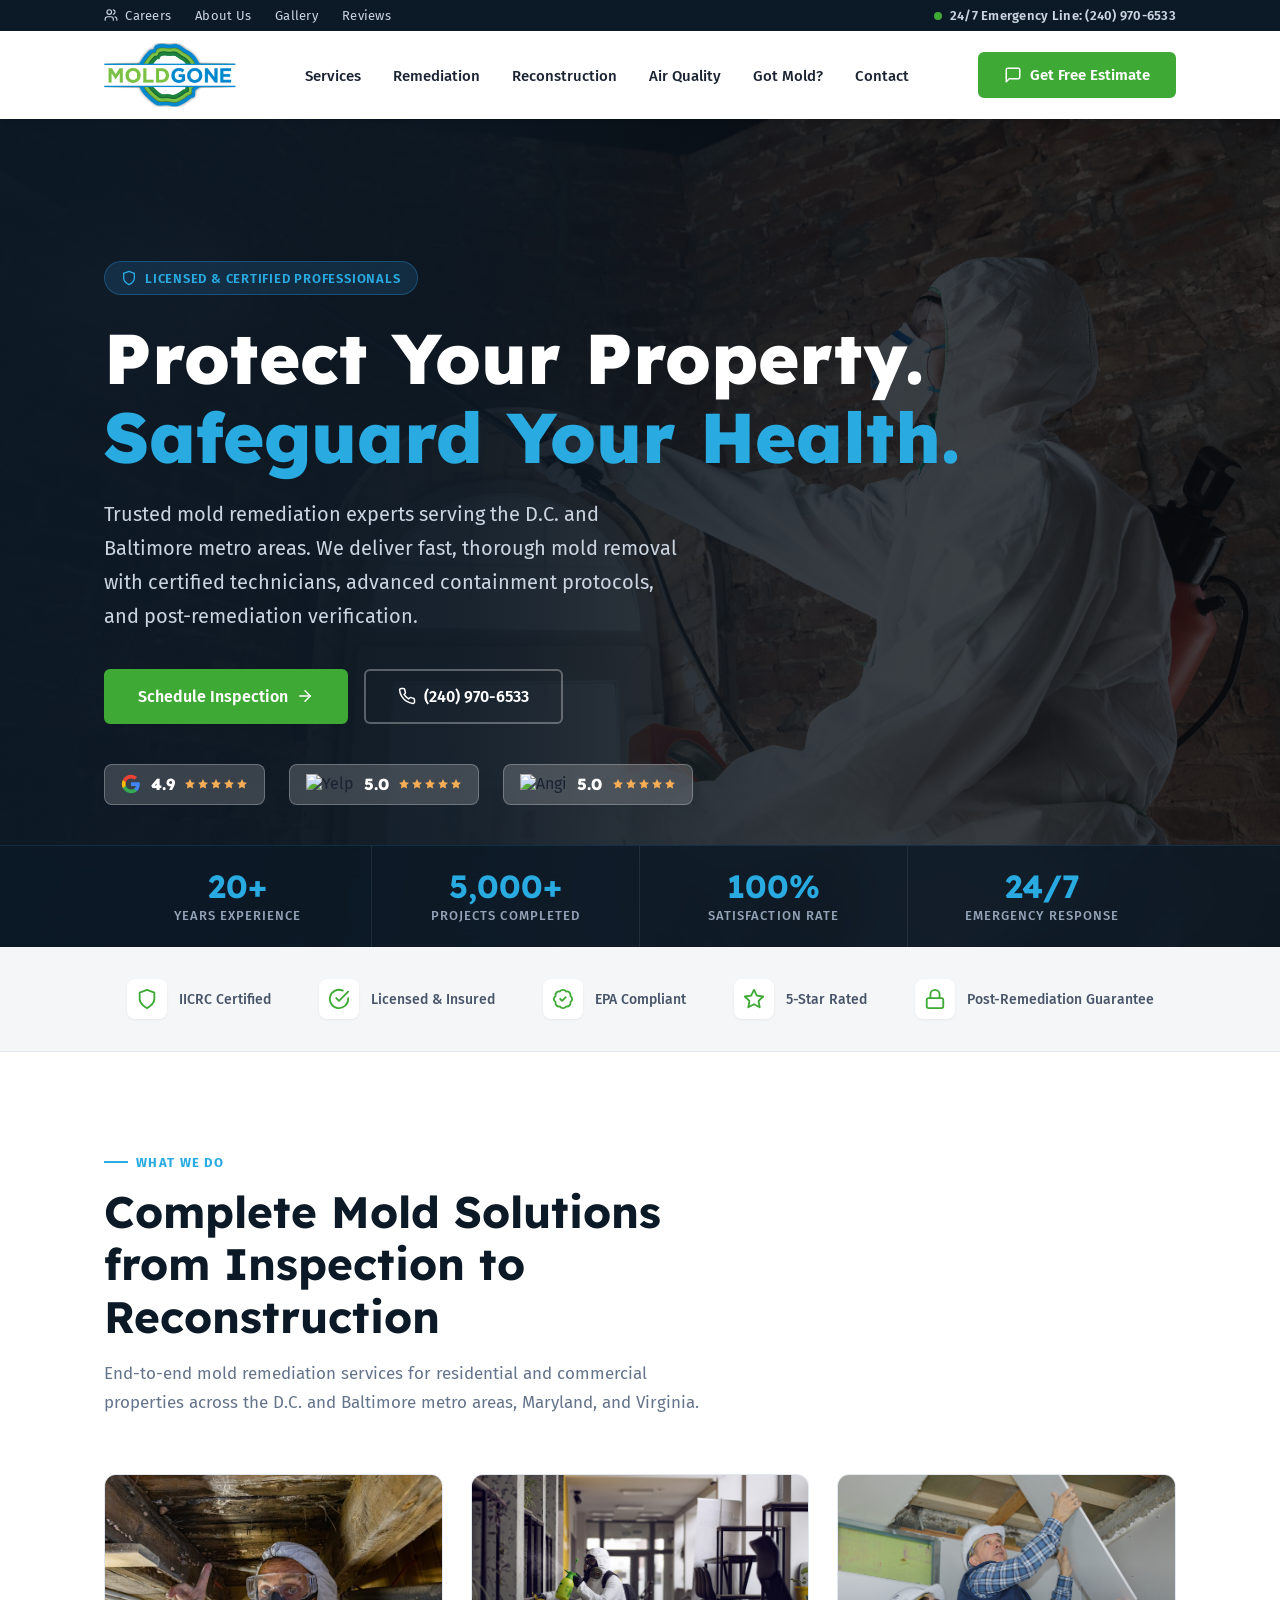
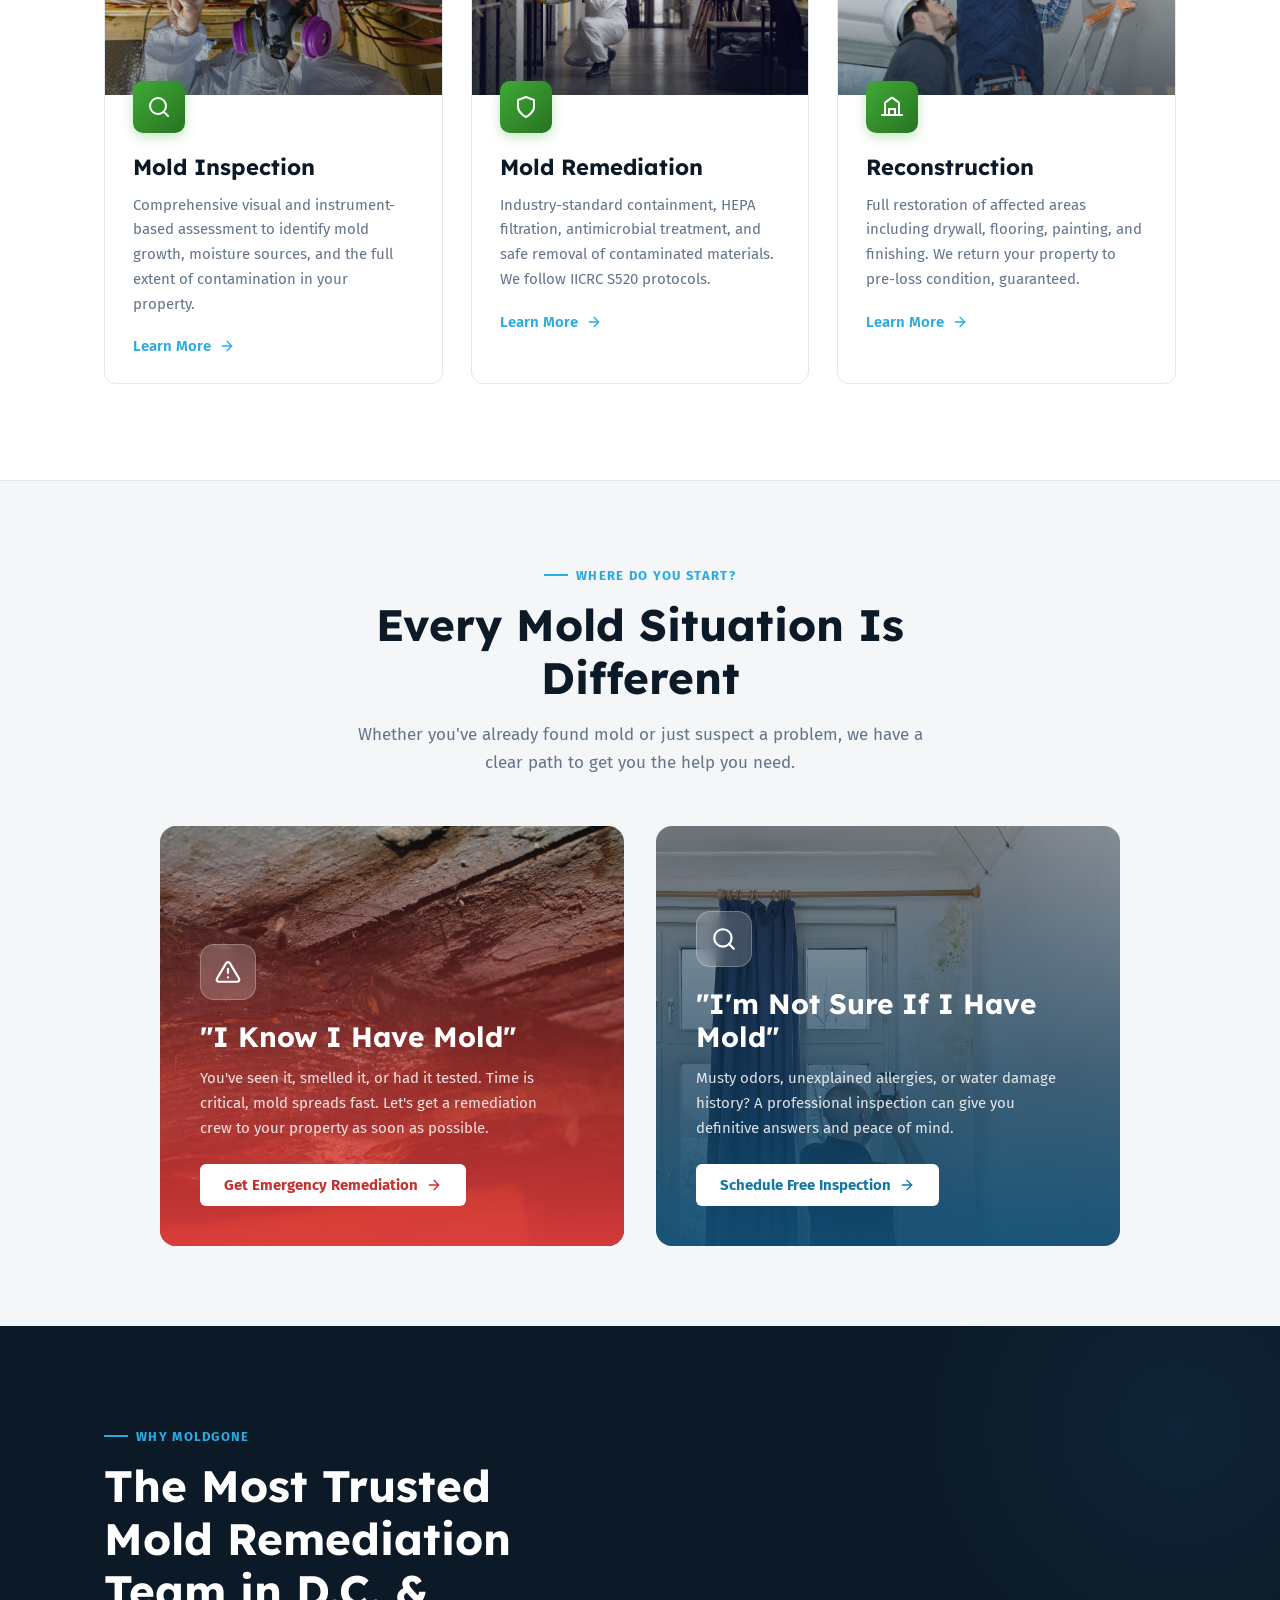
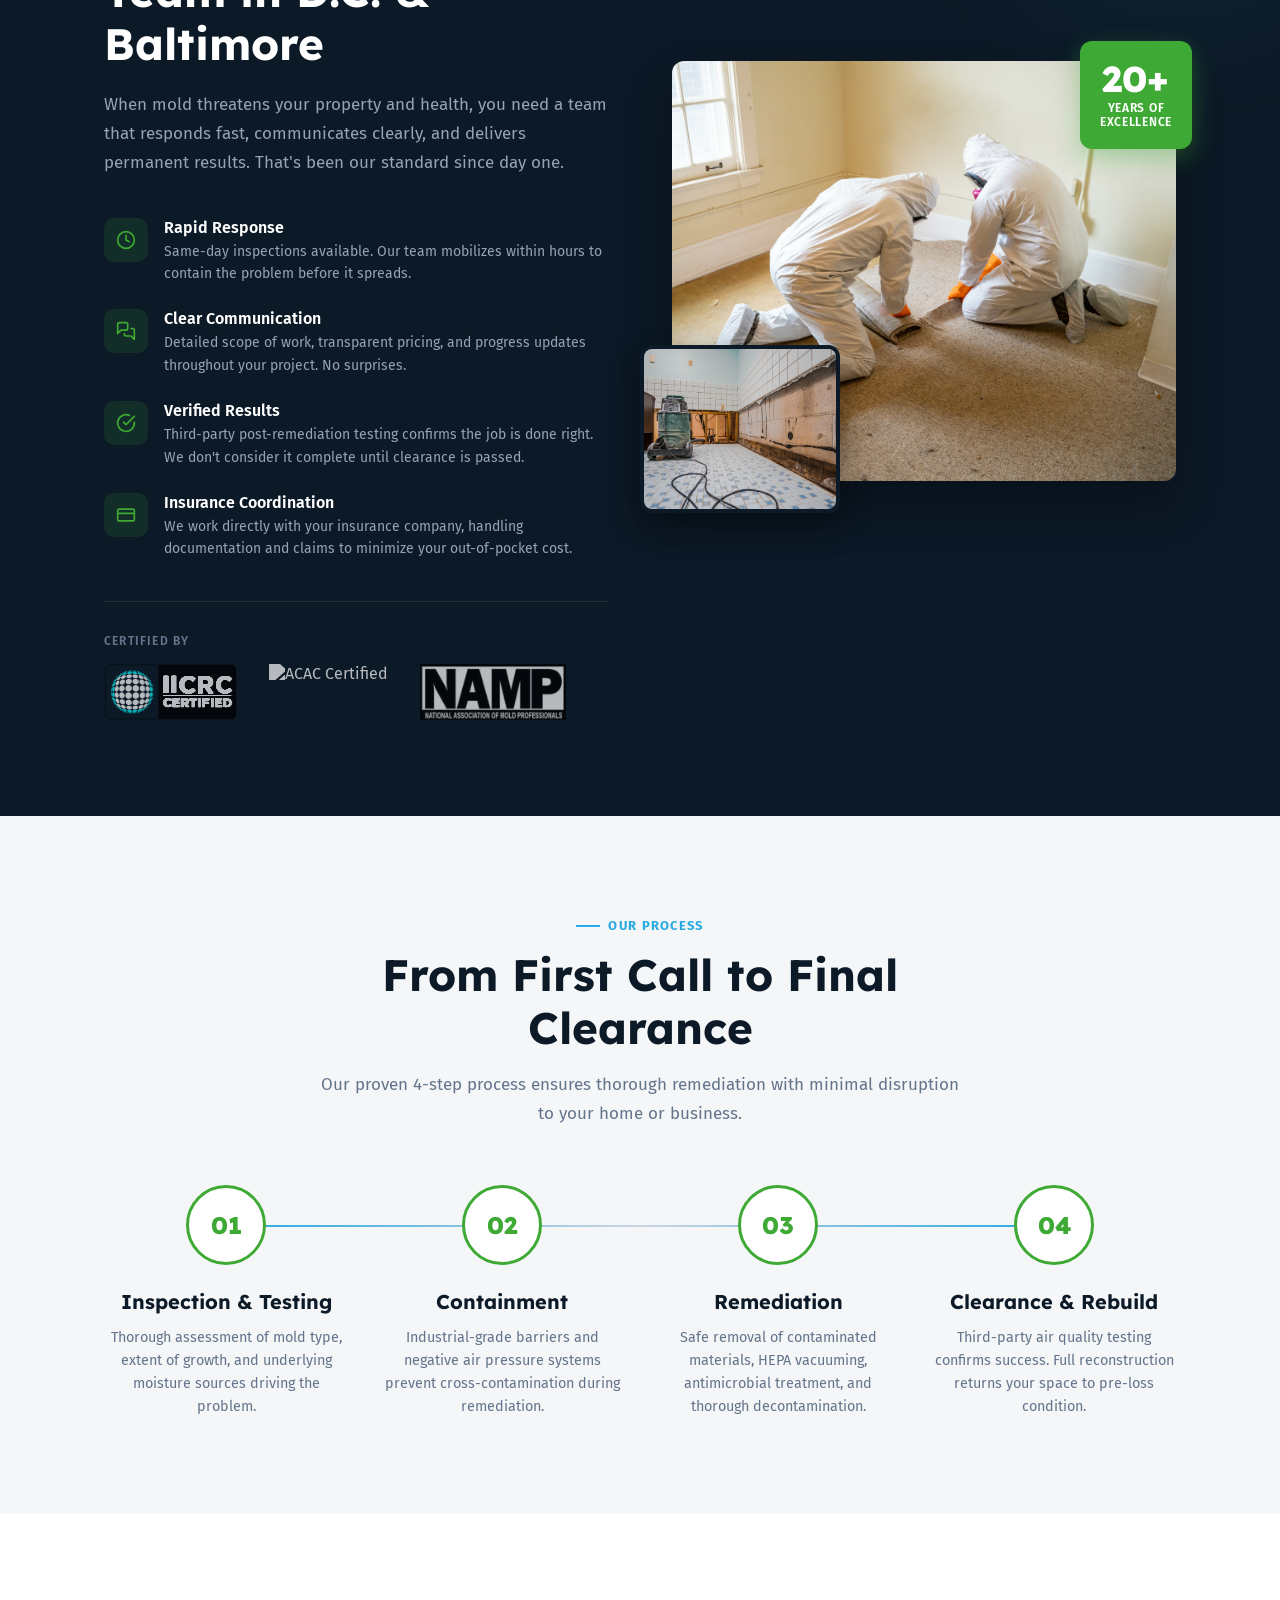
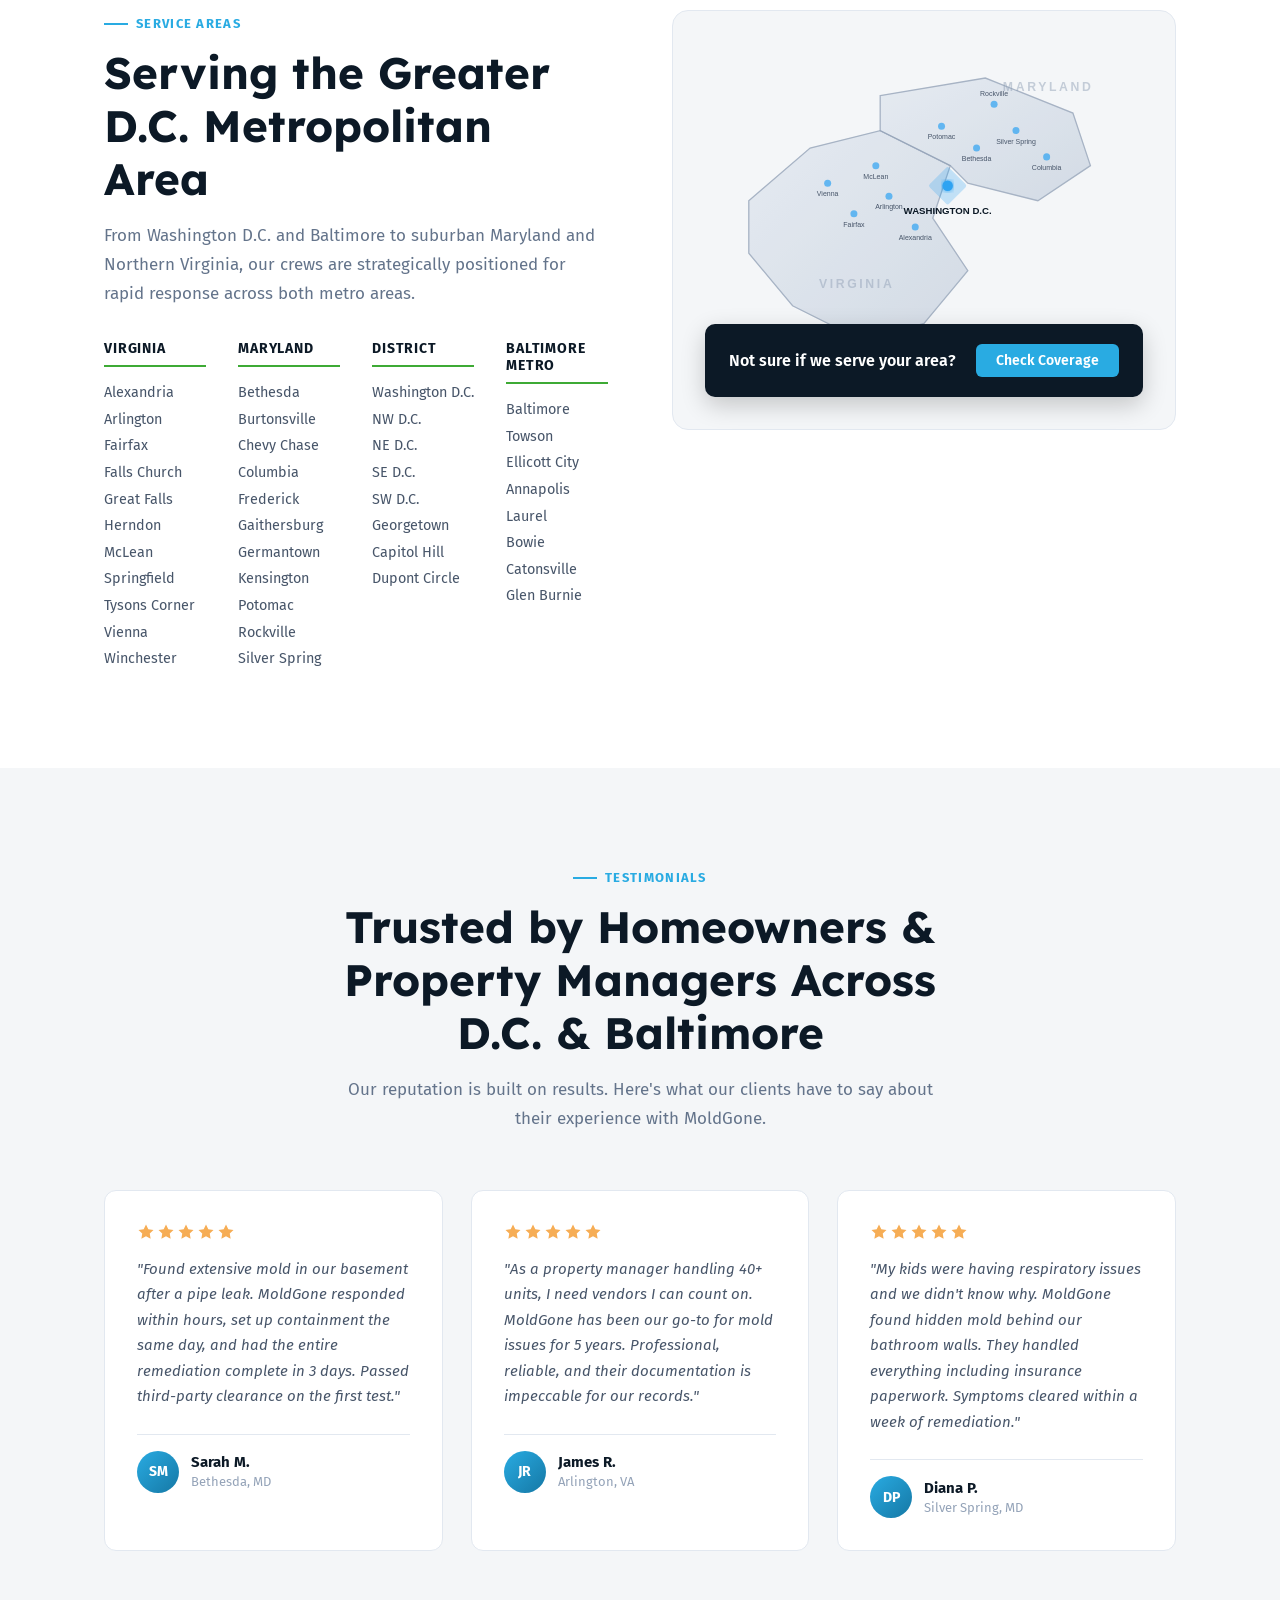
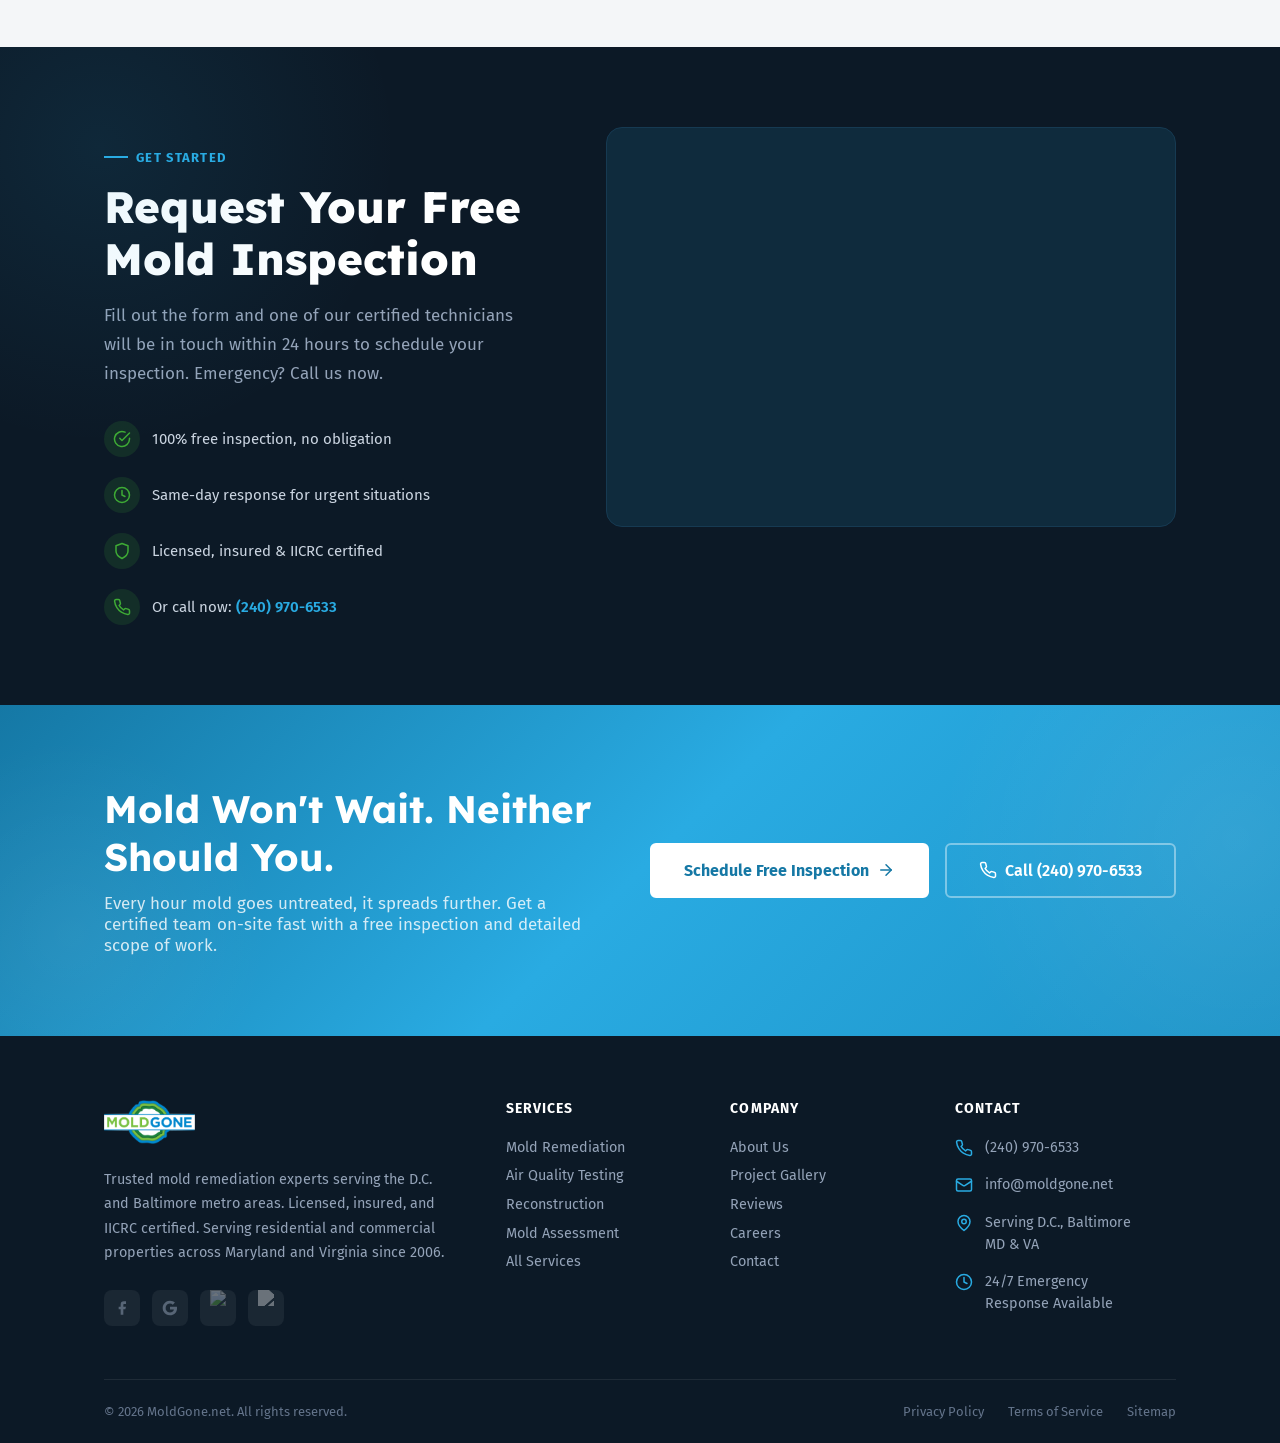
==== commit 918bc456: "Update phone number to 240.970.6533 Co-Authored-By: Claude Opus 4.6 <noreply@anthropic.com>" ====
--- a/index.html
+++ b/index.html
@@ -1910,9 +1910,9 @@
         <a href="/mold-remediation-gallery/">Gallery</a>
         <a href="/submit-a-review/">Reviews</a>
       </div>
-      <a href="tel:3015951080" class="emergency-phone">
+      <a href="tel:2409706533" class="emergency-phone">
         <span class="pulse-dot"></span>
-        24/7 Emergency Line: (301) 595-1080
+        24/7 Emergency Line: (240) 970-6533
       </a>
     </div>
   </div>
@@ -1961,9 +1961,9 @@
             Schedule Inspection
             <svg xmlns="http://www.w3.org/2000/svg" width="18" height="18" viewBox="0 0 24 24" fill="none" stroke="currentColor" stroke-width="2" stroke-linecap="round" stroke-linejoin="round"><path d="M5 12h14"/><path d="m12 5 7 7-7 7"/></svg>
           </a>
-          <a href="tel:3015951080" class="btn-secondary">
+          <a href="tel:2409706533" class="btn-secondary">
             <svg xmlns="http://www.w3.org/2000/svg" width="18" height="18" viewBox="0 0 24 24" fill="none" stroke="currentColor" stroke-width="2" stroke-linecap="round" stroke-linejoin="round"><path d="M22 16.92v3a2 2 0 0 1-2.18 2 19.79 19.79 0 0 1-8.63-3.07 19.5 19.5 0 0 1-6-6 19.79 19.79 0 0 1-3.07-8.67A2 2 0 0 1 4.11 2h3a2 2 0 0 1 2 1.72 12.84 12.84 0 0 0 .7 2.81 2 2 0 0 1-.45 2.11L8.09 9.91a16 16 0 0 0 6 6l1.27-1.27a2 2 0 0 1 2.11-.45 12.84 12.84 0 0 0 2.81.7A2 2 0 0 1 22 16.92z"/></svg>
-            (301) 595-1080
+            (240) 970-6533
           </a>
         </div>
         <div class="hero-ratings">
@@ -2488,7 +2488,7 @@
               <div class="contact-perk-icon">
                 <svg xmlns="http://www.w3.org/2000/svg" viewBox="0 0 24 24" fill="none" stroke="currentColor" stroke-width="2" stroke-linecap="round" stroke-linejoin="round"><path d="M22 16.92v3a2 2 0 0 1-2.18 2 19.79 19.79 0 0 1-8.63-3.07 19.5 19.5 0 0 1-6-6 19.79 19.79 0 0 1-3.07-8.67A2 2 0 0 1 4.11 2h3a2 2 0 0 1 2 1.72 12.84 12.84 0 0 0 .7 2.81 2 2 0 0 1-.45 2.11L8.09 9.91a16 16 0 0 0 6 6l1.27-1.27a2 2 0 0 1 2.11-.45 12.84 12.84 0 0 0 2.81.7A2 2 0 0 1 22 16.92z"/></svg>
               </div>
-              <span>Or call now: <a href="tel:3015951080" style="color: var(--blue); font-weight: 600;">(301) 595-1080</a></span>
+              <span>Or call now: <a href="tel:2409706533" style="color: var(--blue); font-weight: 600;">(240) 970-6533</a></span>
             </div>
           </div>
         </div>
@@ -2513,9 +2513,9 @@
           Schedule Free Inspection
           <svg xmlns="http://www.w3.org/2000/svg" width="18" height="18" viewBox="0 0 24 24" fill="none" stroke="currentColor" stroke-width="2" stroke-linecap="round" stroke-linejoin="round"><path d="M5 12h14"/><path d="m12 5 7 7-7 7"/></svg>
         </a>
-        <a href="tel:3015951080" class="btn-outline-white">
+        <a href="tel:2409706533" class="btn-outline-white">
           <svg xmlns="http://www.w3.org/2000/svg" width="18" height="18" viewBox="0 0 24 24" fill="none" stroke="currentColor" stroke-width="2" stroke-linecap="round" stroke-linejoin="round"><path d="M22 16.92v3a2 2 0 0 1-2.18 2 19.79 19.79 0 0 1-8.63-3.07 19.5 19.5 0 0 1-6-6 19.79 19.79 0 0 1-3.07-8.67A2 2 0 0 1 4.11 2h3a2 2 0 0 1 2 1.72 12.84 12.84 0 0 0 .7 2.81 2 2 0 0 1-.45 2.11L8.09 9.91a16 16 0 0 0 6 6l1.27-1.27a2 2 0 0 1 2.11-.45 12.84 12.84 0 0 0 2.81.7A2 2 0 0 1 22 16.92z"/></svg>
-          Call (301) 595-1080
+          Call (240) 970-6533
         </a>
       </div>
     </div>
@@ -2567,7 +2567,7 @@
           <h4>Contact</h4>
           <div class="footer-contact-item">
             <svg xmlns="http://www.w3.org/2000/svg" viewBox="0 0 24 24" fill="none" stroke="currentColor" stroke-width="2" stroke-linecap="round" stroke-linejoin="round"><path d="M22 16.92v3a2 2 0 0 1-2.18 2 19.79 19.79 0 0 1-8.63-3.07 19.5 19.5 0 0 1-6-6 19.79 19.79 0 0 1-3.07-8.67A2 2 0 0 1 4.11 2h3a2 2 0 0 1 2 1.72 12.84 12.84 0 0 0 .7 2.81 2 2 0 0 1-.45 2.11L8.09 9.91a16 16 0 0 0 6 6l1.27-1.27a2 2 0 0 1 2.11-.45 12.84 12.84 0 0 0 2.81.7A2 2 0 0 1 22 16.92z"/></svg>
-            <a href="tel:3015951080">(301) 595-1080</a>
+            <a href="tel:2409706533">(240) 970-6533</a>
           </div>
           <div class="footer-contact-item">
             <svg xmlns="http://www.w3.org/2000/svg" viewBox="0 0 24 24" fill="none" stroke="currentColor" stroke-width="2" stroke-linecap="round" stroke-linejoin="round"><rect width="20" height="16" x="2" y="4" rx="2"/><path d="m22 7-8.97 5.7a1.94 1.94 0 0 1-2.06 0L2 7"/></svg>
